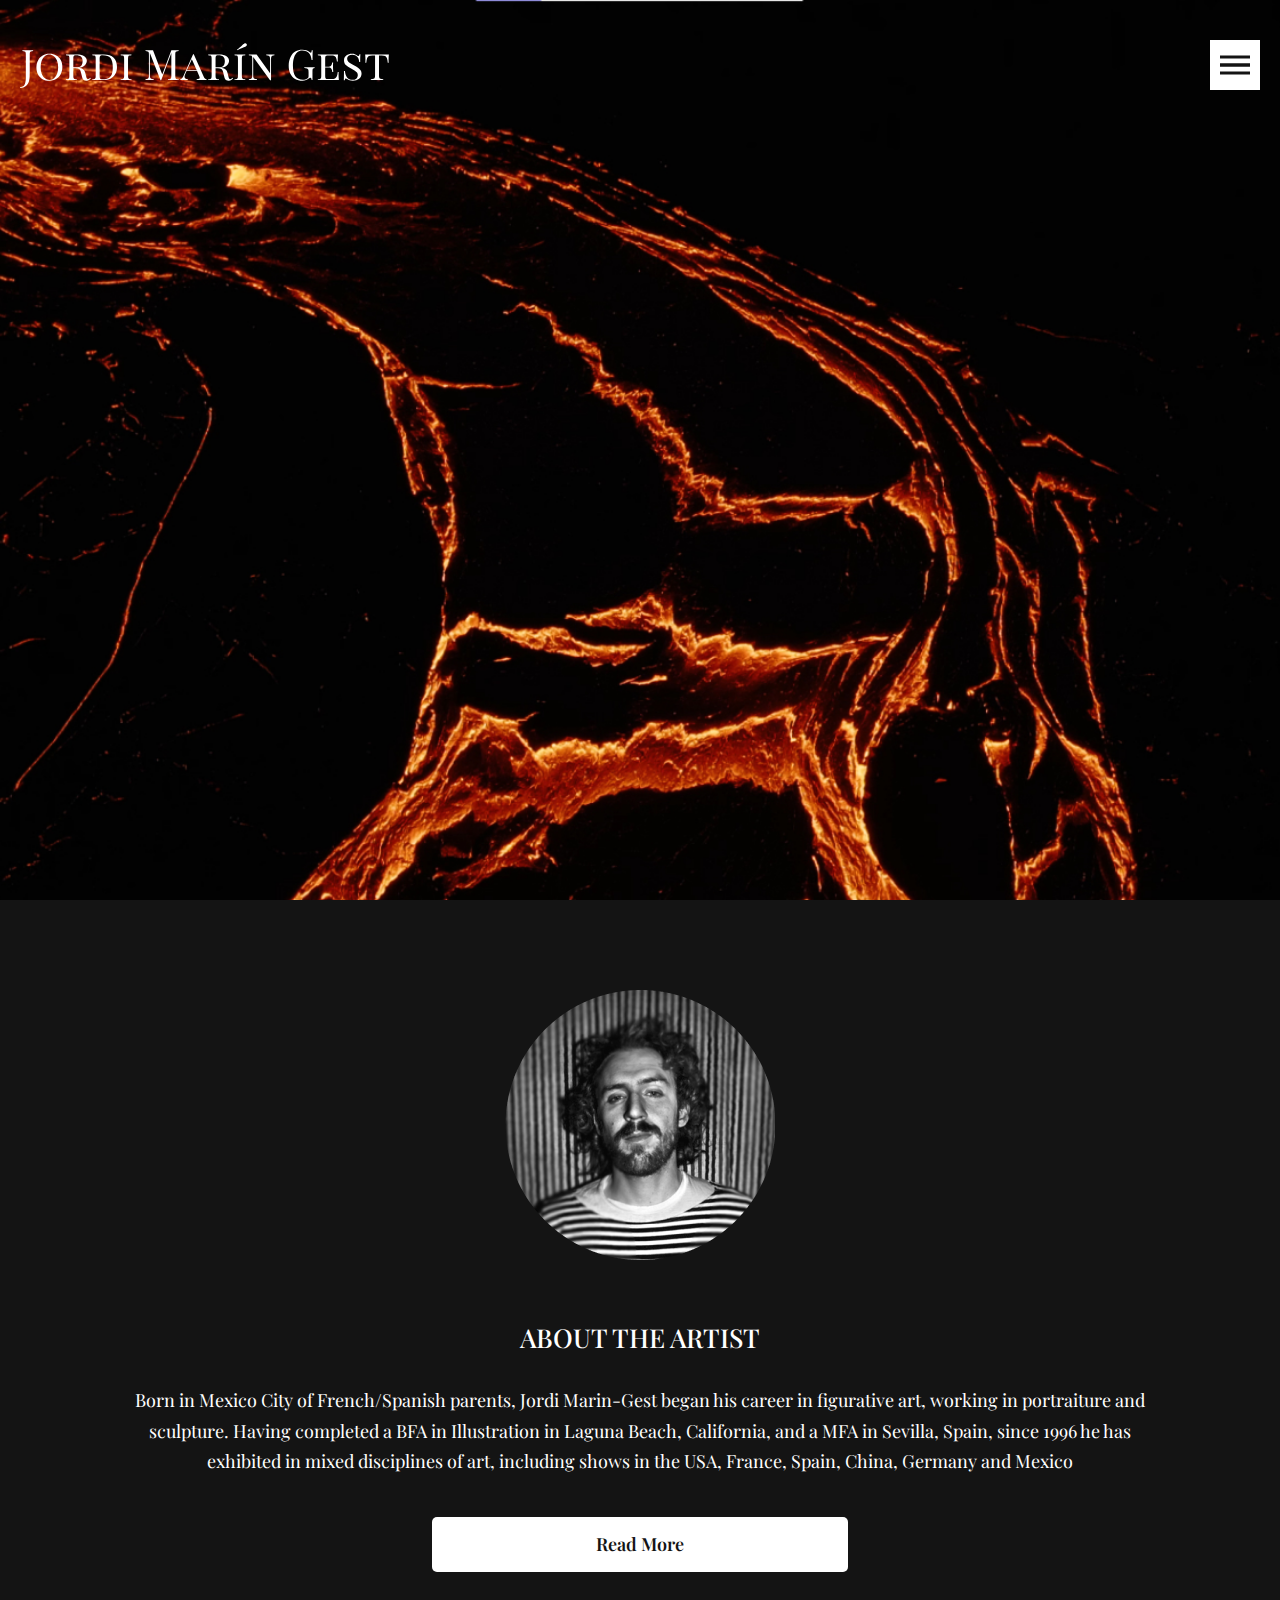
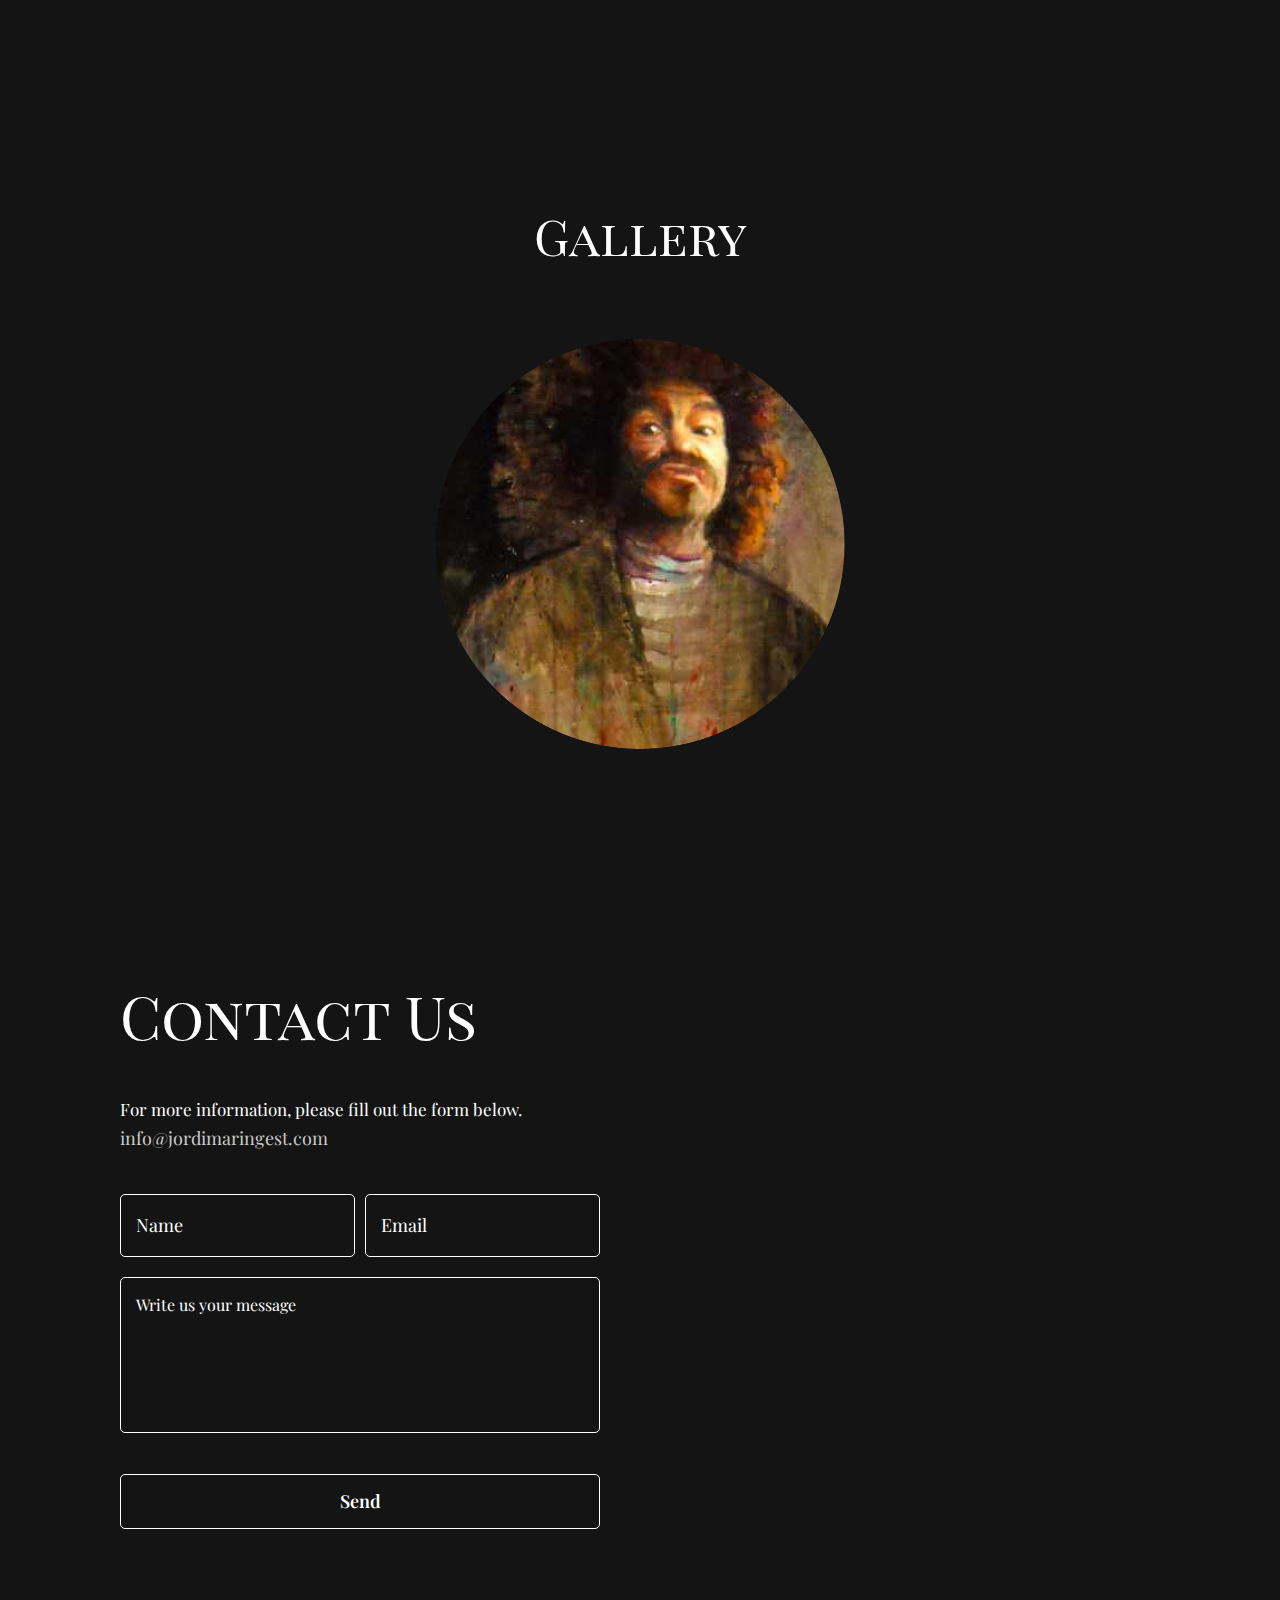
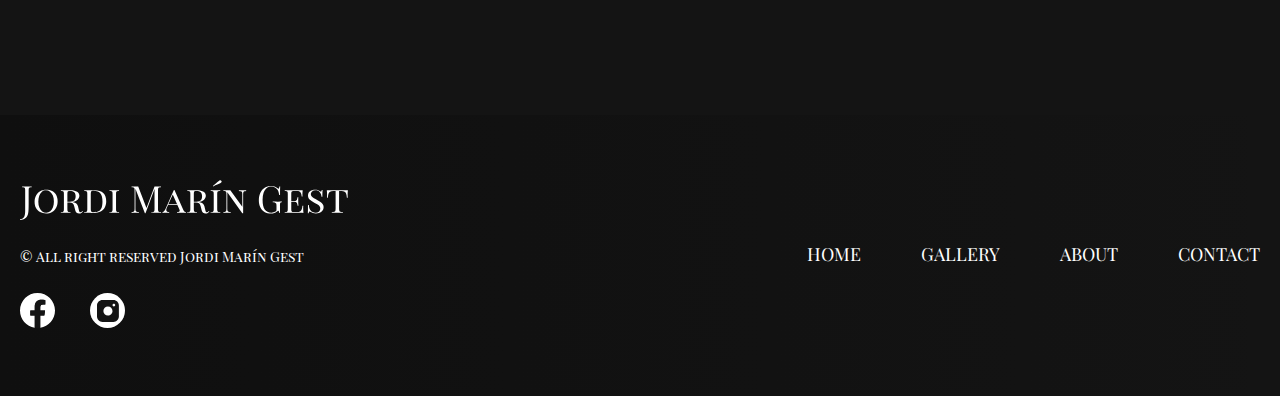
==== index.html @ 950fa454 "add first commit" ====
<!DOCTYPE html>
<html lang="en">

<head>
    <meta charset="UTF-8">
    <meta http-equiv="X-UA-Compatible" content="IE=edge">
    <meta name="viewport" content="width=device-width, initial-scale=1.0">
    <title>Jordi Marin Gest</title>
    <link rel="icon" type="image/x-icon" href="/img/favicon.png">
    <link rel="stylesheet" href="css/lib/bootstrap.min.css">
    <link rel="stylesheet" href="css/style.css">
</head>

<body>
    <div class="pagewrapper">
        <header class="header">
            <div class="container">
                <div class="header__inner">
                    <div class="header__logo">
                        <a href="index.html">
                            <img src="img/svg/logo.svg" alt="icon">
                        </a>
                    </div>
                    <div class="header__burger">
                        <button class="burger burger2">
                            <span></span>
                        </button>
                    </div>
                    <div class="header__menu">
                        <ul class="menu">
                            <li>
                                <a href="#">
                                    home
                                </a>
                            </li>
                            <li>
                                <a href="#">
                                    about
                                </a>
                            </li>
                            <li>
                                <a href="#">
                                    GALLERY
                                </a>
                            </li>
                            <li>
                                <a href="#">
                                    contact
                                </a>
                            </li>
                        </ul>
                        <ul class="socials">
                            <li>
                                <a href="#">
                                    <img src="img/svg/facebook.svg" alt="">
                                </a>
                            </li>
                            <li>
                                <a href="#">
                                    <img src="img/svg/instagram.svg" alt="">
                                </a>
                            </li>
                        </ul>
                    </div>
                </div>
            </div>
        </header>

        <main class="main">
            <section class="heroscreen" style="background-image: url(img/heroimage.jpg);">
            </section>

            <section class="about" style="background-image: url(img/about_section_bg.jpg);">
                <div class="container">
                    <div class="about__inner">
                        <div class="about__inner-photo">
                            <img src="img/photo.png" alt="photo">
                        </div>
                        <div class="about__inner-title">
                            <h2>
                                About the artist
                            </h2>
                        </div>
                        <div class="about__inner-content">
                            <p>
                                Born in Mexico City of French/Spanish parents, Jordi Marin-Gest began his career in
                                figurative art, working in portraiture and sculpture. Having completed a BFA in
                                Illustration in Laguna Beach, California, and a MFA in Sevilla, Spain, since 1996 he has
                                exhibited in mixed disciplines of art, including shows in the USA, France, Spain, China,
                                Germany and Mexico
                            </p>
                        </div>
                        <div class="about__inner-btn">
                            <a href="about.html">
                                read more
                            </a>
                        </div>
                    </div>
                </div>
            </section>

            <section class="gallery">
                <div class="container">
                    <div class="gallery__inner">
                        <div class="gallery__inner-title">
                            <h2>
                                Gallery
                            </h2>
                        </div>
                        <div class="gallery__inner-photo">
                            <a href="gallery.html">
                                <img src="img/gallery_photo.png" alt="img">
                            </a>
                        </div>
                    </div>
                </div>
            </section>

            <section class="contact" style="background-image: url(img/contact_bg.jpg);">
                <div class="container">
                    <div class="contact__inner">
                        <div class="contact__inner-title">
                            <h2>
                                Contact Us
                            </h2>
                        </div>
                        <div class="contact__inner-descr">
                            <p>
                                For more information, please fill out the form below.
                            </p>
                            <a href="mailto:info@jordimaringest.com">info@jordimaringest.com</a>
                        </div>
                        <div class="contact__inner-form">
                            <form>
                                <div class="inputfield">
                                    <input type="text" placeholder="Name">
                                </div>
                                <div class="inputfield">
                                    <input type="text" placeholder="Email">
                                </div>
                                <div class="inputfield-message">
                                    <textarea placeholder="Write us your message"></textarea>
                                </div>
                                <input class="formbtn" type="submit" value="Send">
                            </form>
                        </div>

                    </div>
                </div>
            </section>

        </main>

        <footer class="footer">
            <div class="container">
                <div class="footer__inner">
                    <div class="footer__left">
                        <div class="footer__logo">
                            <a href="index.html">
                                <img src="img/svg/logo.svg" alt="logo">
                            </a>
                        </div>
                        <div class="footer__copy">
                            <p>
                                © All right reserved Jordi Marín Gest
                            </p>
                        </div>
                        <div class="footer__social">
                            <ul>
                                <li>
                                    <a href="#">
                                        <img src="img/svg/facebook.svg" alt="icon">
                                    </a>
                                </li>
                                <li>
                                    <a href="#">
                                        <img src="img/svg/instagram.svg" alt="icon">
                                    </a>
                                </li>
                            </ul>
                        </div>

                    </div>
                    <div class="footer__right">
                        <div class="footer__logo-mobile">
                            <a href="index.html">
                                <img src="img/svg/logo.svg" alt="logo">
                            </a>
                        </div>
                        <div class="footer__menu">
                            <ul>
                                <li>
                                    <a href="#">
                                        home
                                    </a>
                                </li>
                                <li>
                                    <a href="#">
                                        gallery
                                    </a>
                                </li>
                                <li>
                                    <a href="#">
                                        about
                                    </a>
                                </li>
                                <li>
                                    <a href="#">
                                        contact
                                    </a>
                                </li>
                            </ul>
                        </div>
                    </div>
                </div>
            </div>
        </footer>
    </div>


    <script src="js/lib/jquery.js"></script>
    <script src="js/main.js"></script>


</body>

</html>
---- css/style.css ----
@import url("https://fonts.googleapis.com/css2?family=Playfair+Display+SC:wght@400;700&family=Playfair+Display:wght@400;500&display=swap");html{-webkit-box-sizing:border-box;box-sizing:border-box}*,:after,:before{-webkit-box-sizing:inherit;box-sizing:inherit}body,html{height:100%}a{text-decoration:none;color:inherit}a:hover{color:inherit}button:focus,input:focus{outline:transparent}li{margin:0;padding:0;list-style:none}h1,h2,h3,h4,h5,h6,li,ol,p,ul{margin:0;padding:0}body{margin:0;padding:0;position:relative;overflow-x:hidden;min-width:320px;max-width:100vw;cursor:default;font-weight:400;background:#141414;font-family:"Playfair Display",serif}.main{-webkit-box-flex:1;-ms-flex:1 1 auto;flex:1 1 auto}.pagewrapper{min-height:100%;display:-webkit-box;display:-ms-flexbox;display:flex;-webkit-box-orient:vertical;-webkit-box-direction:normal;-ms-flex-direction:column;flex-direction:column;position:relative;overflow:hidden}.container{padding:0 20px;max-width:1460px;width:100%;margin:0 auto}@media (max-width:1200px){.container{max-width:1140px}}@media (max-width:992px){.container{max-width:960px}}@media (max-width:768px){.container{max-width:720px}}@media (max-width:576px){.container{padding:0 12px;max-width:540px}}.heroscreen{width:100%;height:100vh;background-attachment:fixed;background-position:center;background-size:cover}.heroscreen img{width:100%;height:100%}.about{padding:90px 0 130px;background-attachment:fixed;background-position:center;background-size:cover}.about__inner{text-align:center}.about__inner-photo{width:270px;height:270px;overflow:hidden;margin:0 auto 56px}.about__inner-photo img{width:100%;height:100%;-o-object-fit:cover;object-fit:cover;-o-object-position:center;object-position:center}.about__inner-title h2{color:#FFF;font-size:26px;font-style:normal;font-weight:500;line-height:170%;text-transform:uppercase;margin-bottom:25px}.about__inner-content{max-width:1010px;text-align:center;margin:0 auto 40px}.about__inner-content p{color:#FFF;font-size:18px;font-style:normal;font-weight:400;line-height:170%;margin-bottom:20px}.about__inner-btn a{display:-webkit-inline-box;display:-ms-inline-flexbox;display:inline-flex;-webkit-box-align:center;-ms-flex-align:center;align-items:center;-webkit-box-pack:center;-ms-flex-pack:center;justify-content:center;padding:12px 164px;color:#141414;font-size:18px;font-style:normal;font-weight:600;line-height:170%;text-transform:capitalize;border-radius:5px;background:#FFF;-webkit-transition:0.3s;transition:0.3s}.about__inner-btn a:hover{-webkit-transform:translateY(-6px);transform:translateY(-6px);letter-spacing:1px;background:#141414;color:#fff}.gallery{background:#141414;padding:100px 0 130px}.gallery__inner{text-align:center}.gallery__inner-title h2{color:#FFF;font-family:"Playfair Display SC",serif;font-size:50px;font-style:normal;line-height:normal;margin-bottom:70px}.gallery__inner-photo{width:410px;height:410px;overflow:hidden;border-radius:50%;margin:0 auto}.gallery__inner-photo a{display:block;-webkit-transition:0.3s;transition:0.3s}.gallery__inner-photo a:hover{-webkit-filter:brightness(60%);filter:brightness(60%)}.gallery__inner-photo img{width:100%;height:100%;-o-object-fit:cover;object-fit:cover}.contact{padding:96px 0 186px;background-attachment:fixed;background-position:center;background-size:cover}.contact__inner{width:480px;margin-left:100px}.contact__inner-title h2{color:#FFF;font-family:"Playfair Display SC",serif;font-size:60px;font-style:normal;line-height:normal;margin-bottom:40px}.contact__inner-descr{margin-bottom:40px}.contact__inner-descr p{color:#FFF;font-size:17px;font-style:normal;line-height:170%}.contact__inner-descr a{color:#C9C9C9;font-size:18px;font-style:normal;line-height:170%;-webkit-transition:0.3s;transition:0.3s}.contact__inner-descr a:hover{-webkit-filter:brightness(150%);filter:brightness(150%)}.contact__inner-form{width:100%}.contact__inner-form form{width:100%;-webkit-box-pack:justify;-ms-flex-pack:justify;justify-content:space-between;display:-webkit-box;display:-ms-flexbox;display:flex;-ms-flex-wrap:wrap;flex-wrap:wrap}.inputfield{width:49%;margin-bottom:20px}.inputfield input{width:100%;padding:15px;border-radius:5px;border:1px solid #FFF;color:#FFF;font-size:18px;font-style:normal;line-height:170%;background:transparent}.inputfield input::-webkit-input-placeholder{color:#FFF;-webkit-transition:0.3s;transition:0.3s}.inputfield input::-moz-placeholder{color:#FFF;-moz-transition:0.3s;transition:0.3s}.inputfield input:-ms-input-placeholder{color:#FFF;-ms-transition:0.3s;transition:0.3s}.inputfield input::-ms-input-placeholder{color:#FFF;-ms-transition:0.3s;transition:0.3s}.inputfield input::placeholder{color:#FFF;-webkit-transition:0.3s;transition:0.3s}.inputfield input:focus::-webkit-input-placeholder{opacity:0}.inputfield input:focus::-moz-placeholder{opacity:0}.inputfield input:focus:-ms-input-placeholder{opacity:0}.inputfield input:focus::-ms-input-placeholder{opacity:0}.inputfield input:focus::placeholder{opacity:0}.inputfield-message{margin-bottom:35px;width:100%}.inputfield-message textarea{width:100%;height:156px;resize:none;padding:15px;background:transparent;border-radius:5px;border:1px solid #FFF;color:#FFF}.inputfield-message textarea::-webkit-input-placeholder{color:#FFF;-webkit-transition:0.3s;transition:0.3s}.inputfield-message textarea::-moz-placeholder{color:#FFF;-moz-transition:0.3s;transition:0.3s}.inputfield-message textarea:-ms-input-placeholder{color:#FFF;-ms-transition:0.3s;transition:0.3s}.inputfield-message textarea::-ms-input-placeholder{color:#FFF;-ms-transition:0.3s;transition:0.3s}.inputfield-message textarea::placeholder{color:#FFF;-webkit-transition:0.3s;transition:0.3s}.inputfield-message textarea:focus::-webkit-input-placeholder{opacity:0}.inputfield-message textarea:focus::-moz-placeholder{opacity:0}.inputfield-message textarea:focus:-ms-input-placeholder{opacity:0}.inputfield-message textarea:focus::-ms-input-placeholder{opacity:0}.inputfield-message textarea:focus::placeholder{opacity:0}.formbtn{width:100%;height:55px;display:-webkit-box;display:-ms-flexbox;display:flex;-webkit-box-align:center;-ms-flex-align:center;align-items:center;-webkit-box-pack:center;-ms-flex-pack:center;justify-content:center;border-radius:5px;border:1px solid #FFF;color:#FFF;font-size:18px;font-style:normal;font-weight:600;line-height:170%;outline:none;background:transparent;-webkit-transition:0.3s;transition:0.3s}.formbtn:hover{-webkit-transform:translateY(-8px);transform:translateY(-8px);letter-spacing:2px;background:#fff;color:#141414}@media (max-width:992.8px){.contact{background-position:80%,0%;padding:80px 0 100px;position:relative}.contact:after{content:"";position:absolute;top:0;left:0;height:100%;width:100%;background:linear-gradient(89deg,#0F0F0F 0%,rgba(20,20,20,0) 100%)}.contact__inner{position:relative;z-index:2}.contact__inner-title h2{font-size:48px}.gallery__inner-title h2{font-size:42px}.gallery__inner-photo{width:330px;height:330px}.gallery{padding:60px 0 100px}}@media (max-width:767.8px){.contact__inner{width:100%;margin:0}.gallery__inner-title h2{font-size:36px}.about__inner-content p{font-size:16px;margin-bottom:10px}.about{padding:85px 0 85px}.about__inner-photo{width:200px;height:200px;margin:0 auto 40px}}@media (max-width:575.8px){.contact{padding:55px 0 80px}.inputfield{width:100%}.inputfield-message{margin-bottom:25px}.contact__inner-title h2{font-size:30px;margin-bottom:30px}.gallery{padding:50px 0 80px}.gallery__inner-photo{width:293px;height:293px}.gallery__inner-title h2{font-size:30px;margin-bottom:75px}.about__inner-photo{width:168px;height:168px;margin:0 auto 30px}.about__inner-content p{font-size:15px}.about__inner-content{margin:0 auto 30px}.about__inner-title h2{font-size:24px;margin-bottom:20px}.about__inner-btn a{font-size:16px;font-weight:500;padding:10px;width:100%}}.header{position:fixed;z-index:5;width:100%;padding:40px 0;top:0;left:0;-webkit-transition:0.4s;transition:0.4s}.header.change-bg{background-color:rgba(0,0,0,0.9)}.header__inner{display:-webkit-box;display:-ms-flexbox;display:flex;-webkit-box-align:center;-ms-flex-align:center;align-items:center;-webkit-box-pack:justify;-ms-flex-pack:justify;justify-content:space-between}.header__logo a{display:block}.header__logo a img{height:64px;background-size:cover}.header__burger{background:#FFF;width:50px;height:50px;cursor:pointer;position:relative;z-index:99}button.burger{display:inline-block;padding:15px 10px;width:30px;height:19px;border:none;background:transparent;position:absolute;cursor:pointer;padding:0;top:50%;left:50%;-webkit-transform:translate(-50%,-50%);transform:translate(-50%,-50%)}button.burger:focus{outline:none}button.burger.burger2 span,button.burger.burger2:after,button.burger.burger2:before{width:100%;height:3px;position:absolute;display:block;background:#141414;right:0}button.burger.burger2:after,button.burger.burger2:before{content:"";-webkit-transition:0.3s width 0.4s;transition:0.3s width 0.4s}button.burger.burger2:after{top:0px;left:0px;margin-top:0px}button.burger.burger2:before{bottom:0px;right:0px;margin-bottom:0px}button.burger.burger2 span{top:50%;margin-top:-2px;-webkit-transition:-webkit-transform 0.3s;transition:-webkit-transform 0.3s;transition:transform 0.3s;transition:transform 0.3s,-webkit-transform 0.3s}button.burger.burger2 span:before{content:"";background:#141414;width:100%;height:3px;position:absolute;left:0px;-webkit-transition:-webkit-transform 0.3s;transition:-webkit-transform 0.3s;transition:transform 0.3s;transition:transform 0.3s,-webkit-transform 0.3s}button.burger.burger2.on:after{-webkit-transition:all 0.2s;transition:all 0.2s;width:0%;left:0px}button.burger.burger2.on:before{-webkit-transition:all 0.2s;transition:all 0.2s;width:0%;right:0px}button.burger.burger2.on span{-webkit-transform:rotate(45deg);transform:rotate(45deg);-webkit-transition:0.3s -webkit-transform 0.4s;transition:0.3s -webkit-transform 0.4s;transition:0.3s transform 0.4s;transition:0.3s transform 0.4s,0.3s -webkit-transform 0.4s}button.burger.burger2.on span:before{-webkit-transform:rotate(-90deg);transform:rotate(-90deg);-webkit-transition:0.3s -webkit-transform 0.4s;transition:0.3s -webkit-transform 0.4s;transition:0.3s transform 0.4s;transition:0.3s transform 0.4s,0.3s -webkit-transform 0.4s}.header__menu{position:fixed;display:-webkit-box;display:-ms-flexbox;display:flex;-webkit-box-orient:vertical;-webkit-box-direction:normal;-ms-flex-direction:column;flex-direction:column;text-align:center;-webkit-box-align:center;-ms-flex-align:center;align-items:center;-webkit-box-pack:center;-ms-flex-pack:center;justify-content:center;top:0;left:0;width:100%;height:100vh;height:100%;background:rgba(20,20,20,0.98);-webkit-transition:0.5s 0.5s;transition:0.5s 0.5s;visibility:hidden;z-index:-1;opacity:0;overflow:auto}.header__menu-wrapper{min-height:100%}.header__menu .menu li{color:#FFF;font-size:35px;font-style:normal;line-height:normal;margin-bottom:45px;opacity:0;font-family:"Playfair Display SC",serif;-webkit-transition:0.4s;transition:0.4s}.header__menu .menu li a{-webkit-transition:0.4s;transition:0.4s}.header__menu .menu li a:hover{opacity:0.6}.header__menu .socials{display:-webkit-box;display:-ms-flexbox;display:flex;-webkit-box-pack:center;-ms-flex-pack:center;justify-content:center;margin-top:35px;-webkit-transition:0.4s;transition:0.4s;opacity:0}.header__menu .socials img{width:35px;height:35px;background-size:cover}.header__menu .socials a{-webkit-filter:brightness(50%);filter:brightness(50%);-webkit-transition:0.3s;transition:0.3s}.header__menu .socials a:hover{-webkit-filter:brightness(100%);filter:brightness(100%)}.header__menu .socials li+li{margin-left:35px}.header__menu.show{opacity:1;visibility:visible;z-index:1;-webkit-transition:0.5s;transition:0.5s}.header__menu.show .menu li{opacity:1}.header__menu.show .menu li:first-child{-webkit-transition:0.8s 0.4s;transition:0.8s 0.4s}.header__menu.show .menu li:nth-child(2){-webkit-transition:0.8s 0.6s;transition:0.8s 0.6s}.header__menu.show .menu li:nth-child(3){-webkit-transition:0.8s 0.8s;transition:0.8s 0.8s}.header__menu.show .menu li:nth-child(4){-webkit-transition:0.8s 1s;transition:0.8s 1s}.header__menu.show .socials{opacity:1;-webkit-transition:0.8s 1.2s;transition:0.8s 1.2s}@media (max-width:1399.8px){.header__logo a img{height:45px}}@media (max-width:991.8px){.header__logo a img{height:40px}}@media (max-width:767.8px){.header__menu .menu li{font-size:25px}.header{padding:30px 0}.header__logo a img{height:34px}.header__burger{width:40px;height:40px}button.burger{width:24px;height:19px}}@media (max-width:374.8px){.header__logo a img{height:26px}}.footer{padding:65px 0 68px;background:-webkit-gradient(linear,left top,right top,from(#0F0F0F),to(rgba(20,20,20,0)));background:linear-gradient(90deg,#0F0F0F 0%,rgba(20,20,20,0) 100%)}.footer__inner{display:-webkit-box;display:-ms-flexbox;display:flex;-webkit-box-align:center;-ms-flex-align:center;align-items:center;-webkit-box-pack:justify;-ms-flex-pack:justify;justify-content:space-between}.footer__logo{height:40px;margin-bottom:25px}.footer__logo img{width:100%;height:100%;background-size:cover}.footer__copy{margin-bottom:25px}.footer__copy p{color:#FFF;font-family:"Playfair Display SC",serif;font-size:14px;font-style:normal;line-height:170%}.footer__social ul{display:-webkit-box;display:-ms-flexbox;display:flex;-webkit-box-align:center;-ms-flex-align:center;align-items:center}.footer__social img{width:35px;height:35px;background-size:cover}.footer__social li+li{margin-left:35px}.footer__social li a{display:block;-webkit-transition:0.3s;transition:0.3s}.footer__social li a:hover{opacity:0.7}.footer__menu ul{display:-webkit-box;display:-ms-flexbox;display:flex;-webkit-box-align:center;-ms-flex-align:center;align-items:center}.footer__menu li a{color:#FFF;font-size:18px;font-style:normal;line-height:normal;text-transform:uppercase;-webkit-transition:0.3s;transition:0.3s}.footer__menu li a:hover{opacity:0.7}.footer__menu li+li{margin-left:60px}.footer__logo-mobile{display:none}@media (max-width:991.8px){.footer__logo-mobile{display:block;margin-bottom:65px}.footer__logo-mobile a{display:block;height:45px}.footer__logo-mobile a img{height:100%;background-size:cover}.footer__inner{-ms-flex-wrap:wrap;flex-wrap:wrap}.footer__logo{display:none}.footer__left{-webkit-box-ordinal-group:3;-ms-flex-order:2;order:2;width:100%;display:-webkit-box;display:-ms-flexbox;display:flex;-ms-flex-wrap:wrap;flex-wrap:wrap}.footer__social{-webkit-box-ordinal-group:2;-ms-flex-order:1;order:1;width:100%;margin-bottom:65px}.footer__copy{-webkit-box-ordinal-group:3;-ms-flex-order:2;order:2;width:100%}.footer__right{-webkit-box-ordinal-group:2;-ms-flex-order:1;order:1;width:100%;margin-bottom:65px}.footer{padding:50px 0 40px}}@media (max-width:575.8px){.footer{padding:50px 0 15px}.footer__logo-mobile a{height:33px;text-align:center}.footer__social ul{width:100%;-webkit-box-pack:center;-ms-flex-pack:center;justify-content:center}.footer__copy p{text-align:center}.footer__menu ul{-ms-flex-wrap:wrap;flex-wrap:wrap}.footer__menu ul li{width:100%;text-align:center}.footer__menu ul li+li{margin:20px 0 0}}
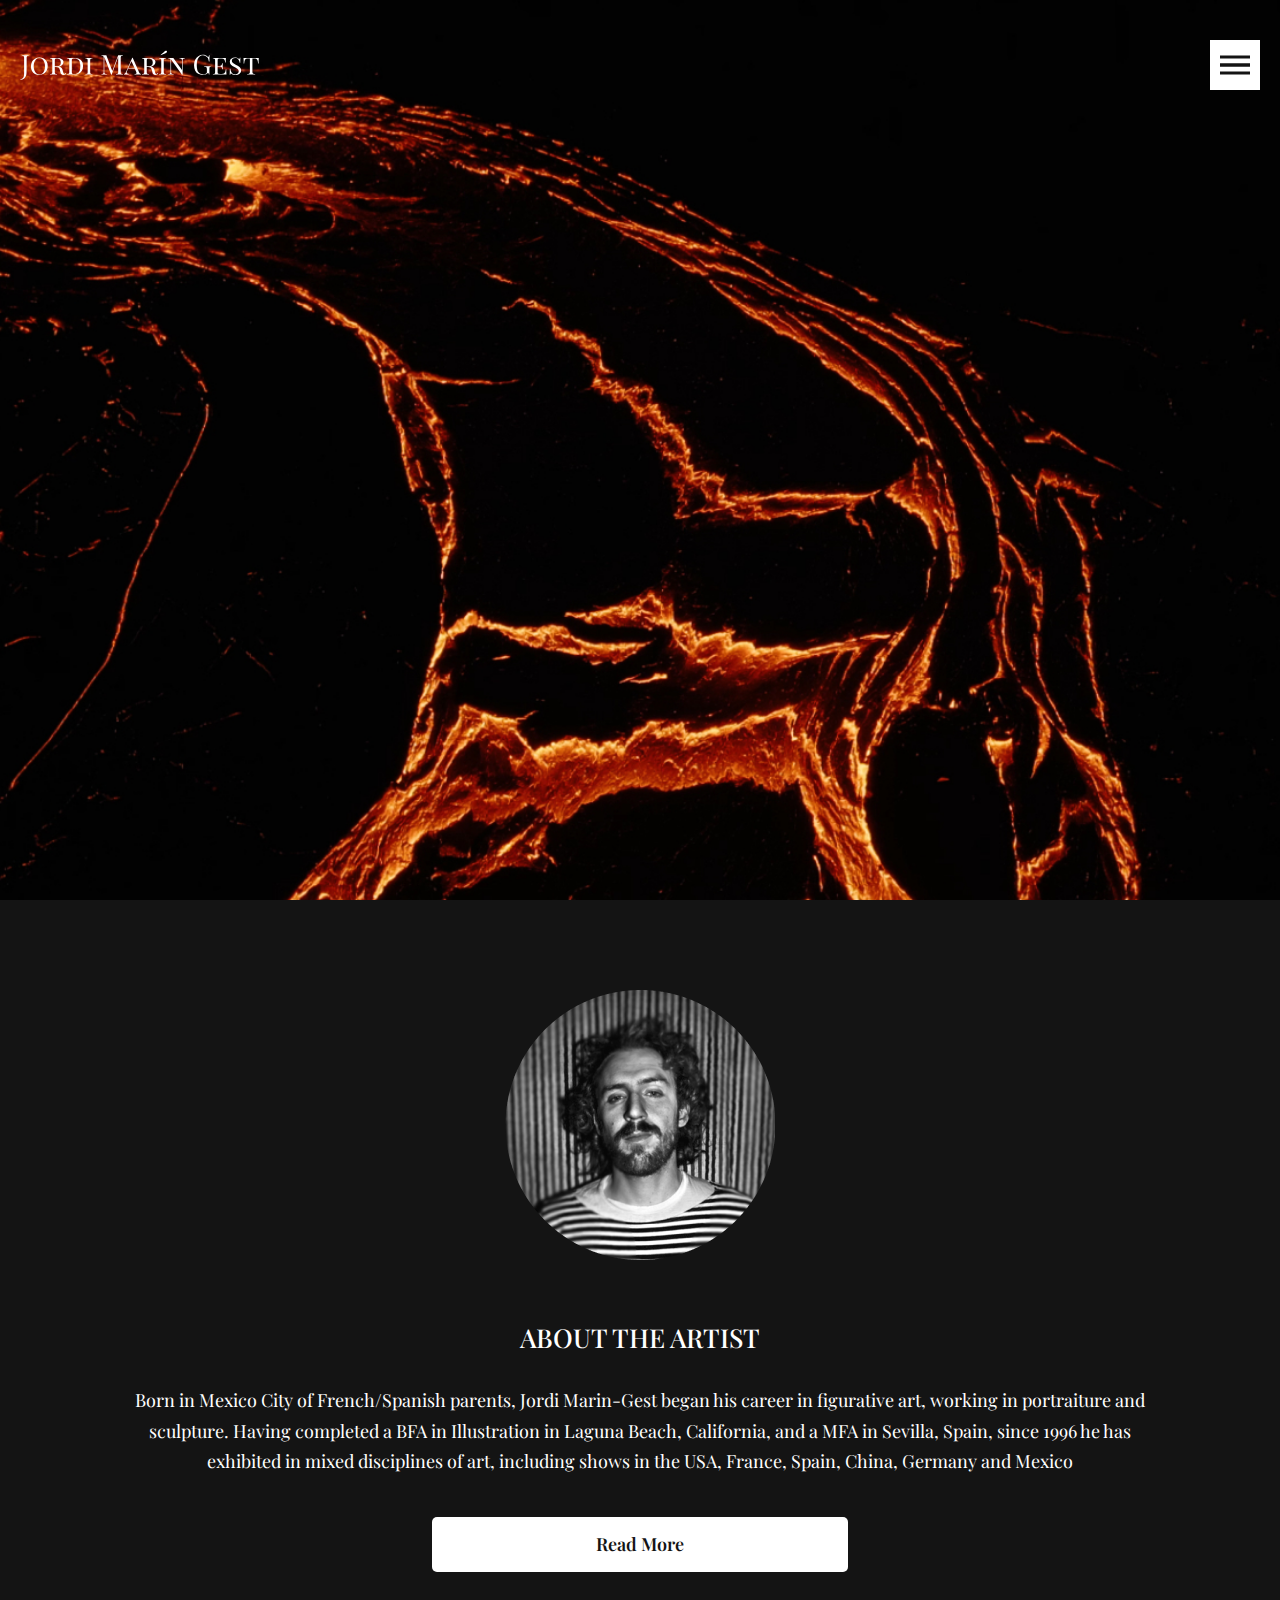
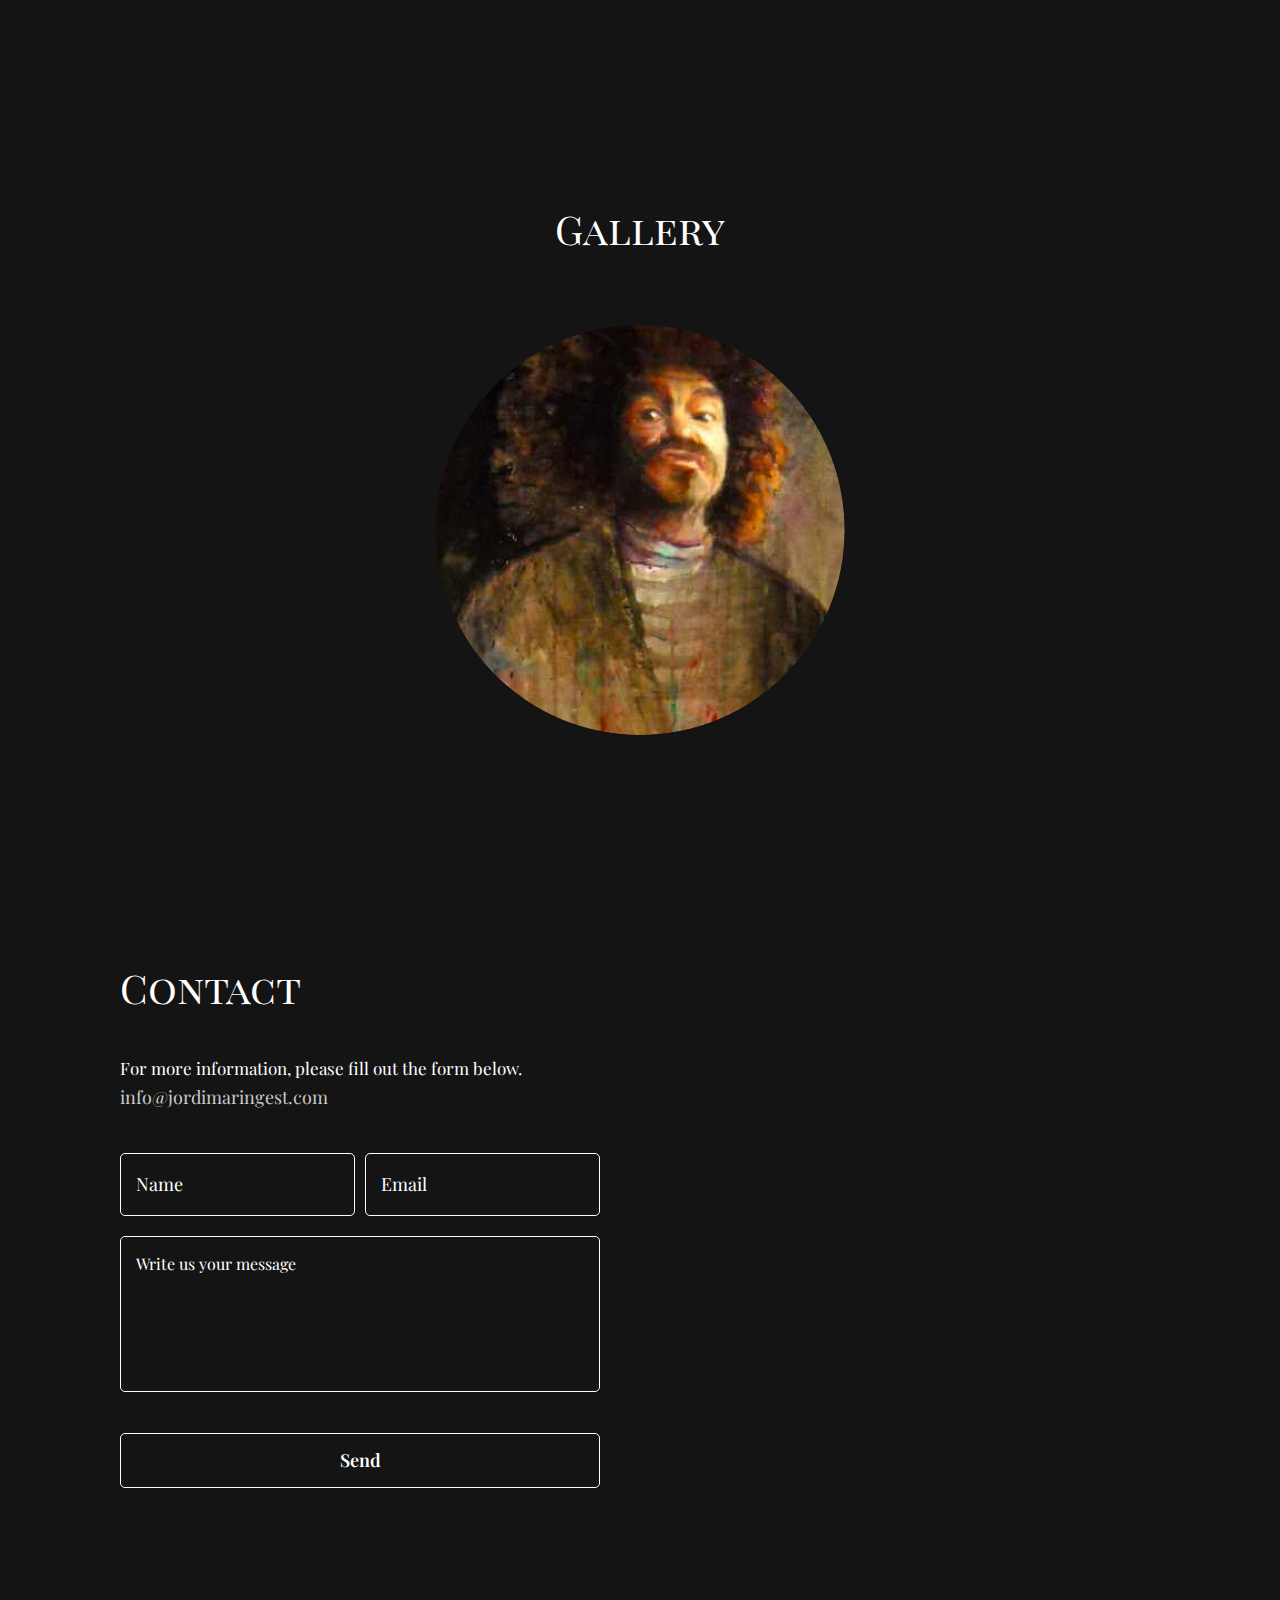
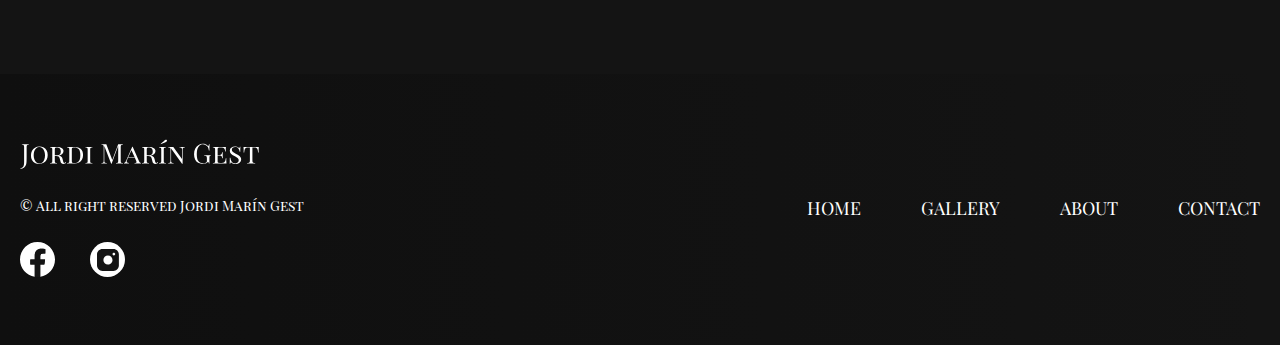
==== commit b3d03598: "fix fonts" ====
--- a/index.html
+++ b/index.html
@@ -6,7 +6,7 @@
     <meta http-equiv="X-UA-Compatible" content="IE=edge">
     <meta name="viewport" content="width=device-width, initial-scale=1.0">
     <title>Jordi Marin Gest</title>
-    <link rel="icon" type="image/x-icon" href="/img/favicon.png">
+    <link rel="icon" type="image/x-icon" href="img/favicon.png">
     <link rel="stylesheet" href="css/lib/bootstrap.min.css">
     <link rel="stylesheet" href="css/style.css">
 </head>
@@ -51,12 +51,12 @@
                         </ul>
                         <ul class="socials">
                             <li>
-                                <a href="#">
+                                <a href="https://www.facebook.com/profile.php?id=100067167840448">
                                     <img src="img/svg/facebook.svg" alt="">
                                 </a>
                             </li>
                             <li>
-                                <a href="#">
+                                <a href="https://www.instagram.com/jordimaringest/?hl=en">
                                     <img src="img/svg/instagram.svg" alt="">
                                 </a>
                             </li>
@@ -121,7 +121,7 @@
                     <div class="contact__inner">
                         <div class="contact__inner-title">
                             <h2>
-                                Contact Us
+                                Contact
                             </h2>
                         </div>
                         <div class="contact__inner-descr">
@@ -168,12 +168,12 @@
                         <div class="footer__social">
                             <ul>
                                 <li>
-                                    <a href="#">
+                                    <a href="https://www.facebook.com/profile.php?id=100067167840448">
                                         <img src="img/svg/facebook.svg" alt="icon">
                                     </a>
                                 </li>
                                 <li>
-                                    <a href="#">
+                                    <a href="https://www.instagram.com/jordimaringest/?hl=en">
                                         <img src="img/svg/instagram.svg" alt="icon">
                                     </a>
                                 </li>
--- a/css/style.css
+++ b/css/style.css
@@ -1 +1 @@
-@import url("https://fonts.googleapis.com/css2?family=Playfair+Display+SC:wght@400;700&family=Playfair+Display:wght@400;500&display=swap");html{-webkit-box-sizing:border-box;box-sizing:border-box}*,:after,:before{-webkit-box-sizing:inherit;box-sizing:inherit}body,html{height:100%}a{text-decoration:none;color:inherit}a:hover{color:inherit}button:focus,input:focus{outline:transparent}li{margin:0;padding:0;list-style:none}h1,h2,h3,h4,h5,h6,li,ol,p,ul{margin:0;padding:0}body{margin:0;padding:0;position:relative;overflow-x:hidden;min-width:320px;max-width:100vw;cursor:default;font-weight:400;background:#141414;font-family:"Playfair Display",serif}.main{-webkit-box-flex:1;-ms-flex:1 1 auto;flex:1 1 auto}.pagewrapper{min-height:100%;display:-webkit-box;display:-ms-flexbox;display:flex;-webkit-box-orient:vertical;-webkit-box-direction:normal;-ms-flex-direction:column;flex-direction:column;position:relative;overflow:hidden}.container{padding:0 20px;max-width:1460px;width:100%;margin:0 auto}@media (max-width:1200px){.container{max-width:1140px}}@media (max-width:992px){.container{max-width:960px}}@media (max-width:768px){.container{max-width:720px}}@media (max-width:576px){.container{padding:0 12px;max-width:540px}}.heroscreen{width:100%;height:100vh;background-attachment:fixed;background-position:center;background-size:cover}.heroscreen img{width:100%;height:100%}.about{padding:90px 0 130px;background-attachment:fixed;background-position:center;background-size:cover}.about__inner{text-align:center}.about__inner-photo{width:270px;height:270px;overflow:hidden;margin:0 auto 56px}.about__inner-photo img{width:100%;height:100%;-o-object-fit:cover;object-fit:cover;-o-object-position:center;object-position:center}.about__inner-title h2{color:#FFF;font-size:26px;font-style:normal;font-weight:500;line-height:170%;text-transform:uppercase;margin-bottom:25px}.about__inner-content{max-width:1010px;text-align:center;margin:0 auto 40px}.about__inner-content p{color:#FFF;font-size:18px;font-style:normal;font-weight:400;line-height:170%;margin-bottom:20px}.about__inner-btn a{display:-webkit-inline-box;display:-ms-inline-flexbox;display:inline-flex;-webkit-box-align:center;-ms-flex-align:center;align-items:center;-webkit-box-pack:center;-ms-flex-pack:center;justify-content:center;padding:12px 164px;color:#141414;font-size:18px;font-style:normal;font-weight:600;line-height:170%;text-transform:capitalize;border-radius:5px;background:#FFF;-webkit-transition:0.3s;transition:0.3s}.about__inner-btn a:hover{-webkit-transform:translateY(-6px);transform:translateY(-6px);letter-spacing:1px;background:#141414;color:#fff}.gallery{background:#141414;padding:100px 0 130px}.gallery__inner{text-align:center}.gallery__inner-title h2{color:#FFF;font-family:"Playfair Display SC",serif;font-size:50px;font-style:normal;line-height:normal;margin-bottom:70px}.gallery__inner-photo{width:410px;height:410px;overflow:hidden;border-radius:50%;margin:0 auto}.gallery__inner-photo a{display:block;-webkit-transition:0.3s;transition:0.3s}.gallery__inner-photo a:hover{-webkit-filter:brightness(60%);filter:brightness(60%)}.gallery__inner-photo img{width:100%;height:100%;-o-object-fit:cover;object-fit:cover}.contact{padding:96px 0 186px;background-attachment:fixed;background-position:center;background-size:cover}.contact__inner{width:480px;margin-left:100px}.contact__inner-title h2{color:#FFF;font-family:"Playfair Display SC",serif;font-size:60px;font-style:normal;line-height:normal;margin-bottom:40px}.contact__inner-descr{margin-bottom:40px}.contact__inner-descr p{color:#FFF;font-size:17px;font-style:normal;line-height:170%}.contact__inner-descr a{color:#C9C9C9;font-size:18px;font-style:normal;line-height:170%;-webkit-transition:0.3s;transition:0.3s}.contact__inner-descr a:hover{-webkit-filter:brightness(150%);filter:brightness(150%)}.contact__inner-form{width:100%}.contact__inner-form form{width:100%;-webkit-box-pack:justify;-ms-flex-pack:justify;justify-content:space-between;display:-webkit-box;display:-ms-flexbox;display:flex;-ms-flex-wrap:wrap;flex-wrap:wrap}.inputfield{width:49%;margin-bottom:20px}.inputfield input{width:100%;padding:15px;border-radius:5px;border:1px solid #FFF;color:#FFF;font-size:18px;font-style:normal;line-height:170%;background:transparent}.inputfield input::-webkit-input-placeholder{color:#FFF;-webkit-transition:0.3s;transition:0.3s}.inputfield input::-moz-placeholder{color:#FFF;-moz-transition:0.3s;transition:0.3s}.inputfield input:-ms-input-placeholder{color:#FFF;-ms-transition:0.3s;transition:0.3s}.inputfield input::-ms-input-placeholder{color:#FFF;-ms-transition:0.3s;transition:0.3s}.inputfield input::placeholder{color:#FFF;-webkit-transition:0.3s;transition:0.3s}.inputfield input:focus::-webkit-input-placeholder{opacity:0}.inputfield input:focus::-moz-placeholder{opacity:0}.inputfield input:focus:-ms-input-placeholder{opacity:0}.inputfield input:focus::-ms-input-placeholder{opacity:0}.inputfield input:focus::placeholder{opacity:0}.inputfield-message{margin-bottom:35px;width:100%}.inputfield-message textarea{width:100%;height:156px;resize:none;padding:15px;background:transparent;border-radius:5px;border:1px solid #FFF;color:#FFF}.inputfield-message textarea::-webkit-input-placeholder{color:#FFF;-webkit-transition:0.3s;transition:0.3s}.inputfield-message textarea::-moz-placeholder{color:#FFF;-moz-transition:0.3s;transition:0.3s}.inputfield-message textarea:-ms-input-placeholder{color:#FFF;-ms-transition:0.3s;transition:0.3s}.inputfield-message textarea::-ms-input-placeholder{color:#FFF;-ms-transition:0.3s;transition:0.3s}.inputfield-message textarea::placeholder{color:#FFF;-webkit-transition:0.3s;transition:0.3s}.inputfield-message textarea:focus::-webkit-input-placeholder{opacity:0}.inputfield-message textarea:focus::-moz-placeholder{opacity:0}.inputfield-message textarea:focus:-ms-input-placeholder{opacity:0}.inputfield-message textarea:focus::-ms-input-placeholder{opacity:0}.inputfield-message textarea:focus::placeholder{opacity:0}.formbtn{width:100%;height:55px;display:-webkit-box;display:-ms-flexbox;display:flex;-webkit-box-align:center;-ms-flex-align:center;align-items:center;-webkit-box-pack:center;-ms-flex-pack:center;justify-content:center;border-radius:5px;border:1px solid #FFF;color:#FFF;font-size:18px;font-style:normal;font-weight:600;line-height:170%;outline:none;background:transparent;-webkit-transition:0.3s;transition:0.3s}.formbtn:hover{-webkit-transform:translateY(-8px);transform:translateY(-8px);letter-spacing:2px;background:#fff;color:#141414}@media (max-width:992.8px){.contact{background-position:80%,0%;padding:80px 0 100px;position:relative}.contact:after{content:"";position:absolute;top:0;left:0;height:100%;width:100%;background:linear-gradient(89deg,#0F0F0F 0%,rgba(20,20,20,0) 100%)}.contact__inner{position:relative;z-index:2}.contact__inner-title h2{font-size:48px}.gallery__inner-title h2{font-size:42px}.gallery__inner-photo{width:330px;height:330px}.gallery{padding:60px 0 100px}}@media (max-width:767.8px){.contact__inner{width:100%;margin:0}.gallery__inner-title h2{font-size:36px}.about__inner-content p{font-size:16px;margin-bottom:10px}.about{padding:85px 0 85px}.about__inner-photo{width:200px;height:200px;margin:0 auto 40px}}@media (max-width:575.8px){.contact{padding:55px 0 80px}.inputfield{width:100%}.inputfield-message{margin-bottom:25px}.contact__inner-title h2{font-size:30px;margin-bottom:30px}.gallery{padding:50px 0 80px}.gallery__inner-photo{width:293px;height:293px}.gallery__inner-title h2{font-size:30px;margin-bottom:75px}.about__inner-photo{width:168px;height:168px;margin:0 auto 30px}.about__inner-content p{font-size:15px}.about__inner-content{margin:0 auto 30px}.about__inner-title h2{font-size:24px;margin-bottom:20px}.about__inner-btn a{font-size:16px;font-weight:500;padding:10px;width:100%}}.header{position:fixed;z-index:5;width:100%;padding:40px 0;top:0;left:0;-webkit-transition:0.4s;transition:0.4s}.header.change-bg{background-color:rgba(0,0,0,0.9)}.header__inner{display:-webkit-box;display:-ms-flexbox;display:flex;-webkit-box-align:center;-ms-flex-align:center;align-items:center;-webkit-box-pack:justify;-ms-flex-pack:justify;justify-content:space-between}.header__logo a{display:block}.header__logo a img{height:64px;background-size:cover}.header__burger{background:#FFF;width:50px;height:50px;cursor:pointer;position:relative;z-index:99}button.burger{display:inline-block;padding:15px 10px;width:30px;height:19px;border:none;background:transparent;position:absolute;cursor:pointer;padding:0;top:50%;left:50%;-webkit-transform:translate(-50%,-50%);transform:translate(-50%,-50%)}button.burger:focus{outline:none}button.burger.burger2 span,button.burger.burger2:after,button.burger.burger2:before{width:100%;height:3px;position:absolute;display:block;background:#141414;right:0}button.burger.burger2:after,button.burger.burger2:before{content:"";-webkit-transition:0.3s width 0.4s;transition:0.3s width 0.4s}button.burger.burger2:after{top:0px;left:0px;margin-top:0px}button.burger.burger2:before{bottom:0px;right:0px;margin-bottom:0px}button.burger.burger2 span{top:50%;margin-top:-2px;-webkit-transition:-webkit-transform 0.3s;transition:-webkit-transform 0.3s;transition:transform 0.3s;transition:transform 0.3s,-webkit-transform 0.3s}button.burger.burger2 span:before{content:"";background:#141414;width:100%;height:3px;position:absolute;left:0px;-webkit-transition:-webkit-transform 0.3s;transition:-webkit-transform 0.3s;transition:transform 0.3s;transition:transform 0.3s,-webkit-transform 0.3s}button.burger.burger2.on:after{-webkit-transition:all 0.2s;transition:all 0.2s;width:0%;left:0px}button.burger.burger2.on:before{-webkit-transition:all 0.2s;transition:all 0.2s;width:0%;right:0px}button.burger.burger2.on span{-webkit-transform:rotate(45deg);transform:rotate(45deg);-webkit-transition:0.3s -webkit-transform 0.4s;transition:0.3s -webkit-transform 0.4s;transition:0.3s transform 0.4s;transition:0.3s transform 0.4s,0.3s -webkit-transform 0.4s}button.burger.burger2.on span:before{-webkit-transform:rotate(-90deg);transform:rotate(-90deg);-webkit-transition:0.3s -webkit-transform 0.4s;transition:0.3s -webkit-transform 0.4s;transition:0.3s transform 0.4s;transition:0.3s transform 0.4s,0.3s -webkit-transform 0.4s}.header__menu{position:fixed;display:-webkit-box;display:-ms-flexbox;display:flex;-webkit-box-orient:vertical;-webkit-box-direction:normal;-ms-flex-direction:column;flex-direction:column;text-align:center;-webkit-box-align:center;-ms-flex-align:center;align-items:center;-webkit-box-pack:center;-ms-flex-pack:center;justify-content:center;top:0;left:0;width:100%;height:100vh;height:100%;background:rgba(20,20,20,0.98);-webkit-transition:0.5s 0.5s;transition:0.5s 0.5s;visibility:hidden;z-index:-1;opacity:0;overflow:auto}.header__menu-wrapper{min-height:100%}.header__menu .menu li{color:#FFF;font-size:35px;font-style:normal;line-height:normal;margin-bottom:45px;opacity:0;font-family:"Playfair Display SC",serif;-webkit-transition:0.4s;transition:0.4s}.header__menu .menu li a{-webkit-transition:0.4s;transition:0.4s}.header__menu .menu li a:hover{opacity:0.6}.header__menu .socials{display:-webkit-box;display:-ms-flexbox;display:flex;-webkit-box-pack:center;-ms-flex-pack:center;justify-content:center;margin-top:35px;-webkit-transition:0.4s;transition:0.4s;opacity:0}.header__menu .socials img{width:35px;height:35px;background-size:cover}.header__menu .socials a{-webkit-filter:brightness(50%);filter:brightness(50%);-webkit-transition:0.3s;transition:0.3s}.header__menu .socials a:hover{-webkit-filter:brightness(100%);filter:brightness(100%)}.header__menu .socials li+li{margin-left:35px}.header__menu.show{opacity:1;visibility:visible;z-index:1;-webkit-transition:0.5s;transition:0.5s}.header__menu.show .menu li{opacity:1}.header__menu.show .menu li:first-child{-webkit-transition:0.8s 0.4s;transition:0.8s 0.4s}.header__menu.show .menu li:nth-child(2){-webkit-transition:0.8s 0.6s;transition:0.8s 0.6s}.header__menu.show .menu li:nth-child(3){-webkit-transition:0.8s 0.8s;transition:0.8s 0.8s}.header__menu.show .menu li:nth-child(4){-webkit-transition:0.8s 1s;transition:0.8s 1s}.header__menu.show .socials{opacity:1;-webkit-transition:0.8s 1.2s;transition:0.8s 1.2s}@media (max-width:1399.8px){.header__logo a img{height:45px}}@media (max-width:991.8px){.header__logo a img{height:40px}}@media (max-width:767.8px){.header__menu .menu li{font-size:25px}.header{padding:30px 0}.header__logo a img{height:34px}.header__burger{width:40px;height:40px}button.burger{width:24px;height:19px}}@media (max-width:374.8px){.header__logo a img{height:26px}}.footer{padding:65px 0 68px;background:-webkit-gradient(linear,left top,right top,from(#0F0F0F),to(rgba(20,20,20,0)));background:linear-gradient(90deg,#0F0F0F 0%,rgba(20,20,20,0) 100%)}.footer__inner{display:-webkit-box;display:-ms-flexbox;display:flex;-webkit-box-align:center;-ms-flex-align:center;align-items:center;-webkit-box-pack:justify;-ms-flex-pack:justify;justify-content:space-between}.footer__logo{height:40px;margin-bottom:25px}.footer__logo img{width:100%;height:100%;background-size:cover}.footer__copy{margin-bottom:25px}.footer__copy p{color:#FFF;font-family:"Playfair Display SC",serif;font-size:14px;font-style:normal;line-height:170%}.footer__social ul{display:-webkit-box;display:-ms-flexbox;display:flex;-webkit-box-align:center;-ms-flex-align:center;align-items:center}.footer__social img{width:35px;height:35px;background-size:cover}.footer__social li+li{margin-left:35px}.footer__social li a{display:block;-webkit-transition:0.3s;transition:0.3s}.footer__social li a:hover{opacity:0.7}.footer__menu ul{display:-webkit-box;display:-ms-flexbox;display:flex;-webkit-box-align:center;-ms-flex-align:center;align-items:center}.footer__menu li a{color:#FFF;font-size:18px;font-style:normal;line-height:normal;text-transform:uppercase;-webkit-transition:0.3s;transition:0.3s}.footer__menu li a:hover{opacity:0.7}.footer__menu li+li{margin-left:60px}.footer__logo-mobile{display:none}@media (max-width:991.8px){.footer__logo-mobile{display:block;margin-bottom:65px}.footer__logo-mobile a{display:block;height:45px}.footer__logo-mobile a img{height:100%;background-size:cover}.footer__inner{-ms-flex-wrap:wrap;flex-wrap:wrap}.footer__logo{display:none}.footer__left{-webkit-box-ordinal-group:3;-ms-flex-order:2;order:2;width:100%;display:-webkit-box;display:-ms-flexbox;display:flex;-ms-flex-wrap:wrap;flex-wrap:wrap}.footer__social{-webkit-box-ordinal-group:2;-ms-flex-order:1;order:1;width:100%;margin-bottom:65px}.footer__copy{-webkit-box-ordinal-group:3;-ms-flex-order:2;order:2;width:100%}.footer__right{-webkit-box-ordinal-group:2;-ms-flex-order:1;order:1;width:100%;margin-bottom:65px}.footer{padding:50px 0 40px}}@media (max-width:575.8px){.footer{padding:50px 0 15px}.footer__logo-mobile a{height:33px;text-align:center}.footer__social ul{width:100%;-webkit-box-pack:center;-ms-flex-pack:center;justify-content:center}.footer__copy p{text-align:center}.footer__menu ul{-ms-flex-wrap:wrap;flex-wrap:wrap}.footer__menu ul li{width:100%;text-align:center}.footer__menu ul li+li{margin:20px 0 0}}+@import url("https://fonts.googleapis.com/css2?family=Playfair+Display+SC:wght@400;700&family=Playfair+Display:wght@400;500&display=swap");html{-webkit-box-sizing:border-box;box-sizing:border-box}*,:after,:before{-webkit-box-sizing:inherit;box-sizing:inherit}body,html{height:100%}a{text-decoration:none;color:inherit}a:hover{color:inherit}button:focus,input:focus{outline:transparent}li{margin:0;padding:0;list-style:none}h1,h2,h3,h4,h5,h6,li,ol,p,ul{margin:0;padding:0}body{margin:0;padding:0;position:relative;overflow-x:hidden;min-width:320px;max-width:100vw;cursor:default;font-weight:400;background:#141414;font-family:"Playfair Display",serif}.main{-webkit-box-flex:1;-ms-flex:1 1 auto;flex:1 1 auto}.pagewrapper{min-height:100%;display:-webkit-box;display:-ms-flexbox;display:flex;-webkit-box-orient:vertical;-webkit-box-direction:normal;-ms-flex-direction:column;flex-direction:column;position:relative;overflow:hidden}.container{padding:0 20px;max-width:1460px;width:100%;margin:0 auto}@media (max-width:1200px){.container{max-width:1140px}}@media (max-width:992px){.container{max-width:960px}}@media (max-width:768px){.container{max-width:720px}}@media (max-width:576px){.container{padding:0 12px;max-width:540px}}.heroscreen{width:100%;height:100vh;background-attachment:fixed;background-position:center;background-size:cover}.heroscreen img{width:100%;height:100%}.about{padding:90px 0 130px;background-attachment:fixed;background-position:center;background-size:cover}.about__inner{text-align:center}.about__inner-photo{width:270px;height:270px;overflow:hidden;margin:0 auto 56px}.about__inner-photo img{width:100%;height:100%;-o-object-fit:cover;object-fit:cover;-o-object-position:center;object-position:center}.about__inner-title h2{color:#FFF;font-size:26px;font-style:normal;font-weight:500;line-height:170%;text-transform:uppercase;margin-bottom:25px}.about__inner-content{max-width:1010px;text-align:center;margin:0 auto 40px}.about__inner-content p{color:#FFF;font-size:18px;font-style:normal;font-weight:400;line-height:170%;margin-bottom:20px}.about__inner-btn a{display:-webkit-inline-box;display:-ms-inline-flexbox;display:inline-flex;-webkit-box-align:center;-ms-flex-align:center;align-items:center;-webkit-box-pack:center;-ms-flex-pack:center;justify-content:center;padding:12px 164px;color:#141414;font-size:18px;font-style:normal;font-weight:600;line-height:170%;text-transform:capitalize;border-radius:5px;background:#FFF;-webkit-transition:0.3s;transition:0.3s}.about__inner-btn a:hover{-webkit-transform:translateY(-6px);transform:translateY(-6px);letter-spacing:1px;background:#141414;color:#fff}.gallery{background:#141414;padding:100px 0 130px}.gallery__inner{text-align:center}.gallery__inner-title h2{color:#FFF;font-family:"Playfair Display SC",serif;font-size:40px;font-style:normal;line-height:normal;margin-bottom:70px}.gallery__inner-photo{width:410px;height:410px;overflow:hidden;border-radius:50%;margin:0 auto}.gallery__inner-photo a{display:block;-webkit-transition:0.3s;transition:0.3s}.gallery__inner-photo a:hover{-webkit-filter:brightness(60%);filter:brightness(60%)}.gallery__inner-photo img{width:100%;height:100%;-o-object-fit:cover;object-fit:cover}.contact{padding:96px 0 186px;background-attachment:fixed;background-position:center;background-size:cover}.contact__inner{width:480px;margin-left:100px}.contact__inner-title h2{color:#FFF;font-family:"Playfair Display SC",serif;font-size:40px;font-style:normal;line-height:normal;margin-bottom:40px}.contact__inner-descr{margin-bottom:40px}.contact__inner-descr p{color:#FFF;font-size:17px;font-style:normal;line-height:170%}.contact__inner-descr a{color:#C9C9C9;font-size:18px;font-style:normal;line-height:170%;-webkit-transition:0.3s;transition:0.3s}.contact__inner-descr a:hover{-webkit-filter:brightness(150%);filter:brightness(150%)}.contact__inner-form{width:100%}.contact__inner-form form{width:100%;-webkit-box-pack:justify;-ms-flex-pack:justify;justify-content:space-between;display:-webkit-box;display:-ms-flexbox;display:flex;-ms-flex-wrap:wrap;flex-wrap:wrap}.inputfield{width:49%;margin-bottom:20px}.inputfield input{width:100%;padding:15px;border-radius:5px;border:1px solid #FFF;color:#FFF;font-size:18px;font-style:normal;line-height:170%;background:transparent}.inputfield input::-webkit-input-placeholder{color:#FFF;-webkit-transition:0.3s;transition:0.3s}.inputfield input::-moz-placeholder{color:#FFF;-moz-transition:0.3s;transition:0.3s}.inputfield input:-ms-input-placeholder{color:#FFF;-ms-transition:0.3s;transition:0.3s}.inputfield input::-ms-input-placeholder{color:#FFF;-ms-transition:0.3s;transition:0.3s}.inputfield input::placeholder{color:#FFF;-webkit-transition:0.3s;transition:0.3s}.inputfield input:focus::-webkit-input-placeholder{opacity:0}.inputfield input:focus::-moz-placeholder{opacity:0}.inputfield input:focus:-ms-input-placeholder{opacity:0}.inputfield input:focus::-ms-input-placeholder{opacity:0}.inputfield input:focus::placeholder{opacity:0}.inputfield-message{margin-bottom:35px;width:100%}.inputfield-message textarea{width:100%;height:156px;resize:none;padding:15px;background:transparent;border-radius:5px;border:1px solid #FFF;color:#FFF}.inputfield-message textarea::-webkit-input-placeholder{color:#FFF;-webkit-transition:0.3s;transition:0.3s}.inputfield-message textarea::-moz-placeholder{color:#FFF;-moz-transition:0.3s;transition:0.3s}.inputfield-message textarea:-ms-input-placeholder{color:#FFF;-ms-transition:0.3s;transition:0.3s}.inputfield-message textarea::-ms-input-placeholder{color:#FFF;-ms-transition:0.3s;transition:0.3s}.inputfield-message textarea::placeholder{color:#FFF;-webkit-transition:0.3s;transition:0.3s}.inputfield-message textarea:focus::-webkit-input-placeholder{opacity:0}.inputfield-message textarea:focus::-moz-placeholder{opacity:0}.inputfield-message textarea:focus:-ms-input-placeholder{opacity:0}.inputfield-message textarea:focus::-ms-input-placeholder{opacity:0}.inputfield-message textarea:focus::placeholder{opacity:0}.formbtn{width:100%;height:55px;display:-webkit-box;display:-ms-flexbox;display:flex;-webkit-box-align:center;-ms-flex-align:center;align-items:center;-webkit-box-pack:center;-ms-flex-pack:center;justify-content:center;border-radius:5px;border:1px solid #FFF;color:#FFF;font-size:18px;font-style:normal;font-weight:600;line-height:170%;outline:none;background:transparent;-webkit-transition:0.3s;transition:0.3s}.formbtn:hover{-webkit-transform:translateY(-8px);transform:translateY(-8px);letter-spacing:2px;background:#fff;color:#141414}@media (max-width:992.8px){.contact{background-position:80%,0%;padding:80px 0 100px;position:relative}.contact:after{content:"";position:absolute;top:0;left:0;height:100%;width:100%;background:linear-gradient(89deg,#0F0F0F 0%,rgba(20,20,20,0) 100%)}.contact__inner{position:relative;z-index:2}.contact__inner-title h2{font-size:38px}.gallery__inner-title h2{font-size:38px}.gallery__inner-photo{width:330px;height:330px}.gallery{padding:60px 0 100px}}@media (max-width:767.8px){.contact__inner{width:100%;margin:0}.gallery__inner-title h2{font-size:36px}.about__inner-content p{font-size:16px;margin-bottom:10px}.about{padding:85px 0 85px}.about__inner-photo{width:200px;height:200px;margin:0 auto 40px}}@media (max-width:575.8px){.contact{padding:55px 0 80px}.inputfield{width:100%}.inputfield-message{margin-bottom:25px}.contact__inner-title h2{font-size:30px;margin-bottom:30px}.gallery{padding:50px 0 80px}.gallery__inner-photo{width:293px;height:293px}.gallery__inner-title h2{font-size:30px;margin-bottom:75px}.about__inner-photo{width:168px;height:168px;margin:0 auto 30px}.about__inner-content p{font-size:15px}.about__inner-content{margin:0 auto 30px}.about__inner-title h2{font-size:24px;margin-bottom:20px}.about__inner-btn a{font-size:16px;font-weight:500;padding:10px;width:100%}}.header{position:fixed;z-index:5;width:100%;padding:40px 0;top:0;left:0;-webkit-transition:0.4s;transition:0.4s}.header.change-bg{background-color:rgba(0,0,0,0.9)}.header__inner{display:-webkit-box;display:-ms-flexbox;display:flex;-webkit-box-align:center;-ms-flex-align:center;align-items:center;-webkit-box-pack:justify;-ms-flex-pack:justify;justify-content:space-between}.header__logo a{display:block}.header__logo a img{height:30px;background-size:cover}.header__burger{background:#FFF;width:50px;height:50px;cursor:pointer;position:relative;z-index:99}button.burger{display:inline-block;padding:15px 10px;width:30px;height:19px;border:none;background:transparent;position:absolute;cursor:pointer;padding:0;top:50%;left:50%;-webkit-transform:translate(-50%,-50%);transform:translate(-50%,-50%)}button.burger:focus{outline:none}button.burger.burger2 span,button.burger.burger2:after,button.burger.burger2:before{width:100%;height:3px;position:absolute;display:block;background:#141414;right:0}button.burger.burger2:after,button.burger.burger2:before{content:"";-webkit-transition:0.3s width 0.4s;transition:0.3s width 0.4s}button.burger.burger2:after{top:0px;left:0px;margin-top:0px}button.burger.burger2:before{bottom:0px;right:0px;margin-bottom:0px}button.burger.burger2 span{top:50%;margin-top:-2px;-webkit-transition:-webkit-transform 0.3s;transition:-webkit-transform 0.3s;transition:transform 0.3s;transition:transform 0.3s,-webkit-transform 0.3s}button.burger.burger2 span:before{content:"";background:#141414;width:100%;height:3px;position:absolute;left:0px;-webkit-transition:-webkit-transform 0.3s;transition:-webkit-transform 0.3s;transition:transform 0.3s;transition:transform 0.3s,-webkit-transform 0.3s}button.burger.burger2.on:after{-webkit-transition:all 0.2s;transition:all 0.2s;width:0%;left:0px}button.burger.burger2.on:before{-webkit-transition:all 0.2s;transition:all 0.2s;width:0%;right:0px}button.burger.burger2.on span{-webkit-transform:rotate(45deg);transform:rotate(45deg);-webkit-transition:0.3s -webkit-transform 0.4s;transition:0.3s -webkit-transform 0.4s;transition:0.3s transform 0.4s;transition:0.3s transform 0.4s,0.3s -webkit-transform 0.4s}button.burger.burger2.on span:before{-webkit-transform:rotate(-90deg);transform:rotate(-90deg);-webkit-transition:0.3s -webkit-transform 0.4s;transition:0.3s -webkit-transform 0.4s;transition:0.3s transform 0.4s;transition:0.3s transform 0.4s,0.3s -webkit-transform 0.4s}.header__menu{position:fixed;display:-webkit-box;display:-ms-flexbox;display:flex;-webkit-box-orient:vertical;-webkit-box-direction:normal;-ms-flex-direction:column;flex-direction:column;text-align:center;-webkit-box-align:center;-ms-flex-align:center;align-items:center;-webkit-box-pack:center;-ms-flex-pack:center;justify-content:center;top:0;left:0;width:100%;height:100vh;height:100%;background:rgba(20,20,20,0.98);-webkit-transition:0.5s 0.5s;transition:0.5s 0.5s;visibility:hidden;z-index:-1;opacity:0;overflow:auto}.header__menu-wrapper{min-height:100%}.header__menu .menu li{color:#FFF;font-size:35px;font-style:normal;line-height:normal;margin-bottom:45px;opacity:0;font-family:"Playfair Display SC",serif;-webkit-transition:0.4s;transition:0.4s}.header__menu .menu li a{-webkit-transition:0.4s;transition:0.4s}.header__menu .menu li a:hover{opacity:0.6}.header__menu .socials{display:-webkit-box;display:-ms-flexbox;display:flex;-webkit-box-pack:center;-ms-flex-pack:center;justify-content:center;margin-top:35px;-webkit-transition:0.4s;transition:0.4s;opacity:0}.header__menu .socials img{width:35px;height:35px;background-size:cover}.header__menu .socials a{-webkit-filter:brightness(50%);filter:brightness(50%);-webkit-transition:0.3s;transition:0.3s}.header__menu .socials a:hover{-webkit-filter:brightness(100%);filter:brightness(100%)}.header__menu .socials li+li{margin-left:35px}.header__menu.show{opacity:1;visibility:visible;z-index:1;-webkit-transition:0.5s;transition:0.5s}.header__menu.show .menu li{opacity:1}.header__menu.show .menu li:first-child{-webkit-transition:0.8s 0.4s;transition:0.8s 0.4s}.header__menu.show .menu li:nth-child(2){-webkit-transition:0.8s 0.6s;transition:0.8s 0.6s}.header__menu.show .menu li:nth-child(3){-webkit-transition:0.8s 0.8s;transition:0.8s 0.8s}.header__menu.show .menu li:nth-child(4){-webkit-transition:0.8s 1s;transition:0.8s 1s}.header__menu.show .socials{opacity:1;-webkit-transition:0.8s 1.2s;transition:0.8s 1.2s}@media (max-width:991.8px){.header__logo a img{height:25px}}@media (max-width:767.8px){.header__menu .menu li{font-size:25px}.header{padding:30px 0}.header__burger{width:40px;height:40px}button.burger{width:24px;height:19px}}@media (max-width:374.8px){.header__logo a img{height:26px}}.footer{padding:65px 0 68px;background:-webkit-gradient(linear,left top,right top,from(#0F0F0F),to(rgba(20,20,20,0)));background:linear-gradient(90deg,#0F0F0F 0%,rgba(20,20,20,0) 100%)}.footer__inner{display:-webkit-box;display:-ms-flexbox;display:flex;-webkit-box-align:center;-ms-flex-align:center;align-items:center;-webkit-box-pack:justify;-ms-flex-pack:justify;justify-content:space-between}.footer__logo{height:30px;margin-bottom:25px}.footer__logo img{height:100%;background-size:cover}.footer__copy{margin-bottom:25px}.footer__copy p{color:#FFF;font-family:"Playfair Display SC",serif;font-size:14px;font-style:normal;line-height:170%}.footer__social ul{display:-webkit-box;display:-ms-flexbox;display:flex;-webkit-box-align:center;-ms-flex-align:center;align-items:center}.footer__social img{width:35px;height:35px;background-size:cover}.footer__social li+li{margin-left:35px}.footer__social li a{display:block;-webkit-transition:0.3s;transition:0.3s}.footer__social li a:hover{opacity:0.7}.footer__menu ul{display:-webkit-box;display:-ms-flexbox;display:flex;-webkit-box-align:center;-ms-flex-align:center;align-items:center}.footer__menu li a{color:#FFF;font-size:18px;font-style:normal;line-height:normal;text-transform:uppercase;-webkit-transition:0.3s;transition:0.3s}.footer__menu li a:hover{opacity:0.7}.footer__menu li+li{margin-left:60px}.footer__logo-mobile{display:none}@media (max-width:991.8px){.footer__logo-mobile{display:block;margin-bottom:65px}.footer__logo-mobile a{display:block;height:30px}.footer__logo-mobile a img{height:100%;background-size:cover}.footer__inner{-ms-flex-wrap:wrap;flex-wrap:wrap}.footer__logo{display:none}.footer__left{-webkit-box-ordinal-group:3;-ms-flex-order:2;order:2;width:100%;display:-webkit-box;display:-ms-flexbox;display:flex;-ms-flex-wrap:wrap;flex-wrap:wrap}.footer__social{-webkit-box-ordinal-group:2;-ms-flex-order:1;order:1;width:100%;margin-bottom:65px}.footer__copy{-webkit-box-ordinal-group:3;-ms-flex-order:2;order:2;width:100%}.footer__right{-webkit-box-ordinal-group:2;-ms-flex-order:1;order:1;width:100%;margin-bottom:65px}.footer{padding:50px 0 40px}}@media (max-width:575.8px){.footer{padding:50px 0 15px}.footer__logo-mobile a{height:30px;text-align:center}.footer__social ul{width:100%;-webkit-box-pack:center;-ms-flex-pack:center;justify-content:center}.footer__copy p{text-align:center}.footer__menu ul{-ms-flex-wrap:wrap;flex-wrap:wrap}.footer__menu ul li{width:100%;text-align:center}.footer__menu ul li+li{margin:20px 0 0}}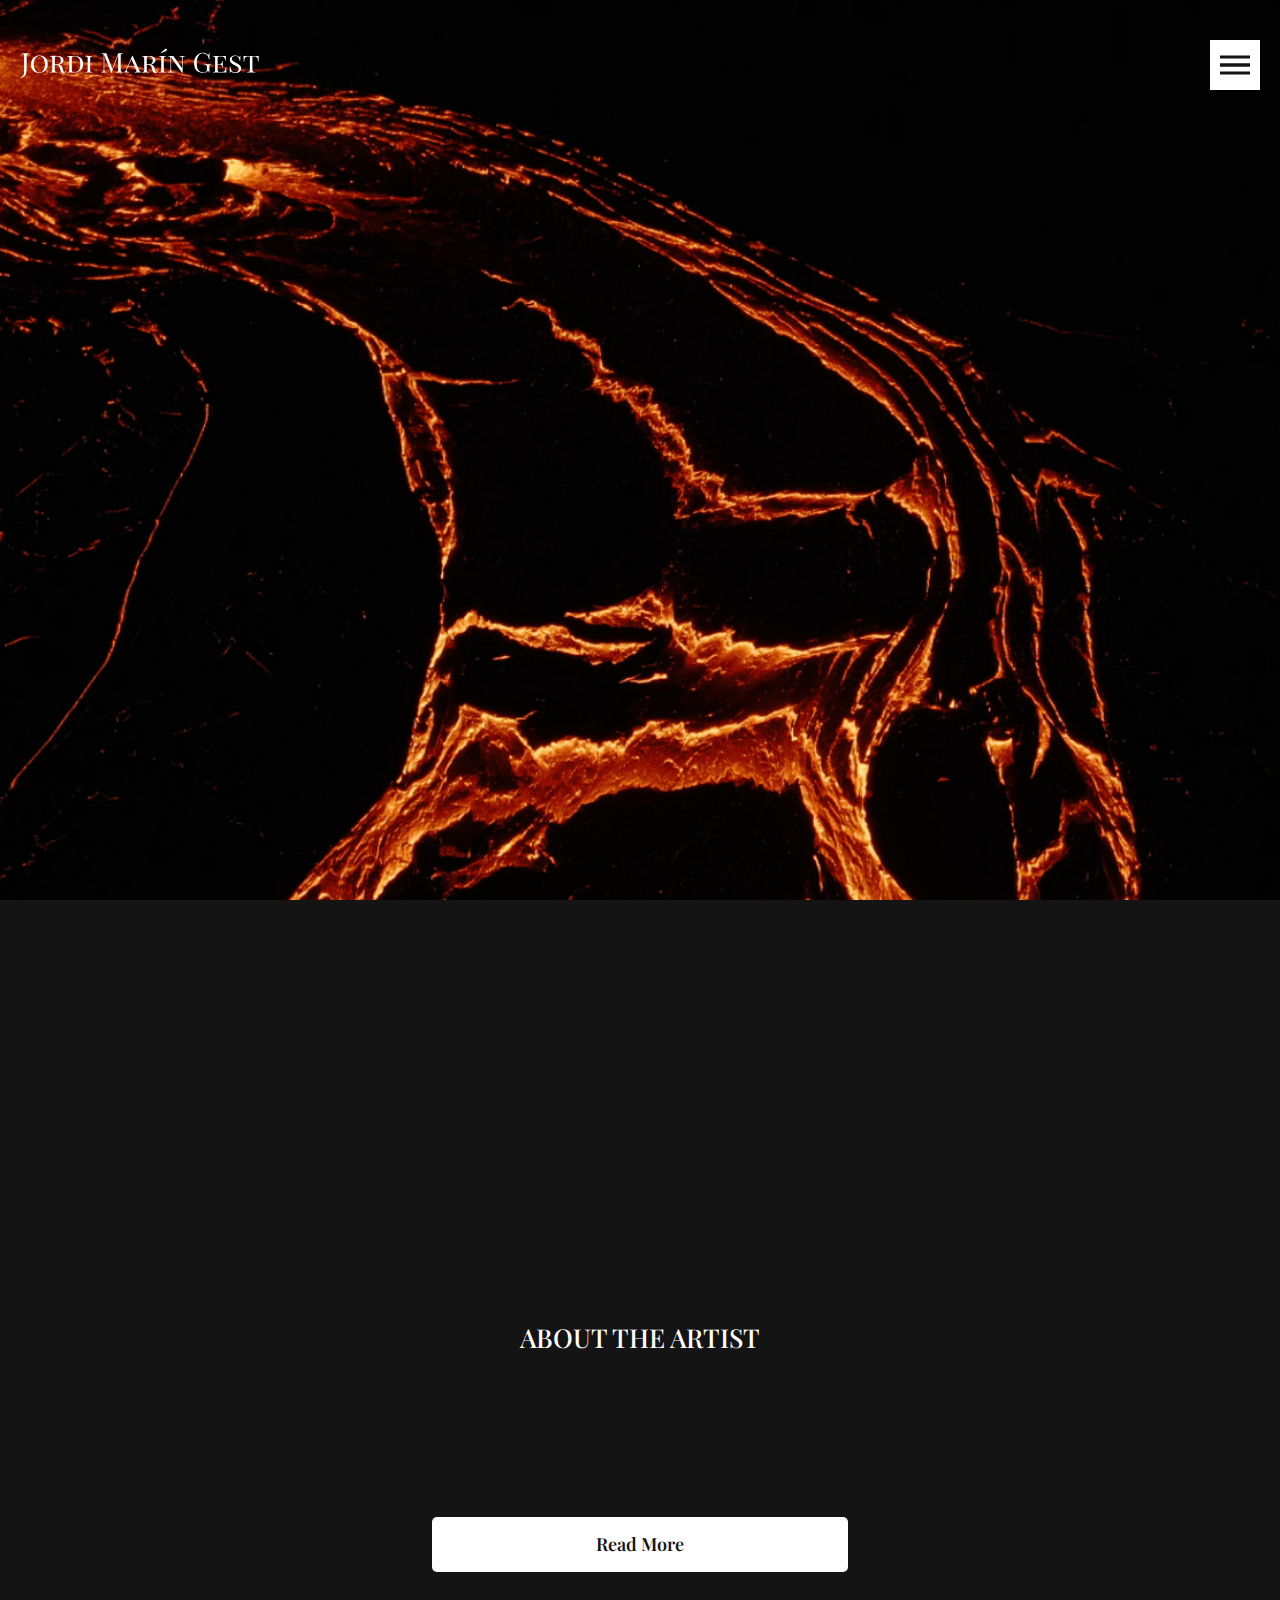
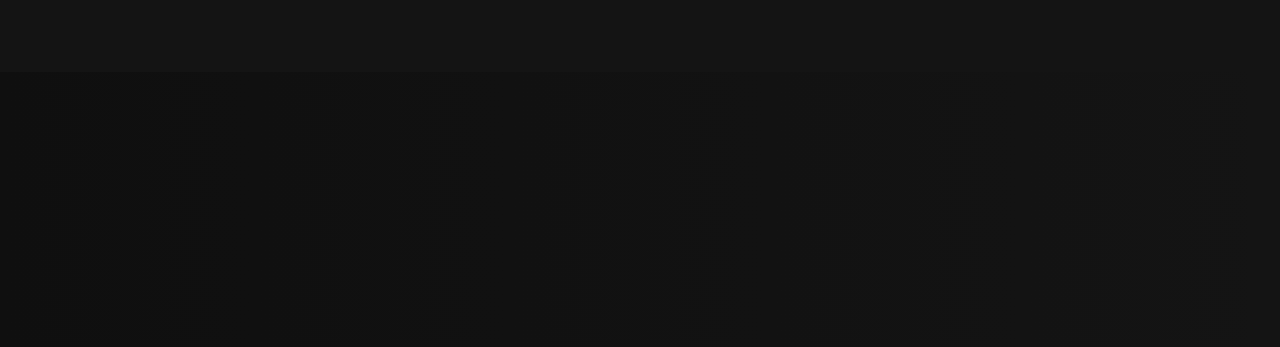
==== commit 3aa8f5f9: "add gallery" ====
--- a/index.html
+++ b/index.html
@@ -7,7 +7,8 @@
     <meta name="viewport" content="width=device-width, initial-scale=1.0">
     <title>Jordi Marin Gest</title>
     <link rel="icon" type="image/x-icon" href="img/favicon.png">
-    <link rel="stylesheet" href="css/lib/bootstrap.min.css">
+    <link rel="stylesheet" href="css/lib/aos.css">
+    <link rel="stylesheet" href="css/lib/fancybox.css">
     <link rel="stylesheet" href="css/style.css">
 </head>
 
@@ -16,7 +17,7 @@
         <header class="header">
             <div class="container">
                 <div class="header__inner">
-                    <div class="header__logo">
+                    <div class="header__logo" data-aos="fade">
                         <a href="index.html">
                             <img src="img/svg/logo.svg" alt="icon">
                         </a>
@@ -39,7 +40,7 @@
                                 </a>
                             </li>
                             <li>
-                                <a href="#">
+                                <a href="gallery.html">
                                     GALLERY
                                 </a>
                             </li>
@@ -67,13 +68,13 @@
         </header>
 
         <main class="main">
-            <section class="heroscreen" style="background-image: url(img/heroimage.jpg);">
+            <section class="heroscreen" style="background-image: url(img/heroimage.jpg);" data-aos="fade">
             </section>
 
             <section class="about" style="background-image: url(img/about_section_bg.jpg);">
                 <div class="container">
                     <div class="about__inner">
-                        <div class="about__inner-photo">
+                        <div class="about__inner-photo" data-aos="fade">
                             <img src="img/photo.png" alt="photo">
                         </div>
                         <div class="about__inner-title">
@@ -81,7 +82,7 @@
                                 About the artist
                             </h2>
                         </div>
-                        <div class="about__inner-content">
+                        <div class="about__inner-content" data-aos="fade">
                             <p>
                                 Born in Mexico City of French/Spanish parents, Jordi Marin-Gest began his career in
                                 figurative art, working in portraiture and sculpture. Having completed a BFA in
@@ -102,12 +103,12 @@
             <section class="gallery">
                 <div class="container">
                     <div class="gallery__inner">
-                        <div class="gallery__inner-title">
+                        <div class="gallery__inner-title" data-aos="fade">
                             <h2>
                                 Gallery
                             </h2>
                         </div>
-                        <div class="gallery__inner-photo">
+                        <div class="gallery__inner-photo" data-aos="fade">
                             <a href="gallery.html">
                                 <img src="img/gallery_photo.png" alt="img">
                             </a>
@@ -119,18 +120,18 @@
             <section class="contact" style="background-image: url(img/contact_bg.jpg);">
                 <div class="container">
                     <div class="contact__inner">
-                        <div class="contact__inner-title">
+                        <div class="contact__inner-title" data-aos="fade">
                             <h2>
                                 Contact
                             </h2>
                         </div>
-                        <div class="contact__inner-descr">
+                        <div class="contact__inner-descr" data-aos="fade">
                             <p>
                                 For more information, please fill out the form below.
                             </p>
                             <a href="mailto:info@jordimaringest.com">info@jordimaringest.com</a>
                         </div>
-                        <div class="contact__inner-form">
+                        <div class="contact__inner-form" data-aos="fade">
                             <form>
                                 <div class="inputfield">
                                     <input type="text" placeholder="Name">
@@ -153,7 +154,7 @@
 
         <footer class="footer">
             <div class="container">
-                <div class="footer__inner">
+                <div class="footer__inner" data-aos="fade">
                     <div class="footer__left">
                         <div class="footer__logo">
                             <a href="index.html">
@@ -195,7 +196,7 @@
                                     </a>
                                 </li>
                                 <li>
-                                    <a href="#">
+                                    <a href="gallery.html">
                                         gallery
                                     </a>
                                 </li>
@@ -219,6 +220,8 @@
 
 
     <script src="js/lib/jquery.js"></script>
+    <script src="js/lib/aos.js"></script>
+    <script src="js/lib/fancybox.umd.js"></script>
     <script src="js/main.js"></script>
 
 
--- a/css/style.css
+++ b/css/style.css
@@ -1 +1 @@
-@import url("https://fonts.googleapis.com/css2?family=Playfair+Display+SC:wght@400;700&family=Playfair+Display:wght@400;500&display=swap");html{-webkit-box-sizing:border-box;box-sizing:border-box}*,:after,:before{-webkit-box-sizing:inherit;box-sizing:inherit}body,html{height:100%}a{text-decoration:none;color:inherit}a:hover{color:inherit}button:focus,input:focus{outline:transparent}li{margin:0;padding:0;list-style:none}h1,h2,h3,h4,h5,h6,li,ol,p,ul{margin:0;padding:0}body{margin:0;padding:0;position:relative;overflow-x:hidden;min-width:320px;max-width:100vw;cursor:default;font-weight:400;background:#141414;font-family:"Playfair Display",serif}.main{-webkit-box-flex:1;-ms-flex:1 1 auto;flex:1 1 auto}.pagewrapper{min-height:100%;display:-webkit-box;display:-ms-flexbox;display:flex;-webkit-box-orient:vertical;-webkit-box-direction:normal;-ms-flex-direction:column;flex-direction:column;position:relative;overflow:hidden}.container{padding:0 20px;max-width:1460px;width:100%;margin:0 auto}@media (max-width:1200px){.container{max-width:1140px}}@media (max-width:992px){.container{max-width:960px}}@media (max-width:768px){.container{max-width:720px}}@media (max-width:576px){.container{padding:0 12px;max-width:540px}}.heroscreen{width:100%;height:100vh;background-attachment:fixed;background-position:center;background-size:cover}.heroscreen img{width:100%;height:100%}.about{padding:90px 0 130px;background-attachment:fixed;background-position:center;background-size:cover}.about__inner{text-align:center}.about__inner-photo{width:270px;height:270px;overflow:hidden;margin:0 auto 56px}.about__inner-photo img{width:100%;height:100%;-o-object-fit:cover;object-fit:cover;-o-object-position:center;object-position:center}.about__inner-title h2{color:#FFF;font-size:26px;font-style:normal;font-weight:500;line-height:170%;text-transform:uppercase;margin-bottom:25px}.about__inner-content{max-width:1010px;text-align:center;margin:0 auto 40px}.about__inner-content p{color:#FFF;font-size:18px;font-style:normal;font-weight:400;line-height:170%;margin-bottom:20px}.about__inner-btn a{display:-webkit-inline-box;display:-ms-inline-flexbox;display:inline-flex;-webkit-box-align:center;-ms-flex-align:center;align-items:center;-webkit-box-pack:center;-ms-flex-pack:center;justify-content:center;padding:12px 164px;color:#141414;font-size:18px;font-style:normal;font-weight:600;line-height:170%;text-transform:capitalize;border-radius:5px;background:#FFF;-webkit-transition:0.3s;transition:0.3s}.about__inner-btn a:hover{-webkit-transform:translateY(-6px);transform:translateY(-6px);letter-spacing:1px;background:#141414;color:#fff}.gallery{background:#141414;padding:100px 0 130px}.gallery__inner{text-align:center}.gallery__inner-title h2{color:#FFF;font-family:"Playfair Display SC",serif;font-size:40px;font-style:normal;line-height:normal;margin-bottom:70px}.gallery__inner-photo{width:410px;height:410px;overflow:hidden;border-radius:50%;margin:0 auto}.gallery__inner-photo a{display:block;-webkit-transition:0.3s;transition:0.3s}.gallery__inner-photo a:hover{-webkit-filter:brightness(60%);filter:brightness(60%)}.gallery__inner-photo img{width:100%;height:100%;-o-object-fit:cover;object-fit:cover}.contact{padding:96px 0 186px;background-attachment:fixed;background-position:center;background-size:cover}.contact__inner{width:480px;margin-left:100px}.contact__inner-title h2{color:#FFF;font-family:"Playfair Display SC",serif;font-size:40px;font-style:normal;line-height:normal;margin-bottom:40px}.contact__inner-descr{margin-bottom:40px}.contact__inner-descr p{color:#FFF;font-size:17px;font-style:normal;line-height:170%}.contact__inner-descr a{color:#C9C9C9;font-size:18px;font-style:normal;line-height:170%;-webkit-transition:0.3s;transition:0.3s}.contact__inner-descr a:hover{-webkit-filter:brightness(150%);filter:brightness(150%)}.contact__inner-form{width:100%}.contact__inner-form form{width:100%;-webkit-box-pack:justify;-ms-flex-pack:justify;justify-content:space-between;display:-webkit-box;display:-ms-flexbox;display:flex;-ms-flex-wrap:wrap;flex-wrap:wrap}.inputfield{width:49%;margin-bottom:20px}.inputfield input{width:100%;padding:15px;border-radius:5px;border:1px solid #FFF;color:#FFF;font-size:18px;font-style:normal;line-height:170%;background:transparent}.inputfield input::-webkit-input-placeholder{color:#FFF;-webkit-transition:0.3s;transition:0.3s}.inputfield input::-moz-placeholder{color:#FFF;-moz-transition:0.3s;transition:0.3s}.inputfield input:-ms-input-placeholder{color:#FFF;-ms-transition:0.3s;transition:0.3s}.inputfield input::-ms-input-placeholder{color:#FFF;-ms-transition:0.3s;transition:0.3s}.inputfield input::placeholder{color:#FFF;-webkit-transition:0.3s;transition:0.3s}.inputfield input:focus::-webkit-input-placeholder{opacity:0}.inputfield input:focus::-moz-placeholder{opacity:0}.inputfield input:focus:-ms-input-placeholder{opacity:0}.inputfield input:focus::-ms-input-placeholder{opacity:0}.inputfield input:focus::placeholder{opacity:0}.inputfield-message{margin-bottom:35px;width:100%}.inputfield-message textarea{width:100%;height:156px;resize:none;padding:15px;background:transparent;border-radius:5px;border:1px solid #FFF;color:#FFF}.inputfield-message textarea::-webkit-input-placeholder{color:#FFF;-webkit-transition:0.3s;transition:0.3s}.inputfield-message textarea::-moz-placeholder{color:#FFF;-moz-transition:0.3s;transition:0.3s}.inputfield-message textarea:-ms-input-placeholder{color:#FFF;-ms-transition:0.3s;transition:0.3s}.inputfield-message textarea::-ms-input-placeholder{color:#FFF;-ms-transition:0.3s;transition:0.3s}.inputfield-message textarea::placeholder{color:#FFF;-webkit-transition:0.3s;transition:0.3s}.inputfield-message textarea:focus::-webkit-input-placeholder{opacity:0}.inputfield-message textarea:focus::-moz-placeholder{opacity:0}.inputfield-message textarea:focus:-ms-input-placeholder{opacity:0}.inputfield-message textarea:focus::-ms-input-placeholder{opacity:0}.inputfield-message textarea:focus::placeholder{opacity:0}.formbtn{width:100%;height:55px;display:-webkit-box;display:-ms-flexbox;display:flex;-webkit-box-align:center;-ms-flex-align:center;align-items:center;-webkit-box-pack:center;-ms-flex-pack:center;justify-content:center;border-radius:5px;border:1px solid #FFF;color:#FFF;font-size:18px;font-style:normal;font-weight:600;line-height:170%;outline:none;background:transparent;-webkit-transition:0.3s;transition:0.3s}.formbtn:hover{-webkit-transform:translateY(-8px);transform:translateY(-8px);letter-spacing:2px;background:#fff;color:#141414}@media (max-width:992.8px){.contact{background-position:80%,0%;padding:80px 0 100px;position:relative}.contact:after{content:"";position:absolute;top:0;left:0;height:100%;width:100%;background:linear-gradient(89deg,#0F0F0F 0%,rgba(20,20,20,0) 100%)}.contact__inner{position:relative;z-index:2}.contact__inner-title h2{font-size:38px}.gallery__inner-title h2{font-size:38px}.gallery__inner-photo{width:330px;height:330px}.gallery{padding:60px 0 100px}}@media (max-width:767.8px){.contact__inner{width:100%;margin:0}.gallery__inner-title h2{font-size:36px}.about__inner-content p{font-size:16px;margin-bottom:10px}.about{padding:85px 0 85px}.about__inner-photo{width:200px;height:200px;margin:0 auto 40px}}@media (max-width:575.8px){.contact{padding:55px 0 80px}.inputfield{width:100%}.inputfield-message{margin-bottom:25px}.contact__inner-title h2{font-size:30px;margin-bottom:30px}.gallery{padding:50px 0 80px}.gallery__inner-photo{width:293px;height:293px}.gallery__inner-title h2{font-size:30px;margin-bottom:75px}.about__inner-photo{width:168px;height:168px;margin:0 auto 30px}.about__inner-content p{font-size:15px}.about__inner-content{margin:0 auto 30px}.about__inner-title h2{font-size:24px;margin-bottom:20px}.about__inner-btn a{font-size:16px;font-weight:500;padding:10px;width:100%}}.header{position:fixed;z-index:5;width:100%;padding:40px 0;top:0;left:0;-webkit-transition:0.4s;transition:0.4s}.header.change-bg{background-color:rgba(0,0,0,0.9)}.header__inner{display:-webkit-box;display:-ms-flexbox;display:flex;-webkit-box-align:center;-ms-flex-align:center;align-items:center;-webkit-box-pack:justify;-ms-flex-pack:justify;justify-content:space-between}.header__logo a{display:block}.header__logo a img{height:30px;background-size:cover}.header__burger{background:#FFF;width:50px;height:50px;cursor:pointer;position:relative;z-index:99}button.burger{display:inline-block;padding:15px 10px;width:30px;height:19px;border:none;background:transparent;position:absolute;cursor:pointer;padding:0;top:50%;left:50%;-webkit-transform:translate(-50%,-50%);transform:translate(-50%,-50%)}button.burger:focus{outline:none}button.burger.burger2 span,button.burger.burger2:after,button.burger.burger2:before{width:100%;height:3px;position:absolute;display:block;background:#141414;right:0}button.burger.burger2:after,button.burger.burger2:before{content:"";-webkit-transition:0.3s width 0.4s;transition:0.3s width 0.4s}button.burger.burger2:after{top:0px;left:0px;margin-top:0px}button.burger.burger2:before{bottom:0px;right:0px;margin-bottom:0px}button.burger.burger2 span{top:50%;margin-top:-2px;-webkit-transition:-webkit-transform 0.3s;transition:-webkit-transform 0.3s;transition:transform 0.3s;transition:transform 0.3s,-webkit-transform 0.3s}button.burger.burger2 span:before{content:"";background:#141414;width:100%;height:3px;position:absolute;left:0px;-webkit-transition:-webkit-transform 0.3s;transition:-webkit-transform 0.3s;transition:transform 0.3s;transition:transform 0.3s,-webkit-transform 0.3s}button.burger.burger2.on:after{-webkit-transition:all 0.2s;transition:all 0.2s;width:0%;left:0px}button.burger.burger2.on:before{-webkit-transition:all 0.2s;transition:all 0.2s;width:0%;right:0px}button.burger.burger2.on span{-webkit-transform:rotate(45deg);transform:rotate(45deg);-webkit-transition:0.3s -webkit-transform 0.4s;transition:0.3s -webkit-transform 0.4s;transition:0.3s transform 0.4s;transition:0.3s transform 0.4s,0.3s -webkit-transform 0.4s}button.burger.burger2.on span:before{-webkit-transform:rotate(-90deg);transform:rotate(-90deg);-webkit-transition:0.3s -webkit-transform 0.4s;transition:0.3s -webkit-transform 0.4s;transition:0.3s transform 0.4s;transition:0.3s transform 0.4s,0.3s -webkit-transform 0.4s}.header__menu{position:fixed;display:-webkit-box;display:-ms-flexbox;display:flex;-webkit-box-orient:vertical;-webkit-box-direction:normal;-ms-flex-direction:column;flex-direction:column;text-align:center;-webkit-box-align:center;-ms-flex-align:center;align-items:center;-webkit-box-pack:center;-ms-flex-pack:center;justify-content:center;top:0;left:0;width:100%;height:100vh;height:100%;background:rgba(20,20,20,0.98);-webkit-transition:0.5s 0.5s;transition:0.5s 0.5s;visibility:hidden;z-index:-1;opacity:0;overflow:auto}.header__menu-wrapper{min-height:100%}.header__menu .menu li{color:#FFF;font-size:35px;font-style:normal;line-height:normal;margin-bottom:45px;opacity:0;font-family:"Playfair Display SC",serif;-webkit-transition:0.4s;transition:0.4s}.header__menu .menu li a{-webkit-transition:0.4s;transition:0.4s}.header__menu .menu li a:hover{opacity:0.6}.header__menu .socials{display:-webkit-box;display:-ms-flexbox;display:flex;-webkit-box-pack:center;-ms-flex-pack:center;justify-content:center;margin-top:35px;-webkit-transition:0.4s;transition:0.4s;opacity:0}.header__menu .socials img{width:35px;height:35px;background-size:cover}.header__menu .socials a{-webkit-filter:brightness(50%);filter:brightness(50%);-webkit-transition:0.3s;transition:0.3s}.header__menu .socials a:hover{-webkit-filter:brightness(100%);filter:brightness(100%)}.header__menu .socials li+li{margin-left:35px}.header__menu.show{opacity:1;visibility:visible;z-index:1;-webkit-transition:0.5s;transition:0.5s}.header__menu.show .menu li{opacity:1}.header__menu.show .menu li:first-child{-webkit-transition:0.8s 0.4s;transition:0.8s 0.4s}.header__menu.show .menu li:nth-child(2){-webkit-transition:0.8s 0.6s;transition:0.8s 0.6s}.header__menu.show .menu li:nth-child(3){-webkit-transition:0.8s 0.8s;transition:0.8s 0.8s}.header__menu.show .menu li:nth-child(4){-webkit-transition:0.8s 1s;transition:0.8s 1s}.header__menu.show .socials{opacity:1;-webkit-transition:0.8s 1.2s;transition:0.8s 1.2s}@media (max-width:991.8px){.header__logo a img{height:25px}}@media (max-width:767.8px){.header__menu .menu li{font-size:25px}.header{padding:30px 0}.header__burger{width:40px;height:40px}button.burger{width:24px;height:19px}}@media (max-width:374.8px){.header__logo a img{height:26px}}.footer{padding:65px 0 68px;background:-webkit-gradient(linear,left top,right top,from(#0F0F0F),to(rgba(20,20,20,0)));background:linear-gradient(90deg,#0F0F0F 0%,rgba(20,20,20,0) 100%)}.footer__inner{display:-webkit-box;display:-ms-flexbox;display:flex;-webkit-box-align:center;-ms-flex-align:center;align-items:center;-webkit-box-pack:justify;-ms-flex-pack:justify;justify-content:space-between}.footer__logo{height:30px;margin-bottom:25px}.footer__logo img{height:100%;background-size:cover}.footer__copy{margin-bottom:25px}.footer__copy p{color:#FFF;font-family:"Playfair Display SC",serif;font-size:14px;font-style:normal;line-height:170%}.footer__social ul{display:-webkit-box;display:-ms-flexbox;display:flex;-webkit-box-align:center;-ms-flex-align:center;align-items:center}.footer__social img{width:35px;height:35px;background-size:cover}.footer__social li+li{margin-left:35px}.footer__social li a{display:block;-webkit-transition:0.3s;transition:0.3s}.footer__social li a:hover{opacity:0.7}.footer__menu ul{display:-webkit-box;display:-ms-flexbox;display:flex;-webkit-box-align:center;-ms-flex-align:center;align-items:center}.footer__menu li a{color:#FFF;font-size:18px;font-style:normal;line-height:normal;text-transform:uppercase;-webkit-transition:0.3s;transition:0.3s}.footer__menu li a:hover{opacity:0.7}.footer__menu li+li{margin-left:60px}.footer__logo-mobile{display:none}@media (max-width:991.8px){.footer__logo-mobile{display:block;margin-bottom:65px}.footer__logo-mobile a{display:block;height:30px}.footer__logo-mobile a img{height:100%;background-size:cover}.footer__inner{-ms-flex-wrap:wrap;flex-wrap:wrap}.footer__logo{display:none}.footer__left{-webkit-box-ordinal-group:3;-ms-flex-order:2;order:2;width:100%;display:-webkit-box;display:-ms-flexbox;display:flex;-ms-flex-wrap:wrap;flex-wrap:wrap}.footer__social{-webkit-box-ordinal-group:2;-ms-flex-order:1;order:1;width:100%;margin-bottom:65px}.footer__copy{-webkit-box-ordinal-group:3;-ms-flex-order:2;order:2;width:100%}.footer__right{-webkit-box-ordinal-group:2;-ms-flex-order:1;order:1;width:100%;margin-bottom:65px}.footer{padding:50px 0 40px}}@media (max-width:575.8px){.footer{padding:50px 0 15px}.footer__logo-mobile a{height:30px;text-align:center}.footer__social ul{width:100%;-webkit-box-pack:center;-ms-flex-pack:center;justify-content:center}.footer__copy p{text-align:center}.footer__menu ul{-ms-flex-wrap:wrap;flex-wrap:wrap}.footer__menu ul li{width:100%;text-align:center}.footer__menu ul li+li{margin:20px 0 0}}+@import url("https://fonts.googleapis.com/css2?family=Playfair+Display+SC:wght@400;700&family=Playfair+Display:wght@400;500&display=swap");html{-webkit-box-sizing:border-box;box-sizing:border-box}*,:after,:before{-webkit-box-sizing:inherit;box-sizing:inherit}body,html{height:100%}a{text-decoration:none;color:inherit}a:hover{color:inherit}button:focus,input:focus{outline:transparent}li{margin:0;padding:0;list-style:none}h1,h2,h3,h4,h5,h6,li,ol,p,ul{margin:0;padding:0}body{margin:0;padding:0;position:relative;overflow-x:hidden;min-width:320px;max-width:100vw;cursor:default;font-weight:400;background:#141414;font-family:"Playfair Display",serif}.main{-webkit-box-flex:1;-ms-flex:1 1 auto;flex:1 1 auto}.pagewrapper{min-height:100%;display:-webkit-box;display:-ms-flexbox;display:flex;-webkit-box-orient:vertical;-webkit-box-direction:normal;-ms-flex-direction:column;flex-direction:column;position:relative;overflow:hidden}.container{padding:0 20px;max-width:1460px;width:100%;margin:0 auto}@media (max-width:1200px){.container{max-width:1140px}}@media (max-width:992px){.container{max-width:960px}}@media (max-width:768px){.container{max-width:720px}}@media (max-width:576px){.container{padding:0 12px;max-width:540px}}.heroscreen{width:100%;height:100vh;background-attachment:fixed;background-position:center;background-size:cover}.heroscreen img{width:100%;height:100%}.about{padding:90px 0 130px;background-attachment:fixed;background-position:center;background-size:cover}.about__inner{text-align:center}.about__inner-photo{width:270px;height:270px;overflow:hidden;margin:0 auto 56px}.about__inner-photo img{width:100%;height:100%;-o-object-fit:cover;object-fit:cover;-o-object-position:center;object-position:center}.about__inner-title h2{color:#FFF;font-size:26px;font-style:normal;font-weight:500;line-height:170%;text-transform:uppercase;margin-bottom:25px}.about__inner-content{max-width:1010px;text-align:center;margin:0 auto 40px}.about__inner-content p{color:#FFF;font-size:18px;font-style:normal;font-weight:400;line-height:170%;margin-bottom:20px}.about__inner-btn a{display:-webkit-inline-box;display:-ms-inline-flexbox;display:inline-flex;-webkit-box-align:center;-ms-flex-align:center;align-items:center;-webkit-box-pack:center;-ms-flex-pack:center;justify-content:center;padding:12px 164px;color:#141414;font-size:18px;font-style:normal;font-weight:600;line-height:170%;text-transform:capitalize;border-radius:5px;background:#FFF;-webkit-transition:0.3s;transition:0.3s}.about__inner-btn a:hover{-webkit-transform:translateY(-6px);transform:translateY(-6px);letter-spacing:1px;background:#141414;color:#fff}.gallery{background:#141414;padding:100px 0 130px}.gallery__inner{text-align:center}.gallery__inner-title h2{color:#FFF;font-family:"Playfair Display SC",serif;font-size:40px;font-style:normal;line-height:normal;margin-bottom:70px}.gallery__inner-photo{width:410px;height:410px;overflow:hidden;border-radius:50%;margin:0 auto}.gallery__inner-photo a{display:block;-webkit-transition:0.3s;transition:0.3s}.gallery__inner-photo a:hover{-webkit-filter:brightness(60%);filter:brightness(60%)}.gallery__inner-photo img{width:100%;height:100%;-o-object-fit:cover;object-fit:cover}.contact{padding:96px 0 186px;background-attachment:fixed;background-position:center;background-size:cover}.contact__inner{width:480px;margin-left:100px}.contact__inner-title h2{color:#FFF;font-family:"Playfair Display SC",serif;font-size:40px;font-style:normal;line-height:normal;margin-bottom:40px}.contact__inner-descr{margin-bottom:40px}.contact__inner-descr p{color:#FFF;font-size:17px;font-style:normal;line-height:170%}.contact__inner-descr a{color:#C9C9C9;font-size:18px;font-style:normal;line-height:170%;-webkit-transition:0.3s;transition:0.3s}.contact__inner-descr a:hover{-webkit-filter:brightness(150%);filter:brightness(150%)}.contact__inner-form{width:100%}.contact__inner-form form{width:100%;-webkit-box-pack:justify;-ms-flex-pack:justify;justify-content:space-between;display:-webkit-box;display:-ms-flexbox;display:flex;-ms-flex-wrap:wrap;flex-wrap:wrap}.inputfield{width:49%;margin-bottom:20px}.inputfield input{width:100%;padding:15px;border-radius:5px;border:1px solid #FFF;color:#FFF;font-size:18px;font-style:normal;line-height:170%;background:transparent}.inputfield input::-webkit-input-placeholder{color:#FFF;-webkit-transition:0.3s;transition:0.3s}.inputfield input::-moz-placeholder{color:#FFF;-moz-transition:0.3s;transition:0.3s}.inputfield input:-ms-input-placeholder{color:#FFF;-ms-transition:0.3s;transition:0.3s}.inputfield input::-ms-input-placeholder{color:#FFF;-ms-transition:0.3s;transition:0.3s}.inputfield input::placeholder{color:#FFF;-webkit-transition:0.3s;transition:0.3s}.inputfield input:focus::-webkit-input-placeholder{opacity:0}.inputfield input:focus::-moz-placeholder{opacity:0}.inputfield input:focus:-ms-input-placeholder{opacity:0}.inputfield input:focus::-ms-input-placeholder{opacity:0}.inputfield input:focus::placeholder{opacity:0}.inputfield-message{margin-bottom:35px;width:100%}.inputfield-message textarea{width:100%;height:156px;resize:none;padding:15px;background:transparent;border-radius:5px;border:1px solid #FFF;color:#FFF}.inputfield-message textarea::-webkit-input-placeholder{color:#FFF;-webkit-transition:0.3s;transition:0.3s}.inputfield-message textarea::-moz-placeholder{color:#FFF;-moz-transition:0.3s;transition:0.3s}.inputfield-message textarea:-ms-input-placeholder{color:#FFF;-ms-transition:0.3s;transition:0.3s}.inputfield-message textarea::-ms-input-placeholder{color:#FFF;-ms-transition:0.3s;transition:0.3s}.inputfield-message textarea::placeholder{color:#FFF;-webkit-transition:0.3s;transition:0.3s}.inputfield-message textarea:focus::-webkit-input-placeholder{opacity:0}.inputfield-message textarea:focus::-moz-placeholder{opacity:0}.inputfield-message textarea:focus:-ms-input-placeholder{opacity:0}.inputfield-message textarea:focus::-ms-input-placeholder{opacity:0}.inputfield-message textarea:focus::placeholder{opacity:0}.formbtn{width:100%;height:55px;display:-webkit-box;display:-ms-flexbox;display:flex;-webkit-box-align:center;-ms-flex-align:center;align-items:center;-webkit-box-pack:center;-ms-flex-pack:center;justify-content:center;border-radius:5px;border:1px solid #FFF;color:#FFF;font-size:18px;font-style:normal;font-weight:600;line-height:170%;outline:none;background:transparent;-webkit-transition:0.3s;transition:0.3s}.formbtn:hover{-webkit-transform:translateY(-8px);transform:translateY(-8px);letter-spacing:2px;background:#fff;color:#141414}@media (max-width:992.8px){.contact{background-position:80%,0%;padding:80px 0 100px;position:relative}.contact:after{content:"";position:absolute;top:0;left:0;height:100%;width:100%;background:linear-gradient(89deg,#0F0F0F 0%,rgba(20,20,20,0) 100%)}.contact__inner{position:relative;z-index:2}.contact__inner-title h2{font-size:38px}.gallery__inner-title h2{font-size:38px}.gallery__inner-photo{width:330px;height:330px}.gallery{padding:60px 0 100px}}@media (max-width:767.8px){.contact__inner{width:100%;margin:0}.gallery__inner-title h2{font-size:36px}.about__inner-content p{font-size:16px;margin-bottom:10px}.about{padding:85px 0 85px}.about__inner-photo{width:200px;height:200px;margin:0 auto 40px}}@media (max-width:575.8px){.contact{padding:55px 0 80px}.inputfield{width:100%}.inputfield-message{margin-bottom:25px}.contact__inner-title h2{font-size:30px;margin-bottom:30px}.gallery{padding:50px 0 80px}.gallery__inner-photo{width:293px;height:293px}.gallery__inner-title h2{font-size:30px;margin-bottom:75px}.about__inner-photo{width:168px;height:168px;margin:0 auto 30px}.about__inner-content p{font-size:15px}.about__inner-content{margin:0 auto 30px}.about__inner-title h2{font-size:24px;margin-bottom:20px}.about__inner-btn a{font-size:16px;font-weight:500;padding:10px;width:100%}}.gallerypage{padding:130px 0 175px}.gallerypage__title{margin-bottom:39px;text-align:center;padding:0 20px}.gallerypage__title h1{color:#FFF;font-family:"Playfair Display SC",serif;font-size:50px;font-style:normal;line-height:normal}.gallerypage__inner{display:-webkit-box;display:-ms-flexbox;display:flex;-webkit-box-align:center;-ms-flex-align:center;align-items:center;-ms-flex-wrap:wrap;flex-wrap:wrap;gap:31px}.gallerypage__item{width:calc(25% - 24px);border-radius:20px;overflow:hidden;max-height:331px;height:21vw}.gallerypage__item a{display:block;position:relative}.gallerypage__item span{position:absolute;cursor:pointer;top:0;left:0;background:rgba(0,0,0,0.7);color:#FFF;font-size:26px;font-style:normal;font-weight:600;line-height:normal;text-transform:uppercase;width:100%;height:100%;display:-webkit-box;display:-ms-flexbox;display:flex;-webkit-box-align:center;-ms-flex-align:center;align-items:center;-webkit-box-pack:center;-ms-flex-pack:center;justify-content:center;-webkit-transition:0.4s;transition:0.4s;z-index:-1;visibility:hidden;opacity:0}.gallerypage__item:hover span{z-index:1;visibility:visible;opacity:1}.gallerypage__item:hover img{-webkit-transform:scale(1.08);transform:scale(1.08)}.gallerypage__item img{width:100%;height:100%;-o-object-fit:cover;object-fit:cover;-webkit-transition:0.4s;transition:0.4s}.fancybox__button--close{border:1px solid #fff;border-radius:5px;width:50px;height:50px;top:40px;right:50px;position:absolute;-webkit-transition:0.3s;transition:0.3s}.fancybox__button--close:hover{background-color:rgba(255,255,255,0.1)}.fancybox__button--fullscreen,.fancybox__button--slideshow,.fancybox__button--thumbs,.fancybox__button--zoom,.fancybox__thumbs,.fancybox__toolbar__items--left{display:none}.fancybox__caption{padding:30px 10px 10px}.fancybox__caption h3{font-family:"Playfair Display SC",serif;color:#FFF;font-size:30px;font-style:normal;font-weight:400;line-height:normal;margin-bottom:18px}.fancybox__caption p{color:rgba(255,255,255,0.7);font-size:18px;font-style:normal;font-weight:400;line-height:170%}@media (max-width:1199.8px){.gallerypage__inner{gap:20px}.gallerypage__item{width:calc(25% - 15px)}}@media (max-width:991.8px){.gallerypage__item{width:calc(33% - 12px);height:29vw}.gallerypage{padding:120px 0 100px}.gallerypage__title{margin-bottom:25px}.gallerypage__title h1{font-size:38px}}@media (max-width:767.8px){.gallerypage__title h1{font-size:32px}.gallerypage__item{width:calc(50% - 10px);height:35vw}.gallerypage{padding:110px 0 80px}}@media (max-width:575.8px){.gallerypage__item{width:100%;height:90vw}}.header{position:fixed;z-index:5;width:100%;padding:40px 0;top:0;left:0;-webkit-transition:0.4s;transition:0.4s}.header.change-bg{background-color:rgba(0,0,0,0.9)}.header__inner{display:-webkit-box;display:-ms-flexbox;display:flex;-webkit-box-align:center;-ms-flex-align:center;align-items:center;-webkit-box-pack:justify;-ms-flex-pack:justify;justify-content:space-between}.header__logo a{display:block}.header__logo a img{height:30px;background-size:cover}.header__burger{background:#FFF;width:50px;height:50px;cursor:pointer;position:relative;z-index:99}button.burger{display:inline-block;padding:15px 10px;width:30px;height:19px;border:none;background:transparent;position:absolute;cursor:pointer;padding:0;top:50%;left:50%;-webkit-transform:translate(-50%,-50%);transform:translate(-50%,-50%)}button.burger:focus{outline:none}button.burger.burger2 span,button.burger.burger2:after,button.burger.burger2:before{width:100%;height:3px;position:absolute;display:block;background:#141414;right:0}button.burger.burger2:after,button.burger.burger2:before{content:"";-webkit-transition:0.3s width 0.4s;transition:0.3s width 0.4s}button.burger.burger2:after{top:0px;left:0px;margin-top:0px}button.burger.burger2:before{bottom:0px;right:0px;margin-bottom:0px}button.burger.burger2 span{top:50%;margin-top:-2px;-webkit-transition:-webkit-transform 0.3s;transition:-webkit-transform 0.3s;transition:transform 0.3s;transition:transform 0.3s,-webkit-transform 0.3s}button.burger.burger2 span:before{content:"";background:#141414;width:100%;height:3px;position:absolute;left:0px;-webkit-transition:-webkit-transform 0.3s;transition:-webkit-transform 0.3s;transition:transform 0.3s;transition:transform 0.3s,-webkit-transform 0.3s}button.burger.burger2.on:after{-webkit-transition:all 0.2s;transition:all 0.2s;width:0%;left:0px}button.burger.burger2.on:before{-webkit-transition:all 0.2s;transition:all 0.2s;width:0%;right:0px}button.burger.burger2.on span{-webkit-transform:rotate(45deg);transform:rotate(45deg);-webkit-transition:0.3s -webkit-transform 0.4s;transition:0.3s -webkit-transform 0.4s;transition:0.3s transform 0.4s;transition:0.3s transform 0.4s,0.3s -webkit-transform 0.4s}button.burger.burger2.on span:before{-webkit-transform:rotate(-90deg);transform:rotate(-90deg);-webkit-transition:0.3s -webkit-transform 0.4s;transition:0.3s -webkit-transform 0.4s;transition:0.3s transform 0.4s;transition:0.3s transform 0.4s,0.3s -webkit-transform 0.4s}.header__menu{position:fixed;display:-webkit-box;display:-ms-flexbox;display:flex;-webkit-box-orient:vertical;-webkit-box-direction:normal;-ms-flex-direction:column;flex-direction:column;text-align:center;-webkit-box-align:center;-ms-flex-align:center;align-items:center;-webkit-box-pack:center;-ms-flex-pack:center;justify-content:center;top:0;left:0;width:100%;height:100vh;height:100%;background:rgba(20,20,20,0.98);-webkit-transition:0.5s 0.5s;transition:0.5s 0.5s;visibility:hidden;z-index:-1;opacity:0;overflow:auto}.header__menu-wrapper{min-height:100%}.header__menu .menu li{color:#FFF;font-size:35px;font-style:normal;line-height:normal;margin-bottom:45px;opacity:0;font-family:"Playfair Display SC",serif;-webkit-transition:0.4s;transition:0.4s}.header__menu .menu li a{-webkit-transition:0.4s;transition:0.4s}.header__menu .menu li a:hover{opacity:0.6}.header__menu .socials{display:-webkit-box;display:-ms-flexbox;display:flex;-webkit-box-pack:center;-ms-flex-pack:center;justify-content:center;margin-top:35px;-webkit-transition:0.4s;transition:0.4s;opacity:0}.header__menu .socials img{width:35px;height:35px;background-size:cover}.header__menu .socials a{-webkit-filter:brightness(50%);filter:brightness(50%);-webkit-transition:0.3s;transition:0.3s}.header__menu .socials a:hover{-webkit-filter:brightness(100%);filter:brightness(100%)}.header__menu .socials li+li{margin-left:35px}.header__menu.show{opacity:1;visibility:visible;z-index:1;-webkit-transition:0.5s;transition:0.5s}.header__menu.show .menu li{opacity:1}.header__menu.show .menu li:first-child{-webkit-transition:0.8s 0.4s;transition:0.8s 0.4s}.header__menu.show .menu li:nth-child(2){-webkit-transition:0.8s 0.6s;transition:0.8s 0.6s}.header__menu.show .menu li:nth-child(3){-webkit-transition:0.8s 0.8s;transition:0.8s 0.8s}.header__menu.show .menu li:nth-child(4){-webkit-transition:0.8s 1s;transition:0.8s 1s}.header__menu.show .socials{opacity:1;-webkit-transition:0.8s 1.2s;transition:0.8s 1.2s}@media (max-width:991.8px){.header__logo a img{height:25px}}@media (max-width:767.8px){.header__menu .menu li{font-size:25px}.header{padding:30px 0}.header__burger{width:40px;height:40px}button.burger{width:24px;height:19px}}@media (max-width:374.8px){.header__logo a img{height:26px}}.footer{padding:65px 0 68px;background:-webkit-gradient(linear,left top,right top,from(#0F0F0F),to(rgba(20,20,20,0)));background:linear-gradient(90deg,#0F0F0F 0%,rgba(20,20,20,0) 100%)}.footer__inner{display:-webkit-box;display:-ms-flexbox;display:flex;-webkit-box-align:center;-ms-flex-align:center;align-items:center;-webkit-box-pack:justify;-ms-flex-pack:justify;justify-content:space-between}.footer__logo{height:30px;margin-bottom:25px}.footer__logo img{height:100%;background-size:cover}.footer__copy{margin-bottom:25px}.footer__copy p{color:#FFF;font-family:"Playfair Display SC",serif;font-size:14px;font-style:normal;line-height:170%}.footer__social ul{display:-webkit-box;display:-ms-flexbox;display:flex;-webkit-box-align:center;-ms-flex-align:center;align-items:center}.footer__social img{width:35px;height:35px;background-size:cover}.footer__social li+li{margin-left:35px}.footer__social li a{display:block;-webkit-transition:0.3s;transition:0.3s}.footer__social li a:hover{opacity:0.7}.footer__menu ul{display:-webkit-box;display:-ms-flexbox;display:flex;-webkit-box-align:center;-ms-flex-align:center;align-items:center}.footer__menu li a{color:#FFF;font-size:18px;font-style:normal;line-height:normal;text-transform:uppercase;-webkit-transition:0.3s;transition:0.3s}.footer__menu li a:hover{opacity:0.7}.footer__menu li+li{margin-left:60px}.footer__logo-mobile{display:none}@media (max-width:991.8px){.footer__logo-mobile{display:block;margin-bottom:65px}.footer__logo-mobile a{display:block;height:30px}.footer__logo-mobile a img{height:100%;background-size:cover}.footer__inner{-ms-flex-wrap:wrap;flex-wrap:wrap}.footer__logo{display:none}.footer__left{-webkit-box-ordinal-group:3;-ms-flex-order:2;order:2;width:100%;display:-webkit-box;display:-ms-flexbox;display:flex;-ms-flex-wrap:wrap;flex-wrap:wrap}.footer__social{-webkit-box-ordinal-group:2;-ms-flex-order:1;order:1;width:100%;margin-bottom:65px}.footer__copy{-webkit-box-ordinal-group:3;-ms-flex-order:2;order:2;width:100%}.footer__right{-webkit-box-ordinal-group:2;-ms-flex-order:1;order:1;width:100%;margin-bottom:65px}.footer{padding:50px 0 40px}}@media (max-width:575.8px){.footer{padding:50px 0 15px}.footer__logo-mobile a{height:30px;text-align:center}.footer__social ul{width:100%;-webkit-box-pack:center;-ms-flex-pack:center;justify-content:center}.footer__copy p{text-align:center}.footer__menu ul{-ms-flex-wrap:wrap;flex-wrap:wrap}.footer__menu ul li{width:100%;text-align:center}.footer__menu ul li+li{margin:20px 0 0}}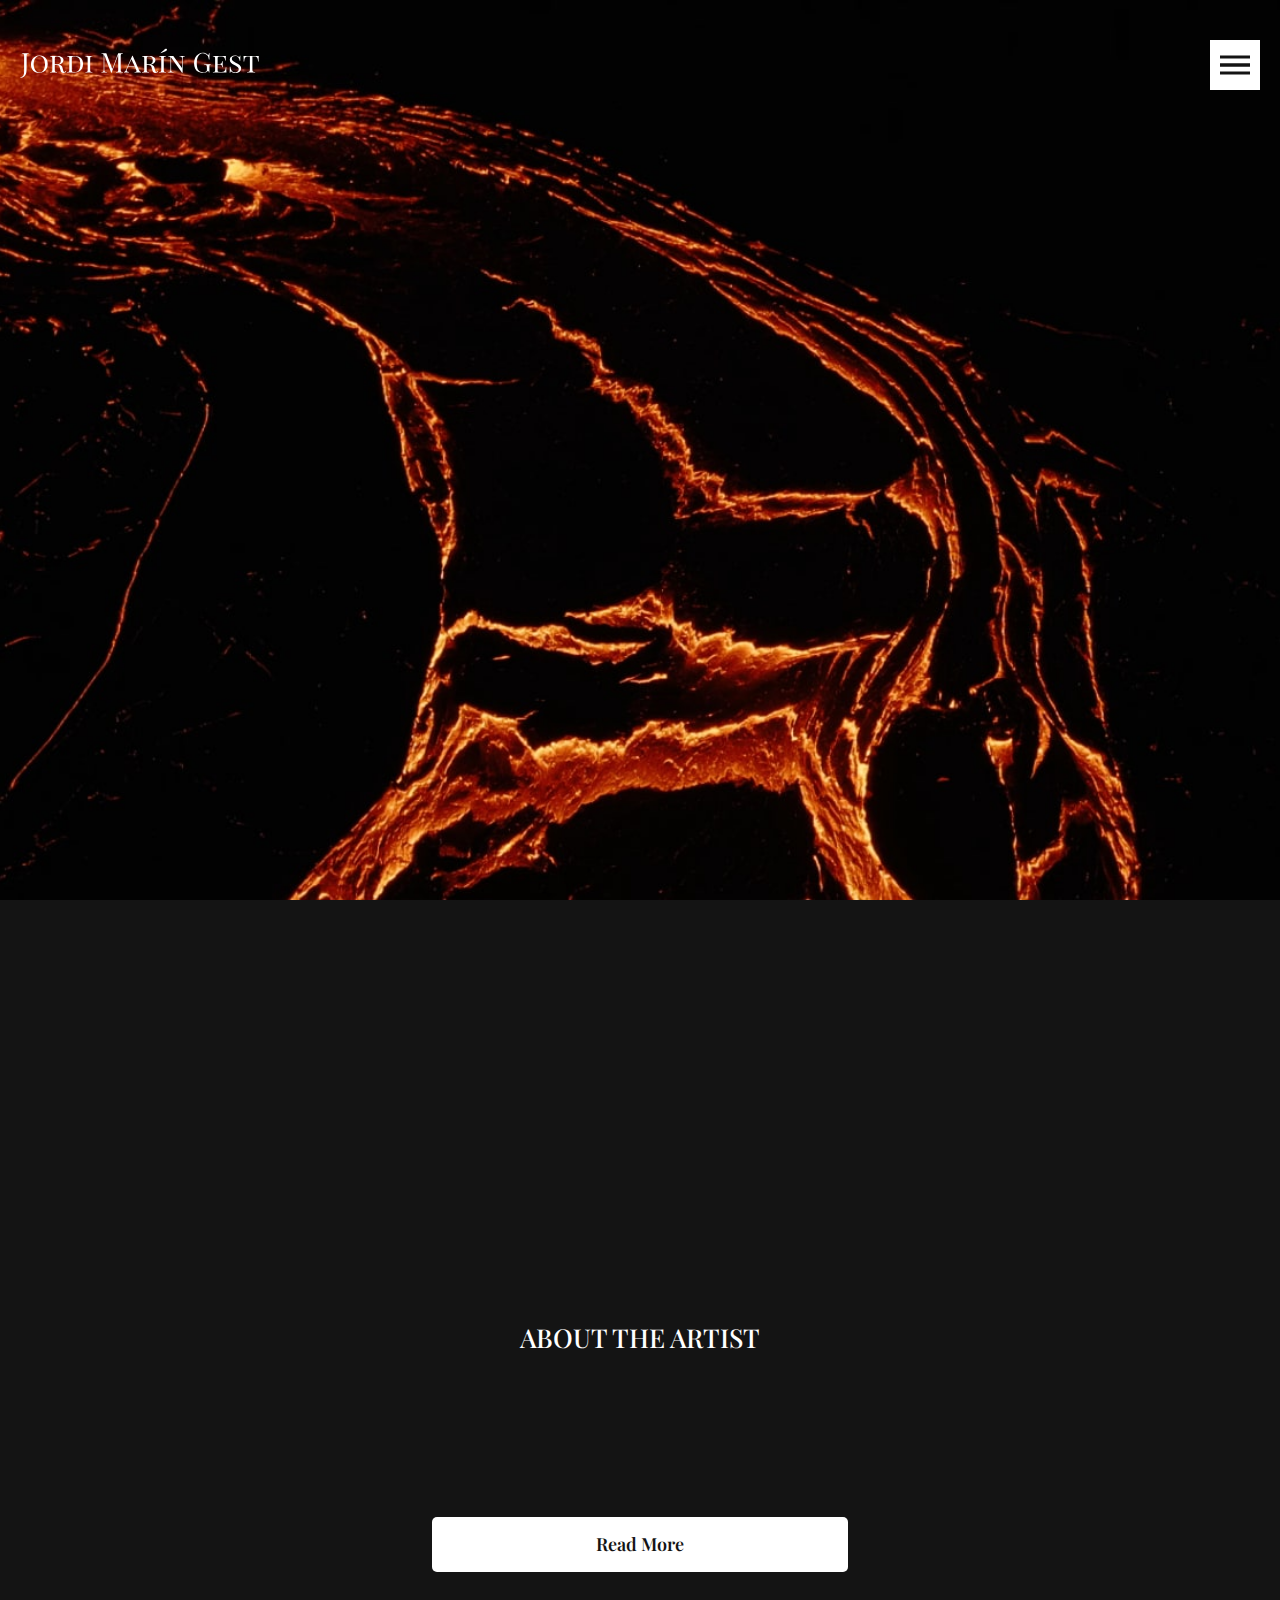
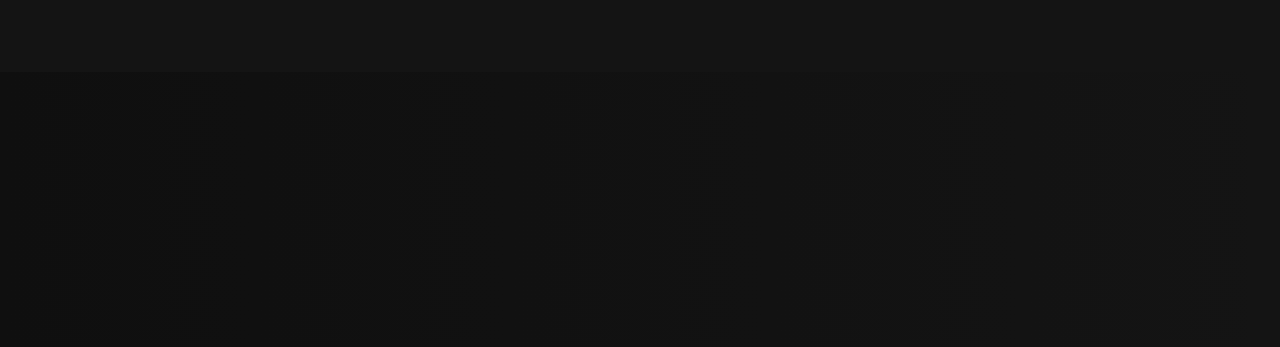
==== commit 42071836: "add about page" ====
--- a/index.html
+++ b/index.html
@@ -30,12 +30,12 @@
                     <div class="header__menu">
                         <ul class="menu">
                             <li>
-                                <a href="#">
+                                <a href="index.html">
                                     home
                                 </a>
                             </li>
                             <li>
-                                <a href="#">
+                                <a href="about.html">
                                     about
                                 </a>
                             </li>
@@ -45,7 +45,7 @@
                                 </a>
                             </li>
                             <li>
-                                <a href="#">
+                                <a href="#contact">
                                     contact
                                 </a>
                             </li>
@@ -117,7 +117,7 @@
                 </div>
             </section>
 
-            <section class="contact" style="background-image: url(img/contact_bg.jpg);">
+            <section class="contact" id="contact" style="background-image: url(img/contact_bg.jpg);">
                 <div class="container">
                     <div class="contact__inner">
                         <div class="contact__inner-title" data-aos="fade">
@@ -191,7 +191,7 @@
                         <div class="footer__menu">
                             <ul>
                                 <li>
-                                    <a href="#">
+                                    <a href="index.html">
                                         home
                                     </a>
                                 </li>
@@ -201,12 +201,12 @@
                                     </a>
                                 </li>
                                 <li>
-                                    <a href="#">
+                                    <a href="about.html">
                                         about
                                     </a>
                                 </li>
                                 <li>
-                                    <a href="#">
+                                    <a href="#contact">
                                         contact
                                     </a>
                                 </li>
--- a/css/style.css
+++ b/css/style.css
@@ -1 +1 @@
-@import url("https://fonts.googleapis.com/css2?family=Playfair+Display+SC:wght@400;700&family=Playfair+Display:wght@400;500&display=swap");html{-webkit-box-sizing:border-box;box-sizing:border-box}*,:after,:before{-webkit-box-sizing:inherit;box-sizing:inherit}body,html{height:100%}a{text-decoration:none;color:inherit}a:hover{color:inherit}button:focus,input:focus{outline:transparent}li{margin:0;padding:0;list-style:none}h1,h2,h3,h4,h5,h6,li,ol,p,ul{margin:0;padding:0}body{margin:0;padding:0;position:relative;overflow-x:hidden;min-width:320px;max-width:100vw;cursor:default;font-weight:400;background:#141414;font-family:"Playfair Display",serif}.main{-webkit-box-flex:1;-ms-flex:1 1 auto;flex:1 1 auto}.pagewrapper{min-height:100%;display:-webkit-box;display:-ms-flexbox;display:flex;-webkit-box-orient:vertical;-webkit-box-direction:normal;-ms-flex-direction:column;flex-direction:column;position:relative;overflow:hidden}.container{padding:0 20px;max-width:1460px;width:100%;margin:0 auto}@media (max-width:1200px){.container{max-width:1140px}}@media (max-width:992px){.container{max-width:960px}}@media (max-width:768px){.container{max-width:720px}}@media (max-width:576px){.container{padding:0 12px;max-width:540px}}.heroscreen{width:100%;height:100vh;background-attachment:fixed;background-position:center;background-size:cover}.heroscreen img{width:100%;height:100%}.about{padding:90px 0 130px;background-attachment:fixed;background-position:center;background-size:cover}.about__inner{text-align:center}.about__inner-photo{width:270px;height:270px;overflow:hidden;margin:0 auto 56px}.about__inner-photo img{width:100%;height:100%;-o-object-fit:cover;object-fit:cover;-o-object-position:center;object-position:center}.about__inner-title h2{color:#FFF;font-size:26px;font-style:normal;font-weight:500;line-height:170%;text-transform:uppercase;margin-bottom:25px}.about__inner-content{max-width:1010px;text-align:center;margin:0 auto 40px}.about__inner-content p{color:#FFF;font-size:18px;font-style:normal;font-weight:400;line-height:170%;margin-bottom:20px}.about__inner-btn a{display:-webkit-inline-box;display:-ms-inline-flexbox;display:inline-flex;-webkit-box-align:center;-ms-flex-align:center;align-items:center;-webkit-box-pack:center;-ms-flex-pack:center;justify-content:center;padding:12px 164px;color:#141414;font-size:18px;font-style:normal;font-weight:600;line-height:170%;text-transform:capitalize;border-radius:5px;background:#FFF;-webkit-transition:0.3s;transition:0.3s}.about__inner-btn a:hover{-webkit-transform:translateY(-6px);transform:translateY(-6px);letter-spacing:1px;background:#141414;color:#fff}.gallery{background:#141414;padding:100px 0 130px}.gallery__inner{text-align:center}.gallery__inner-title h2{color:#FFF;font-family:"Playfair Display SC",serif;font-size:40px;font-style:normal;line-height:normal;margin-bottom:70px}.gallery__inner-photo{width:410px;height:410px;overflow:hidden;border-radius:50%;margin:0 auto}.gallery__inner-photo a{display:block;-webkit-transition:0.3s;transition:0.3s}.gallery__inner-photo a:hover{-webkit-filter:brightness(60%);filter:brightness(60%)}.gallery__inner-photo img{width:100%;height:100%;-o-object-fit:cover;object-fit:cover}.contact{padding:96px 0 186px;background-attachment:fixed;background-position:center;background-size:cover}.contact__inner{width:480px;margin-left:100px}.contact__inner-title h2{color:#FFF;font-family:"Playfair Display SC",serif;font-size:40px;font-style:normal;line-height:normal;margin-bottom:40px}.contact__inner-descr{margin-bottom:40px}.contact__inner-descr p{color:#FFF;font-size:17px;font-style:normal;line-height:170%}.contact__inner-descr a{color:#C9C9C9;font-size:18px;font-style:normal;line-height:170%;-webkit-transition:0.3s;transition:0.3s}.contact__inner-descr a:hover{-webkit-filter:brightness(150%);filter:brightness(150%)}.contact__inner-form{width:100%}.contact__inner-form form{width:100%;-webkit-box-pack:justify;-ms-flex-pack:justify;justify-content:space-between;display:-webkit-box;display:-ms-flexbox;display:flex;-ms-flex-wrap:wrap;flex-wrap:wrap}.inputfield{width:49%;margin-bottom:20px}.inputfield input{width:100%;padding:15px;border-radius:5px;border:1px solid #FFF;color:#FFF;font-size:18px;font-style:normal;line-height:170%;background:transparent}.inputfield input::-webkit-input-placeholder{color:#FFF;-webkit-transition:0.3s;transition:0.3s}.inputfield input::-moz-placeholder{color:#FFF;-moz-transition:0.3s;transition:0.3s}.inputfield input:-ms-input-placeholder{color:#FFF;-ms-transition:0.3s;transition:0.3s}.inputfield input::-ms-input-placeholder{color:#FFF;-ms-transition:0.3s;transition:0.3s}.inputfield input::placeholder{color:#FFF;-webkit-transition:0.3s;transition:0.3s}.inputfield input:focus::-webkit-input-placeholder{opacity:0}.inputfield input:focus::-moz-placeholder{opacity:0}.inputfield input:focus:-ms-input-placeholder{opacity:0}.inputfield input:focus::-ms-input-placeholder{opacity:0}.inputfield input:focus::placeholder{opacity:0}.inputfield-message{margin-bottom:35px;width:100%}.inputfield-message textarea{width:100%;height:156px;resize:none;padding:15px;background:transparent;border-radius:5px;border:1px solid #FFF;color:#FFF}.inputfield-message textarea::-webkit-input-placeholder{color:#FFF;-webkit-transition:0.3s;transition:0.3s}.inputfield-message textarea::-moz-placeholder{color:#FFF;-moz-transition:0.3s;transition:0.3s}.inputfield-message textarea:-ms-input-placeholder{color:#FFF;-ms-transition:0.3s;transition:0.3s}.inputfield-message textarea::-ms-input-placeholder{color:#FFF;-ms-transition:0.3s;transition:0.3s}.inputfield-message textarea::placeholder{color:#FFF;-webkit-transition:0.3s;transition:0.3s}.inputfield-message textarea:focus::-webkit-input-placeholder{opacity:0}.inputfield-message textarea:focus::-moz-placeholder{opacity:0}.inputfield-message textarea:focus:-ms-input-placeholder{opacity:0}.inputfield-message textarea:focus::-ms-input-placeholder{opacity:0}.inputfield-message textarea:focus::placeholder{opacity:0}.formbtn{width:100%;height:55px;display:-webkit-box;display:-ms-flexbox;display:flex;-webkit-box-align:center;-ms-flex-align:center;align-items:center;-webkit-box-pack:center;-ms-flex-pack:center;justify-content:center;border-radius:5px;border:1px solid #FFF;color:#FFF;font-size:18px;font-style:normal;font-weight:600;line-height:170%;outline:none;background:transparent;-webkit-transition:0.3s;transition:0.3s}.formbtn:hover{-webkit-transform:translateY(-8px);transform:translateY(-8px);letter-spacing:2px;background:#fff;color:#141414}@media (max-width:992.8px){.contact{background-position:80%,0%;padding:80px 0 100px;position:relative}.contact:after{content:"";position:absolute;top:0;left:0;height:100%;width:100%;background:linear-gradient(89deg,#0F0F0F 0%,rgba(20,20,20,0) 100%)}.contact__inner{position:relative;z-index:2}.contact__inner-title h2{font-size:38px}.gallery__inner-title h2{font-size:38px}.gallery__inner-photo{width:330px;height:330px}.gallery{padding:60px 0 100px}}@media (max-width:767.8px){.contact__inner{width:100%;margin:0}.gallery__inner-title h2{font-size:36px}.about__inner-content p{font-size:16px;margin-bottom:10px}.about{padding:85px 0 85px}.about__inner-photo{width:200px;height:200px;margin:0 auto 40px}}@media (max-width:575.8px){.contact{padding:55px 0 80px}.inputfield{width:100%}.inputfield-message{margin-bottom:25px}.contact__inner-title h2{font-size:30px;margin-bottom:30px}.gallery{padding:50px 0 80px}.gallery__inner-photo{width:293px;height:293px}.gallery__inner-title h2{font-size:30px;margin-bottom:75px}.about__inner-photo{width:168px;height:168px;margin:0 auto 30px}.about__inner-content p{font-size:15px}.about__inner-content{margin:0 auto 30px}.about__inner-title h2{font-size:24px;margin-bottom:20px}.about__inner-btn a{font-size:16px;font-weight:500;padding:10px;width:100%}}.gallerypage{padding:130px 0 175px}.gallerypage__title{margin-bottom:39px;text-align:center;padding:0 20px}.gallerypage__title h1{color:#FFF;font-family:"Playfair Display SC",serif;font-size:50px;font-style:normal;line-height:normal}.gallerypage__inner{display:-webkit-box;display:-ms-flexbox;display:flex;-webkit-box-align:center;-ms-flex-align:center;align-items:center;-ms-flex-wrap:wrap;flex-wrap:wrap;gap:31px}.gallerypage__item{width:calc(25% - 24px);border-radius:20px;overflow:hidden;max-height:331px;height:21vw}.gallerypage__item a{display:block;position:relative}.gallerypage__item span{position:absolute;cursor:pointer;top:0;left:0;background:rgba(0,0,0,0.7);color:#FFF;font-size:26px;font-style:normal;font-weight:600;line-height:normal;text-transform:uppercase;width:100%;height:100%;display:-webkit-box;display:-ms-flexbox;display:flex;-webkit-box-align:center;-ms-flex-align:center;align-items:center;-webkit-box-pack:center;-ms-flex-pack:center;justify-content:center;-webkit-transition:0.4s;transition:0.4s;z-index:-1;visibility:hidden;opacity:0}.gallerypage__item:hover span{z-index:1;visibility:visible;opacity:1}.gallerypage__item:hover img{-webkit-transform:scale(1.08);transform:scale(1.08)}.gallerypage__item img{width:100%;height:100%;-o-object-fit:cover;object-fit:cover;-webkit-transition:0.4s;transition:0.4s}.fancybox__button--close{border:1px solid #fff;border-radius:5px;width:50px;height:50px;top:40px;right:50px;position:absolute;-webkit-transition:0.3s;transition:0.3s}.fancybox__button--close:hover{background-color:rgba(255,255,255,0.1)}.fancybox__button--fullscreen,.fancybox__button--slideshow,.fancybox__button--thumbs,.fancybox__button--zoom,.fancybox__thumbs,.fancybox__toolbar__items--left{display:none}.fancybox__caption{padding:30px 10px 10px}.fancybox__caption h3{font-family:"Playfair Display SC",serif;color:#FFF;font-size:30px;font-style:normal;font-weight:400;line-height:normal;margin-bottom:18px}.fancybox__caption p{color:rgba(255,255,255,0.7);font-size:18px;font-style:normal;font-weight:400;line-height:170%}@media (max-width:1199.8px){.gallerypage__inner{gap:20px}.gallerypage__item{width:calc(25% - 15px)}}@media (max-width:991.8px){.gallerypage__item{width:calc(33% - 12px);height:29vw}.gallerypage{padding:120px 0 100px}.gallerypage__title{margin-bottom:25px}.gallerypage__title h1{font-size:38px}}@media (max-width:767.8px){.gallerypage__title h1{font-size:32px}.gallerypage__item{width:calc(50% - 10px);height:35vw}.gallerypage{padding:110px 0 80px}}@media (max-width:575.8px){.gallerypage__item{width:100%;height:90vw}}.header{position:fixed;z-index:5;width:100%;padding:40px 0;top:0;left:0;-webkit-transition:0.4s;transition:0.4s}.header.change-bg{background-color:rgba(0,0,0,0.9)}.header__inner{display:-webkit-box;display:-ms-flexbox;display:flex;-webkit-box-align:center;-ms-flex-align:center;align-items:center;-webkit-box-pack:justify;-ms-flex-pack:justify;justify-content:space-between}.header__logo a{display:block}.header__logo a img{height:30px;background-size:cover}.header__burger{background:#FFF;width:50px;height:50px;cursor:pointer;position:relative;z-index:99}button.burger{display:inline-block;padding:15px 10px;width:30px;height:19px;border:none;background:transparent;position:absolute;cursor:pointer;padding:0;top:50%;left:50%;-webkit-transform:translate(-50%,-50%);transform:translate(-50%,-50%)}button.burger:focus{outline:none}button.burger.burger2 span,button.burger.burger2:after,button.burger.burger2:before{width:100%;height:3px;position:absolute;display:block;background:#141414;right:0}button.burger.burger2:after,button.burger.burger2:before{content:"";-webkit-transition:0.3s width 0.4s;transition:0.3s width 0.4s}button.burger.burger2:after{top:0px;left:0px;margin-top:0px}button.burger.burger2:before{bottom:0px;right:0px;margin-bottom:0px}button.burger.burger2 span{top:50%;margin-top:-2px;-webkit-transition:-webkit-transform 0.3s;transition:-webkit-transform 0.3s;transition:transform 0.3s;transition:transform 0.3s,-webkit-transform 0.3s}button.burger.burger2 span:before{content:"";background:#141414;width:100%;height:3px;position:absolute;left:0px;-webkit-transition:-webkit-transform 0.3s;transition:-webkit-transform 0.3s;transition:transform 0.3s;transition:transform 0.3s,-webkit-transform 0.3s}button.burger.burger2.on:after{-webkit-transition:all 0.2s;transition:all 0.2s;width:0%;left:0px}button.burger.burger2.on:before{-webkit-transition:all 0.2s;transition:all 0.2s;width:0%;right:0px}button.burger.burger2.on span{-webkit-transform:rotate(45deg);transform:rotate(45deg);-webkit-transition:0.3s -webkit-transform 0.4s;transition:0.3s -webkit-transform 0.4s;transition:0.3s transform 0.4s;transition:0.3s transform 0.4s,0.3s -webkit-transform 0.4s}button.burger.burger2.on span:before{-webkit-transform:rotate(-90deg);transform:rotate(-90deg);-webkit-transition:0.3s -webkit-transform 0.4s;transition:0.3s -webkit-transform 0.4s;transition:0.3s transform 0.4s;transition:0.3s transform 0.4s,0.3s -webkit-transform 0.4s}.header__menu{position:fixed;display:-webkit-box;display:-ms-flexbox;display:flex;-webkit-box-orient:vertical;-webkit-box-direction:normal;-ms-flex-direction:column;flex-direction:column;text-align:center;-webkit-box-align:center;-ms-flex-align:center;align-items:center;-webkit-box-pack:center;-ms-flex-pack:center;justify-content:center;top:0;left:0;width:100%;height:100vh;height:100%;background:rgba(20,20,20,0.98);-webkit-transition:0.5s 0.5s;transition:0.5s 0.5s;visibility:hidden;z-index:-1;opacity:0;overflow:auto}.header__menu-wrapper{min-height:100%}.header__menu .menu li{color:#FFF;font-size:35px;font-style:normal;line-height:normal;margin-bottom:45px;opacity:0;font-family:"Playfair Display SC",serif;-webkit-transition:0.4s;transition:0.4s}.header__menu .menu li a{-webkit-transition:0.4s;transition:0.4s}.header__menu .menu li a:hover{opacity:0.6}.header__menu .socials{display:-webkit-box;display:-ms-flexbox;display:flex;-webkit-box-pack:center;-ms-flex-pack:center;justify-content:center;margin-top:35px;-webkit-transition:0.4s;transition:0.4s;opacity:0}.header__menu .socials img{width:35px;height:35px;background-size:cover}.header__menu .socials a{-webkit-filter:brightness(50%);filter:brightness(50%);-webkit-transition:0.3s;transition:0.3s}.header__menu .socials a:hover{-webkit-filter:brightness(100%);filter:brightness(100%)}.header__menu .socials li+li{margin-left:35px}.header__menu.show{opacity:1;visibility:visible;z-index:1;-webkit-transition:0.5s;transition:0.5s}.header__menu.show .menu li{opacity:1}.header__menu.show .menu li:first-child{-webkit-transition:0.8s 0.4s;transition:0.8s 0.4s}.header__menu.show .menu li:nth-child(2){-webkit-transition:0.8s 0.6s;transition:0.8s 0.6s}.header__menu.show .menu li:nth-child(3){-webkit-transition:0.8s 0.8s;transition:0.8s 0.8s}.header__menu.show .menu li:nth-child(4){-webkit-transition:0.8s 1s;transition:0.8s 1s}.header__menu.show .socials{opacity:1;-webkit-transition:0.8s 1.2s;transition:0.8s 1.2s}@media (max-width:991.8px){.header__logo a img{height:25px}}@media (max-width:767.8px){.header__menu .menu li{font-size:25px}.header{padding:30px 0}.header__burger{width:40px;height:40px}button.burger{width:24px;height:19px}}@media (max-width:374.8px){.header__logo a img{height:26px}}.footer{padding:65px 0 68px;background:-webkit-gradient(linear,left top,right top,from(#0F0F0F),to(rgba(20,20,20,0)));background:linear-gradient(90deg,#0F0F0F 0%,rgba(20,20,20,0) 100%)}.footer__inner{display:-webkit-box;display:-ms-flexbox;display:flex;-webkit-box-align:center;-ms-flex-align:center;align-items:center;-webkit-box-pack:justify;-ms-flex-pack:justify;justify-content:space-between}.footer__logo{height:30px;margin-bottom:25px}.footer__logo img{height:100%;background-size:cover}.footer__copy{margin-bottom:25px}.footer__copy p{color:#FFF;font-family:"Playfair Display SC",serif;font-size:14px;font-style:normal;line-height:170%}.footer__social ul{display:-webkit-box;display:-ms-flexbox;display:flex;-webkit-box-align:center;-ms-flex-align:center;align-items:center}.footer__social img{width:35px;height:35px;background-size:cover}.footer__social li+li{margin-left:35px}.footer__social li a{display:block;-webkit-transition:0.3s;transition:0.3s}.footer__social li a:hover{opacity:0.7}.footer__menu ul{display:-webkit-box;display:-ms-flexbox;display:flex;-webkit-box-align:center;-ms-flex-align:center;align-items:center}.footer__menu li a{color:#FFF;font-size:18px;font-style:normal;line-height:normal;text-transform:uppercase;-webkit-transition:0.3s;transition:0.3s}.footer__menu li a:hover{opacity:0.7}.footer__menu li+li{margin-left:60px}.footer__logo-mobile{display:none}@media (max-width:991.8px){.footer__logo-mobile{display:block;margin-bottom:65px}.footer__logo-mobile a{display:block;height:30px}.footer__logo-mobile a img{height:100%;background-size:cover}.footer__inner{-ms-flex-wrap:wrap;flex-wrap:wrap}.footer__logo{display:none}.footer__left{-webkit-box-ordinal-group:3;-ms-flex-order:2;order:2;width:100%;display:-webkit-box;display:-ms-flexbox;display:flex;-ms-flex-wrap:wrap;flex-wrap:wrap}.footer__social{-webkit-box-ordinal-group:2;-ms-flex-order:1;order:1;width:100%;margin-bottom:65px}.footer__copy{-webkit-box-ordinal-group:3;-ms-flex-order:2;order:2;width:100%}.footer__right{-webkit-box-ordinal-group:2;-ms-flex-order:1;order:1;width:100%;margin-bottom:65px}.footer{padding:50px 0 40px}}@media (max-width:575.8px){.footer{padding:50px 0 15px}.footer__logo-mobile a{height:30px;text-align:center}.footer__social ul{width:100%;-webkit-box-pack:center;-ms-flex-pack:center;justify-content:center}.footer__copy p{text-align:center}.footer__menu ul{-ms-flex-wrap:wrap;flex-wrap:wrap}.footer__menu ul li{width:100%;text-align:center}.footer__menu ul li+li{margin:20px 0 0}}+@import url("https://fonts.googleapis.com/css2?family=Playfair+Display+SC:wght@400;700&family=Playfair+Display:wght@400;500&display=swap");html{-webkit-box-sizing:border-box;box-sizing:border-box}*,:after,:before{-webkit-box-sizing:inherit;box-sizing:inherit}body,html{height:100%}a{text-decoration:none;color:inherit}a:hover{color:inherit}button:focus,input:focus{outline:transparent}li{margin:0;padding:0;list-style:none}h1,h2,h3,h4,h5,h6,li,ol,p,ul{margin:0;padding:0}body{margin:0;padding:0;position:relative;overflow-x:hidden;min-width:320px;max-width:100vw;cursor:default;font-weight:400;background:#141414;font-family:"Playfair Display",serif}.main{-webkit-box-flex:1;-ms-flex:1 1 auto;flex:1 1 auto}.pagewrapper{min-height:100%;display:-webkit-box;display:-ms-flexbox;display:flex;-webkit-box-orient:vertical;-webkit-box-direction:normal;-ms-flex-direction:column;flex-direction:column;position:relative;overflow:hidden}.container{padding:0 20px;max-width:1460px;width:100%;margin:0 auto}@media (max-width:1200px){.container{max-width:1140px}}@media (max-width:992px){.container{max-width:960px}}@media (max-width:768px){.container{max-width:720px}}@media (max-width:576px){.container{padding:0 12px;max-width:540px}}.heroscreen{width:100%;height:100vh;background-attachment:fixed;background-position:center;background-size:cover}.heroscreen img{width:100%;height:100%}.about{padding:90px 0 130px;background-attachment:fixed;background-position:center;background-size:cover}.about__inner{text-align:center}.about__inner-photo{width:270px;height:270px;overflow:hidden;margin:0 auto 56px}.about__inner-photo img{width:100%;height:100%;-o-object-fit:cover;object-fit:cover;-o-object-position:center;object-position:center}.about__inner-title h2{color:#FFF;font-size:26px;font-style:normal;font-weight:500;line-height:170%;text-transform:uppercase;margin-bottom:25px}.about__inner-content{max-width:1010px;text-align:center;margin:0 auto 40px}.about__inner-content p{color:#FFF;font-size:18px;font-style:normal;font-weight:400;line-height:170%;margin-bottom:20px}.about__inner-btn a{display:-webkit-inline-box;display:-ms-inline-flexbox;display:inline-flex;-webkit-box-align:center;-ms-flex-align:center;align-items:center;-webkit-box-pack:center;-ms-flex-pack:center;justify-content:center;padding:12px 164px;color:#141414;font-size:18px;font-style:normal;font-weight:600;line-height:170%;text-transform:capitalize;border-radius:5px;background:#FFF;-webkit-transition:0.3s;transition:0.3s}.about__inner-btn a:hover{-webkit-transform:translateY(-6px);transform:translateY(-6px);letter-spacing:1px;background:#141414;color:#fff}.gallery{background:#141414;padding:100px 0 130px}.gallery__inner{text-align:center}.gallery__inner-title h2{color:#FFF;font-family:"Playfair Display SC",serif;font-size:40px;font-style:normal;line-height:normal;margin-bottom:70px}.gallery__inner-photo{width:410px;height:410px;overflow:hidden;border-radius:50%;margin:0 auto}.gallery__inner-photo a{display:block;-webkit-transition:0.3s;transition:0.3s}.gallery__inner-photo a:hover{-webkit-filter:brightness(60%);filter:brightness(60%)}.gallery__inner-photo img{width:100%;height:100%;-o-object-fit:cover;object-fit:cover}.contact{padding:96px 0 186px;background-attachment:fixed;background-position:center;background-size:cover}.contact__inner{width:480px;margin-left:100px}.contact__inner-title h2{color:#FFF;font-family:"Playfair Display SC",serif;font-size:40px;font-style:normal;line-height:normal;margin-bottom:40px}.contact__inner-descr{margin-bottom:40px}.contact__inner-descr p{color:#FFF;font-size:17px;font-style:normal;line-height:170%}.contact__inner-descr a{color:#C9C9C9;font-size:18px;font-style:normal;line-height:170%;-webkit-transition:0.3s;transition:0.3s}.contact__inner-descr a:hover{-webkit-filter:brightness(150%);filter:brightness(150%)}.contact__inner-form{width:100%}.contact__inner-form form{width:100%;-webkit-box-pack:justify;-ms-flex-pack:justify;justify-content:space-between;display:-webkit-box;display:-ms-flexbox;display:flex;-ms-flex-wrap:wrap;flex-wrap:wrap}.inputfield{width:49%;margin-bottom:20px}.inputfield input{width:100%;padding:15px;border-radius:5px;border:1px solid #FFF;color:#FFF;font-size:18px;font-style:normal;line-height:170%;background:transparent}.inputfield input::-webkit-input-placeholder{color:#FFF;-webkit-transition:0.3s;transition:0.3s}.inputfield input::-moz-placeholder{color:#FFF;-moz-transition:0.3s;transition:0.3s}.inputfield input:-ms-input-placeholder{color:#FFF;-ms-transition:0.3s;transition:0.3s}.inputfield input::-ms-input-placeholder{color:#FFF;-ms-transition:0.3s;transition:0.3s}.inputfield input::placeholder{color:#FFF;-webkit-transition:0.3s;transition:0.3s}.inputfield input:focus::-webkit-input-placeholder{opacity:0}.inputfield input:focus::-moz-placeholder{opacity:0}.inputfield input:focus:-ms-input-placeholder{opacity:0}.inputfield input:focus::-ms-input-placeholder{opacity:0}.inputfield input:focus::placeholder{opacity:0}.inputfield-message{margin-bottom:35px;width:100%}.inputfield-message textarea{width:100%;height:156px;resize:none;padding:15px;background:transparent;border-radius:5px;border:1px solid #FFF;color:#FFF}.inputfield-message textarea::-webkit-input-placeholder{color:#FFF;-webkit-transition:0.3s;transition:0.3s}.inputfield-message textarea::-moz-placeholder{color:#FFF;-moz-transition:0.3s;transition:0.3s}.inputfield-message textarea:-ms-input-placeholder{color:#FFF;-ms-transition:0.3s;transition:0.3s}.inputfield-message textarea::-ms-input-placeholder{color:#FFF;-ms-transition:0.3s;transition:0.3s}.inputfield-message textarea::placeholder{color:#FFF;-webkit-transition:0.3s;transition:0.3s}.inputfield-message textarea:focus::-webkit-input-placeholder{opacity:0}.inputfield-message textarea:focus::-moz-placeholder{opacity:0}.inputfield-message textarea:focus:-ms-input-placeholder{opacity:0}.inputfield-message textarea:focus::-ms-input-placeholder{opacity:0}.inputfield-message textarea:focus::placeholder{opacity:0}.formbtn{width:100%;height:55px;display:-webkit-box;display:-ms-flexbox;display:flex;-webkit-box-align:center;-ms-flex-align:center;align-items:center;-webkit-box-pack:center;-ms-flex-pack:center;justify-content:center;border-radius:5px;border:1px solid #FFF;color:#FFF;font-size:18px;font-style:normal;font-weight:600;line-height:170%;outline:none;background:transparent;-webkit-transition:0.3s;transition:0.3s}.formbtn:hover{-webkit-transform:translateY(-8px);transform:translateY(-8px);letter-spacing:2px;background:#fff;color:#141414}@media (max-width:992.8px){.contact{background-position:80%,0%;padding:80px 0 100px;position:relative}.contact:after{content:"";position:absolute;top:0;left:0;height:100%;width:100%;background:linear-gradient(89deg,#0F0F0F 0%,rgba(20,20,20,0) 100%)}.contact__inner{position:relative;z-index:2}.contact__inner-title h2{font-size:38px}.gallery__inner-title h2{font-size:38px}.gallery__inner-photo{width:330px;height:330px}.gallery{padding:60px 0 100px}}@media (max-width:767.8px){.contact__inner{width:100%;margin:0}.gallery__inner-title h2{font-size:36px}.about__inner-content p{font-size:16px;margin-bottom:10px}.about{padding:85px 0 85px}.about__inner-photo{width:200px;height:200px;margin:0 auto 40px}}@media (max-width:575.8px){.contact{padding:55px 0 80px}.inputfield{width:100%}.inputfield-message{margin-bottom:25px}.contact__inner-title h2{font-size:30px;margin-bottom:30px}.gallery{padding:50px 0 80px}.gallery__inner-photo{width:293px;height:293px}.gallery__inner-title h2{font-size:30px;margin-bottom:75px}.about__inner-photo{width:168px;height:168px;margin:0 auto 30px}.about__inner-content p{font-size:15px}.about__inner-content{margin:0 auto 30px}.about__inner-title h2{font-size:24px;margin-bottom:20px}.about__inner-btn a{font-size:16px;font-weight:500;padding:10px;width:100%}}.gallerypage{padding:130px 0 175px}.gallerypage__title{margin-bottom:39px;text-align:center;padding:0 20px}.gallerypage__title h1{color:#FFF;font-family:"Playfair Display SC",serif;font-size:50px;font-style:normal;line-height:normal}.gallerypage__inner{display:-webkit-box;display:-ms-flexbox;display:flex;-webkit-box-align:center;-ms-flex-align:center;align-items:center;-ms-flex-wrap:wrap;flex-wrap:wrap;gap:31px}.gallerypage__item{width:calc(25% - 24px);border-radius:20px;overflow:hidden;max-height:331px;height:21vw}.gallerypage__item a{display:block;position:relative}.gallerypage__item span{position:absolute;cursor:pointer;top:0;left:0;background:rgba(0,0,0,0.7);color:#FFF;font-size:26px;font-style:normal;font-weight:600;line-height:normal;text-transform:uppercase;width:100%;height:100%;display:-webkit-box;display:-ms-flexbox;display:flex;-webkit-box-align:center;-ms-flex-align:center;align-items:center;-webkit-box-pack:center;-ms-flex-pack:center;justify-content:center;-webkit-transition:0.4s;transition:0.4s;z-index:-1;visibility:hidden;opacity:0}.gallerypage__item:hover span{z-index:1;visibility:visible;opacity:1}.gallerypage__item:hover img{-webkit-transform:scale(1.08);transform:scale(1.08)}.gallerypage__item img{width:100%;height:100%;-o-object-fit:cover;object-fit:cover;-webkit-transition:0.4s;transition:0.4s}.fancybox__button--close{border:1px solid #fff;border-radius:5px;width:50px;height:50px;top:40px;right:50px;position:absolute;-webkit-transition:0.3s;transition:0.3s}.fancybox__button--close:hover{background-color:rgba(255,255,255,0.1)}.fancybox__button--fullscreen,.fancybox__button--slideshow,.fancybox__button--thumbs,.fancybox__button--zoom,.fancybox__thumbs,.fancybox__toolbar__items--left{display:none}.fancybox__caption{padding:30px 10px 10px}.fancybox__caption h3{font-family:"Playfair Display SC",serif;color:#FFF;font-size:30px;font-style:normal;font-weight:400;line-height:normal;margin-bottom:18px}.fancybox__caption p{color:rgba(255,255,255,0.7);font-size:18px;font-style:normal;font-weight:400;line-height:170%}@media (max-width:1199.8px){.gallerypage__inner{gap:20px}.gallerypage__item{width:calc(25% - 15px)}}@media (max-width:991.8px){.gallerypage__item{width:calc(33% - 12px);height:29vw}.gallerypage{padding:120px 0 100px}.gallerypage__title{margin-bottom:25px}.gallerypage__title h1{font-size:38px}}@media (max-width:767.8px){.gallerypage__title h1{font-size:32px}.gallerypage__item{width:calc(50% - 10px);height:35vw}.gallerypage{padding:110px 0 80px}}@media (max-width:575.8px){.gallerypage__item{width:100%;height:90vw}}.aboutpage{padding:198px 0 100px}.aboutpage__inner{display:-webkit-box;display:-ms-flexbox;display:flex;gap:65px;-webkit-box-pack:justify;-ms-flex-pack:justify;justify-content:space-between;-ms-flex-wrap:wrap;flex-wrap:wrap;-webkit-box-align:center;-ms-flex-align:center;align-items:center}.aboutpage__inner-left{width:40%}.aboutpage__inner-left img{width:100%;background-size:cover}.aboutpage__mobile-title h2{display:none}.aboutpage__inner-right{width:55%}.aboutpage__inner-right h1{color:#FFF;font-family:"Playfair Display SC",serif;font-size:60px;font-style:normal;font-weight:400;line-height:normal;margin-bottom:60px}.aboutpage__inner-right p{color:rgba(255,255,255,0.75);font-size:18px;font-style:normal;line-height:170%;margin-bottom:20px}.aboutpage__inner-right span{margin-top:60px;color:rgba(255,255,255,0.75);font-size:18px;font-style:normal;display:block;line-height:170%}.aboutpage__inner-right span:before{content:"";display:inline-block;vertical-align:middle;width:51px;height:1px;margin-right:18px;background-color:rgba(255,255,255,0.75)}.aboutpage__inner-content li,.aboutpage__inner-content p{color:rgba(255,255,255,0.75);font-size:18px;font-style:normal;line-height:170%;margin-bottom:20px}@media (max-width:1399.8px){.aboutpage__inner{gap:40px}}@media (max-width:991.8px){.aboutpage{padding:150px 0 100px}.aboutpage__inner-right{width:100%;margin-bottom:20px}.aboutpage__inner-right h1{display:none}.aboutpage__inner-left{text-align:center;width:100%}.aboutpage__inner-left img{max-width:550px}.aboutpage__mobile-title h2{display:block;color:#FFF;font-family:"Playfair Display SC",serif;font-size:50px;text-align:center;font-style:normal;font-weight:400;line-height:normal;margin-bottom:50px}}@media (max-width:767.8px){.aboutpage{padding:130px 0 100px}.aboutpage__inner-right p{font-size:16px;margin-bottom:15px}.aboutpage__inner-content li,.aboutpage__inner-content p{font-size:16px;margin-bottom:15px}.aboutpage__inner-right span{margin-top:30px}.aboutpage__mobile-title h2{font-size:30px;margin-bottom:40px}}.header{position:fixed;z-index:5;width:100%;padding:40px 0;top:0;left:0;-webkit-transition:0.4s;transition:0.4s}.header.change-bg{background-color:rgba(0,0,0,0.9)}.header__inner{display:-webkit-box;display:-ms-flexbox;display:flex;-webkit-box-align:center;-ms-flex-align:center;align-items:center;-webkit-box-pack:justify;-ms-flex-pack:justify;justify-content:space-between}.header__logo a{display:block}.header__logo a img{height:30px;background-size:cover}.header__burger{background:#FFF;width:50px;height:50px;cursor:pointer;position:relative;z-index:99}button.burger{display:inline-block;padding:15px 10px;width:30px;height:19px;border:none;background:transparent;position:absolute;cursor:pointer;padding:0;top:50%;left:50%;-webkit-transform:translate(-50%,-50%);transform:translate(-50%,-50%)}button.burger:focus{outline:none}button.burger.burger2 span,button.burger.burger2:after,button.burger.burger2:before{width:100%;height:3px;position:absolute;display:block;background:#141414;right:0}button.burger.burger2:after,button.burger.burger2:before{content:"";-webkit-transition:0.3s width 0.4s;transition:0.3s width 0.4s}button.burger.burger2:after{top:0px;left:0px;margin-top:0px}button.burger.burger2:before{bottom:0px;right:0px;margin-bottom:0px}button.burger.burger2 span{top:50%;margin-top:-2px;-webkit-transition:-webkit-transform 0.3s;transition:-webkit-transform 0.3s;transition:transform 0.3s;transition:transform 0.3s,-webkit-transform 0.3s}button.burger.burger2 span:before{content:"";background:#141414;width:100%;height:3px;position:absolute;left:0px;-webkit-transition:-webkit-transform 0.3s;transition:-webkit-transform 0.3s;transition:transform 0.3s;transition:transform 0.3s,-webkit-transform 0.3s}button.burger.burger2.on:after{-webkit-transition:all 0.2s;transition:all 0.2s;width:0%;left:0px}button.burger.burger2.on:before{-webkit-transition:all 0.2s;transition:all 0.2s;width:0%;right:0px}button.burger.burger2.on span{-webkit-transform:rotate(45deg);transform:rotate(45deg);-webkit-transition:0.3s -webkit-transform 0.4s;transition:0.3s -webkit-transform 0.4s;transition:0.3s transform 0.4s;transition:0.3s transform 0.4s,0.3s -webkit-transform 0.4s}button.burger.burger2.on span:before{-webkit-transform:rotate(-90deg);transform:rotate(-90deg);-webkit-transition:0.3s -webkit-transform 0.4s;transition:0.3s -webkit-transform 0.4s;transition:0.3s transform 0.4s;transition:0.3s transform 0.4s,0.3s -webkit-transform 0.4s}.header__menu{position:fixed;display:-webkit-box;display:-ms-flexbox;display:flex;-webkit-box-orient:vertical;-webkit-box-direction:normal;-ms-flex-direction:column;flex-direction:column;text-align:center;-webkit-box-align:center;-ms-flex-align:center;align-items:center;-webkit-box-pack:center;-ms-flex-pack:center;justify-content:center;top:0;left:0;width:100%;height:100vh;height:100%;background:rgba(20,20,20,0.98);-webkit-transition:0.5s 0.5s;transition:0.5s 0.5s;visibility:hidden;z-index:-1;opacity:0;overflow:auto}.header__menu-wrapper{min-height:100%}.header__menu .menu li{color:#FFF;font-size:35px;font-style:normal;line-height:normal;margin-bottom:45px;opacity:0;font-family:"Playfair Display SC",serif;-webkit-transition:0.4s;transition:0.4s}.header__menu .menu li a{-webkit-transition:0.4s;transition:0.4s}.header__menu .menu li a:hover{opacity:0.6}.header__menu .socials{display:-webkit-box;display:-ms-flexbox;display:flex;-webkit-box-pack:center;-ms-flex-pack:center;justify-content:center;margin-top:35px;-webkit-transition:0.4s;transition:0.4s;opacity:0}.header__menu .socials img{width:35px;height:35px;background-size:cover}.header__menu .socials a{-webkit-filter:brightness(50%);filter:brightness(50%);-webkit-transition:0.3s;transition:0.3s}.header__menu .socials a:hover{-webkit-filter:brightness(100%);filter:brightness(100%)}.header__menu .socials li+li{margin-left:35px}.header__menu.show{opacity:1;visibility:visible;z-index:1;-webkit-transition:0.5s;transition:0.5s}.header__menu.show .menu li{opacity:1}.header__menu.show .menu li:first-child{-webkit-transition:0.8s 0.4s;transition:0.8s 0.4s}.header__menu.show .menu li:nth-child(2){-webkit-transition:0.8s 0.6s;transition:0.8s 0.6s}.header__menu.show .menu li:nth-child(3){-webkit-transition:0.8s 0.8s;transition:0.8s 0.8s}.header__menu.show .menu li:nth-child(4){-webkit-transition:0.8s 1s;transition:0.8s 1s}.header__menu.show .socials{opacity:1;-webkit-transition:0.8s 1.2s;transition:0.8s 1.2s}@media (max-width:991.8px){.header__logo a img{height:25px}}@media (max-width:767.8px){.header__menu .menu li{font-size:25px}.header{padding:30px 0}.header__burger{width:40px;height:40px}button.burger{width:24px;height:19px}}@media (max-width:374.8px){.header__logo a img{height:26px}}.footer{padding:65px 0 68px;background:-webkit-gradient(linear,left top,right top,from(#0F0F0F),to(rgba(20,20,20,0)));background:linear-gradient(90deg,#0F0F0F 0%,rgba(20,20,20,0) 100%)}.footer__inner{display:-webkit-box;display:-ms-flexbox;display:flex;-webkit-box-align:center;-ms-flex-align:center;align-items:center;-webkit-box-pack:justify;-ms-flex-pack:justify;justify-content:space-between}.footer__logo{height:30px;margin-bottom:25px}.footer__logo img{height:100%;background-size:cover}.footer__copy{margin-bottom:25px}.footer__copy p{color:#FFF;font-family:"Playfair Display SC",serif;font-size:14px;font-style:normal;line-height:170%}.footer__social ul{display:-webkit-box;display:-ms-flexbox;display:flex;-webkit-box-align:center;-ms-flex-align:center;align-items:center}.footer__social img{width:35px;height:35px;background-size:cover}.footer__social li+li{margin-left:35px}.footer__social li a{display:block;-webkit-transition:0.3s;transition:0.3s}.footer__social li a:hover{opacity:0.7}.footer__menu ul{display:-webkit-box;display:-ms-flexbox;display:flex;-webkit-box-align:center;-ms-flex-align:center;align-items:center}.footer__menu li a{color:#FFF;font-size:18px;font-style:normal;line-height:normal;text-transform:uppercase;-webkit-transition:0.3s;transition:0.3s}.footer__menu li a:hover{opacity:0.7}.footer__menu li+li{margin-left:60px}.footer__logo-mobile{display:none}@media (max-width:991.8px){.footer__logo-mobile{display:block;margin-bottom:65px}.footer__logo-mobile a{display:block;height:30px}.footer__logo-mobile a img{height:100%;background-size:cover}.footer__inner{-ms-flex-wrap:wrap;flex-wrap:wrap}.footer__logo{display:none}.footer__left{-webkit-box-ordinal-group:3;-ms-flex-order:2;order:2;width:100%;display:-webkit-box;display:-ms-flexbox;display:flex;-ms-flex-wrap:wrap;flex-wrap:wrap}.footer__social{-webkit-box-ordinal-group:2;-ms-flex-order:1;order:1;width:100%;margin-bottom:65px}.footer__copy{-webkit-box-ordinal-group:3;-ms-flex-order:2;order:2;width:100%}.footer__right{-webkit-box-ordinal-group:2;-ms-flex-order:1;order:1;width:100%;margin-bottom:65px}.footer{padding:50px 0 40px}}@media (max-width:575.8px){.footer{padding:50px 0 15px}.footer__logo-mobile a{height:30px;text-align:center}.footer__social ul{width:100%;-webkit-box-pack:center;-ms-flex-pack:center;justify-content:center}.footer__copy p{text-align:center}.footer__menu ul{-ms-flex-wrap:wrap;flex-wrap:wrap}.footer__menu ul li{width:100%;text-align:center}.footer__menu ul li+li{margin:20px 0 0}}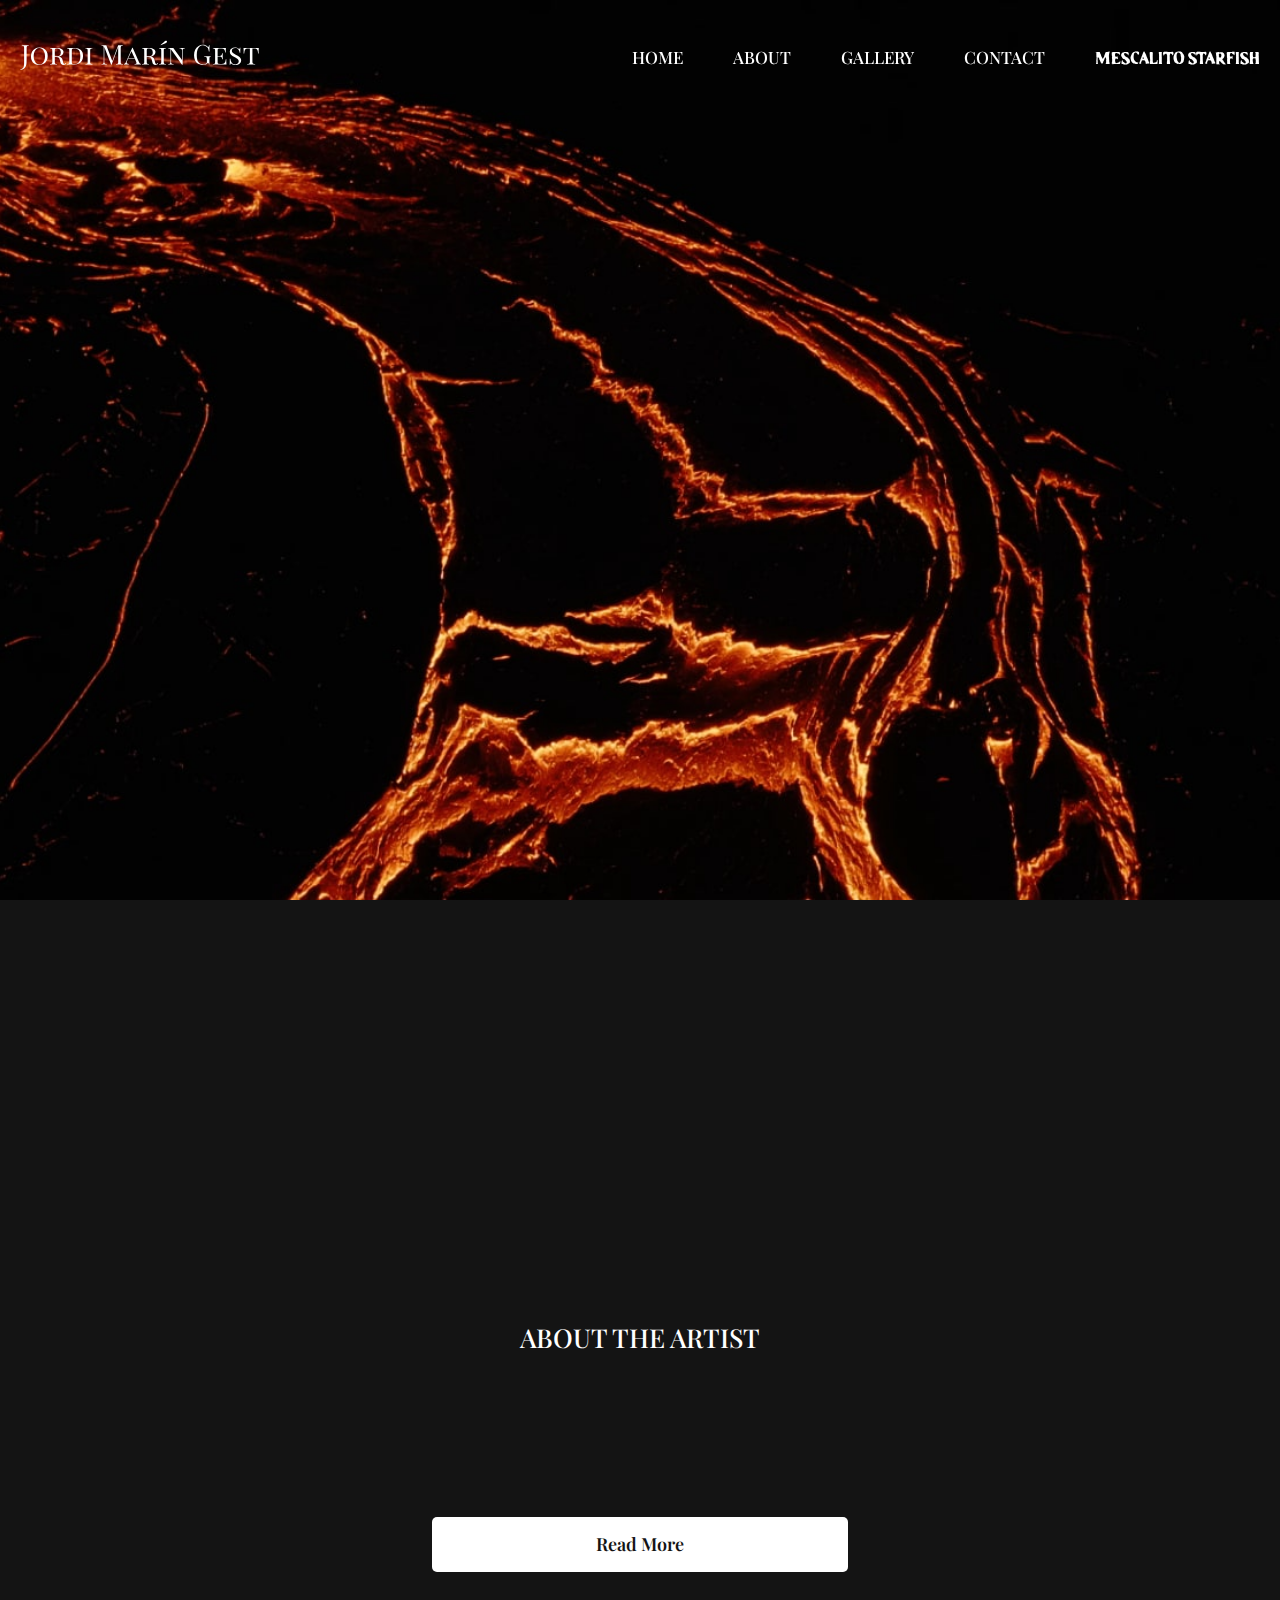
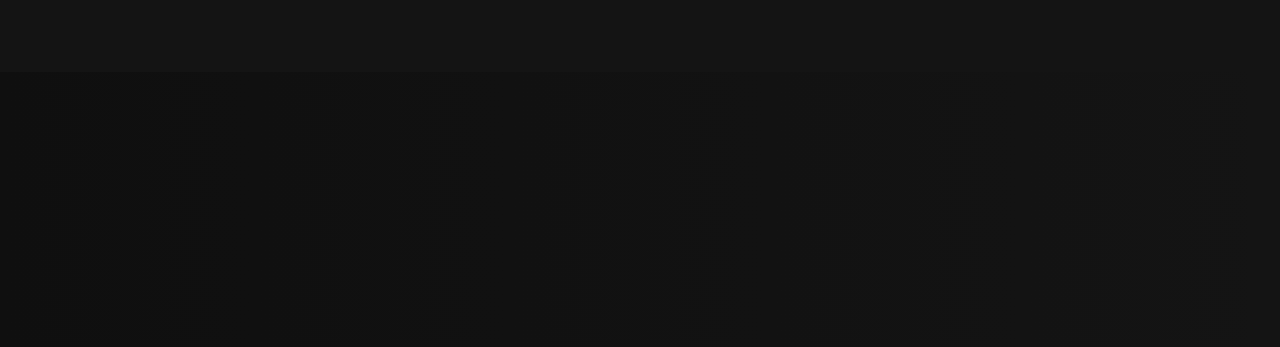
==== commit e12499c0: "fix header" ====
--- a/index.html
+++ b/index.html
@@ -47,6 +47,11 @@
                             <li>
                                 <a href="#contact">
                                     contact
+                                </a>
+                            </li>
+                            <li class="mescalito">
+                                <a href="#">
+                                    Mescalito Starfish
                                 </a>
                             </li>
                         </ul>
--- a/css/style.css
+++ b/css/style.css
@@ -1 +1 @@
-@import url("https://fonts.googleapis.com/css2?family=Playfair+Display+SC:wght@400;700&family=Playfair+Display:wght@400;500&display=swap");html{-webkit-box-sizing:border-box;box-sizing:border-box}*,:after,:before{-webkit-box-sizing:inherit;box-sizing:inherit}body,html{height:100%}a{text-decoration:none;color:inherit}a:hover{color:inherit}button:focus,input:focus{outline:transparent}li{margin:0;padding:0;list-style:none}h1,h2,h3,h4,h5,h6,li,ol,p,ul{margin:0;padding:0}body{margin:0;padding:0;position:relative;overflow-x:hidden;min-width:320px;max-width:100vw;cursor:default;font-weight:400;background:#141414;font-family:"Playfair Display",serif}.main{-webkit-box-flex:1;-ms-flex:1 1 auto;flex:1 1 auto}.pagewrapper{min-height:100%;display:-webkit-box;display:-ms-flexbox;display:flex;-webkit-box-orient:vertical;-webkit-box-direction:normal;-ms-flex-direction:column;flex-direction:column;position:relative;overflow:hidden}.container{padding:0 20px;max-width:1460px;width:100%;margin:0 auto}@media (max-width:1200px){.container{max-width:1140px}}@media (max-width:992px){.container{max-width:960px}}@media (max-width:768px){.container{max-width:720px}}@media (max-width:576px){.container{padding:0 12px;max-width:540px}}.heroscreen{width:100%;height:100vh;background-attachment:fixed;background-position:center;background-size:cover}.heroscreen img{width:100%;height:100%}.about{padding:90px 0 130px;background-attachment:fixed;background-position:center;background-size:cover}.about__inner{text-align:center}.about__inner-photo{width:270px;height:270px;overflow:hidden;margin:0 auto 56px}.about__inner-photo img{width:100%;height:100%;-o-object-fit:cover;object-fit:cover;-o-object-position:center;object-position:center}.about__inner-title h2{color:#FFF;font-size:26px;font-style:normal;font-weight:500;line-height:170%;text-transform:uppercase;margin-bottom:25px}.about__inner-content{max-width:1010px;text-align:center;margin:0 auto 40px}.about__inner-content p{color:#FFF;font-size:18px;font-style:normal;font-weight:400;line-height:170%;margin-bottom:20px}.about__inner-btn a{display:-webkit-inline-box;display:-ms-inline-flexbox;display:inline-flex;-webkit-box-align:center;-ms-flex-align:center;align-items:center;-webkit-box-pack:center;-ms-flex-pack:center;justify-content:center;padding:12px 164px;color:#141414;font-size:18px;font-style:normal;font-weight:600;line-height:170%;text-transform:capitalize;border-radius:5px;background:#FFF;-webkit-transition:0.3s;transition:0.3s}.about__inner-btn a:hover{-webkit-transform:translateY(-6px);transform:translateY(-6px);letter-spacing:1px;background:#141414;color:#fff}.gallery{background:#141414;padding:100px 0 130px}.gallery__inner{text-align:center}.gallery__inner-title h2{color:#FFF;font-family:"Playfair Display SC",serif;font-size:40px;font-style:normal;line-height:normal;margin-bottom:70px}.gallery__inner-photo{width:410px;height:410px;overflow:hidden;border-radius:50%;margin:0 auto}.gallery__inner-photo a{display:block;-webkit-transition:0.3s;transition:0.3s}.gallery__inner-photo a:hover{-webkit-filter:brightness(60%);filter:brightness(60%)}.gallery__inner-photo img{width:100%;height:100%;-o-object-fit:cover;object-fit:cover}.contact{padding:96px 0 186px;background-attachment:fixed;background-position:center;background-size:cover}.contact__inner{width:480px;margin-left:100px}.contact__inner-title h2{color:#FFF;font-family:"Playfair Display SC",serif;font-size:40px;font-style:normal;line-height:normal;margin-bottom:40px}.contact__inner-descr{margin-bottom:40px}.contact__inner-descr p{color:#FFF;font-size:17px;font-style:normal;line-height:170%}.contact__inner-descr a{color:#C9C9C9;font-size:18px;font-style:normal;line-height:170%;-webkit-transition:0.3s;transition:0.3s}.contact__inner-descr a:hover{-webkit-filter:brightness(150%);filter:brightness(150%)}.contact__inner-form{width:100%}.contact__inner-form form{width:100%;-webkit-box-pack:justify;-ms-flex-pack:justify;justify-content:space-between;display:-webkit-box;display:-ms-flexbox;display:flex;-ms-flex-wrap:wrap;flex-wrap:wrap}.inputfield{width:49%;margin-bottom:20px}.inputfield input{width:100%;padding:15px;border-radius:5px;border:1px solid #FFF;color:#FFF;font-size:18px;font-style:normal;line-height:170%;background:transparent}.inputfield input::-webkit-input-placeholder{color:#FFF;-webkit-transition:0.3s;transition:0.3s}.inputfield input::-moz-placeholder{color:#FFF;-moz-transition:0.3s;transition:0.3s}.inputfield input:-ms-input-placeholder{color:#FFF;-ms-transition:0.3s;transition:0.3s}.inputfield input::-ms-input-placeholder{color:#FFF;-ms-transition:0.3s;transition:0.3s}.inputfield input::placeholder{color:#FFF;-webkit-transition:0.3s;transition:0.3s}.inputfield input:focus::-webkit-input-placeholder{opacity:0}.inputfield input:focus::-moz-placeholder{opacity:0}.inputfield input:focus:-ms-input-placeholder{opacity:0}.inputfield input:focus::-ms-input-placeholder{opacity:0}.inputfield input:focus::placeholder{opacity:0}.inputfield-message{margin-bottom:35px;width:100%}.inputfield-message textarea{width:100%;height:156px;resize:none;padding:15px;background:transparent;border-radius:5px;border:1px solid #FFF;color:#FFF}.inputfield-message textarea::-webkit-input-placeholder{color:#FFF;-webkit-transition:0.3s;transition:0.3s}.inputfield-message textarea::-moz-placeholder{color:#FFF;-moz-transition:0.3s;transition:0.3s}.inputfield-message textarea:-ms-input-placeholder{color:#FFF;-ms-transition:0.3s;transition:0.3s}.inputfield-message textarea::-ms-input-placeholder{color:#FFF;-ms-transition:0.3s;transition:0.3s}.inputfield-message textarea::placeholder{color:#FFF;-webkit-transition:0.3s;transition:0.3s}.inputfield-message textarea:focus::-webkit-input-placeholder{opacity:0}.inputfield-message textarea:focus::-moz-placeholder{opacity:0}.inputfield-message textarea:focus:-ms-input-placeholder{opacity:0}.inputfield-message textarea:focus::-ms-input-placeholder{opacity:0}.inputfield-message textarea:focus::placeholder{opacity:0}.formbtn{width:100%;height:55px;display:-webkit-box;display:-ms-flexbox;display:flex;-webkit-box-align:center;-ms-flex-align:center;align-items:center;-webkit-box-pack:center;-ms-flex-pack:center;justify-content:center;border-radius:5px;border:1px solid #FFF;color:#FFF;font-size:18px;font-style:normal;font-weight:600;line-height:170%;outline:none;background:transparent;-webkit-transition:0.3s;transition:0.3s}.formbtn:hover{-webkit-transform:translateY(-8px);transform:translateY(-8px);letter-spacing:2px;background:#fff;color:#141414}@media (max-width:992.8px){.contact{background-position:80%,0%;padding:80px 0 100px;position:relative}.contact:after{content:"";position:absolute;top:0;left:0;height:100%;width:100%;background:linear-gradient(89deg,#0F0F0F 0%,rgba(20,20,20,0) 100%)}.contact__inner{position:relative;z-index:2}.contact__inner-title h2{font-size:38px}.gallery__inner-title h2{font-size:38px}.gallery__inner-photo{width:330px;height:330px}.gallery{padding:60px 0 100px}}@media (max-width:767.8px){.contact__inner{width:100%;margin:0}.gallery__inner-title h2{font-size:36px}.about__inner-content p{font-size:16px;margin-bottom:10px}.about{padding:85px 0 85px}.about__inner-photo{width:200px;height:200px;margin:0 auto 40px}}@media (max-width:575.8px){.contact{padding:55px 0 80px}.inputfield{width:100%}.inputfield-message{margin-bottom:25px}.contact__inner-title h2{font-size:30px;margin-bottom:30px}.gallery{padding:50px 0 80px}.gallery__inner-photo{width:293px;height:293px}.gallery__inner-title h2{font-size:30px;margin-bottom:75px}.about__inner-photo{width:168px;height:168px;margin:0 auto 30px}.about__inner-content p{font-size:15px}.about__inner-content{margin:0 auto 30px}.about__inner-title h2{font-size:24px;margin-bottom:20px}.about__inner-btn a{font-size:16px;font-weight:500;padding:10px;width:100%}}.gallerypage{padding:130px 0 175px}.gallerypage__title{margin-bottom:39px;text-align:center;padding:0 20px}.gallerypage__title h1{color:#FFF;font-family:"Playfair Display SC",serif;font-size:50px;font-style:normal;line-height:normal}.gallerypage__inner{display:-webkit-box;display:-ms-flexbox;display:flex;-webkit-box-align:center;-ms-flex-align:center;align-items:center;-ms-flex-wrap:wrap;flex-wrap:wrap;gap:31px}.gallerypage__item{width:calc(25% - 24px);border-radius:20px;overflow:hidden;max-height:331px;height:21vw}.gallerypage__item a{display:block;position:relative}.gallerypage__item span{position:absolute;cursor:pointer;top:0;left:0;background:rgba(0,0,0,0.7);color:#FFF;font-size:26px;font-style:normal;font-weight:600;line-height:normal;text-transform:uppercase;width:100%;height:100%;display:-webkit-box;display:-ms-flexbox;display:flex;-webkit-box-align:center;-ms-flex-align:center;align-items:center;-webkit-box-pack:center;-ms-flex-pack:center;justify-content:center;-webkit-transition:0.4s;transition:0.4s;z-index:-1;visibility:hidden;opacity:0}.gallerypage__item:hover span{z-index:1;visibility:visible;opacity:1}.gallerypage__item:hover img{-webkit-transform:scale(1.08);transform:scale(1.08)}.gallerypage__item img{width:100%;height:100%;-o-object-fit:cover;object-fit:cover;-webkit-transition:0.4s;transition:0.4s}.fancybox__button--close{border:1px solid #fff;border-radius:5px;width:50px;height:50px;top:40px;right:50px;position:absolute;-webkit-transition:0.3s;transition:0.3s}.fancybox__button--close:hover{background-color:rgba(255,255,255,0.1)}.fancybox__button--fullscreen,.fancybox__button--slideshow,.fancybox__button--thumbs,.fancybox__button--zoom,.fancybox__thumbs,.fancybox__toolbar__items--left{display:none}.fancybox__caption{padding:30px 10px 10px}.fancybox__caption h3{font-family:"Playfair Display SC",serif;color:#FFF;font-size:30px;font-style:normal;font-weight:400;line-height:normal;margin-bottom:18px}.fancybox__caption p{color:rgba(255,255,255,0.7);font-size:18px;font-style:normal;font-weight:400;line-height:170%}@media (max-width:1199.8px){.gallerypage__inner{gap:20px}.gallerypage__item{width:calc(25% - 15px)}}@media (max-width:991.8px){.gallerypage__item{width:calc(33% - 12px);height:29vw}.gallerypage{padding:120px 0 100px}.gallerypage__title{margin-bottom:25px}.gallerypage__title h1{font-size:38px}}@media (max-width:767.8px){.gallerypage__title h1{font-size:32px}.gallerypage__item{width:calc(50% - 10px);height:35vw}.gallerypage{padding:110px 0 80px}}@media (max-width:575.8px){.gallerypage__item{width:100%;height:90vw}}.aboutpage{padding:198px 0 100px}.aboutpage__inner{display:-webkit-box;display:-ms-flexbox;display:flex;gap:65px;-webkit-box-pack:justify;-ms-flex-pack:justify;justify-content:space-between;-ms-flex-wrap:wrap;flex-wrap:wrap;-webkit-box-align:center;-ms-flex-align:center;align-items:center}.aboutpage__inner-left{width:40%}.aboutpage__inner-left img{width:100%;background-size:cover}.aboutpage__mobile-title h2{display:none}.aboutpage__inner-right{width:55%}.aboutpage__inner-right h1{color:#FFF;font-family:"Playfair Display SC",serif;font-size:60px;font-style:normal;font-weight:400;line-height:normal;margin-bottom:60px}.aboutpage__inner-right p{color:rgba(255,255,255,0.75);font-size:18px;font-style:normal;line-height:170%;margin-bottom:20px}.aboutpage__inner-right span{margin-top:60px;color:rgba(255,255,255,0.75);font-size:18px;font-style:normal;display:block;line-height:170%}.aboutpage__inner-right span:before{content:"";display:inline-block;vertical-align:middle;width:51px;height:1px;margin-right:18px;background-color:rgba(255,255,255,0.75)}.aboutpage__inner-content li,.aboutpage__inner-content p{color:rgba(255,255,255,0.75);font-size:18px;font-style:normal;line-height:170%;margin-bottom:20px}@media (max-width:1399.8px){.aboutpage__inner{gap:40px}}@media (max-width:991.8px){.aboutpage{padding:150px 0 100px}.aboutpage__inner-right{width:100%;margin-bottom:20px}.aboutpage__inner-right h1{display:none}.aboutpage__inner-left{text-align:center;width:100%}.aboutpage__inner-left img{max-width:550px}.aboutpage__mobile-title h2{display:block;color:#FFF;font-family:"Playfair Display SC",serif;font-size:50px;text-align:center;font-style:normal;font-weight:400;line-height:normal;margin-bottom:50px}}@media (max-width:767.8px){.aboutpage{padding:130px 0 100px}.aboutpage__inner-right p{font-size:16px;margin-bottom:15px}.aboutpage__inner-content li,.aboutpage__inner-content p{font-size:16px;margin-bottom:15px}.aboutpage__inner-right span{margin-top:30px}.aboutpage__mobile-title h2{font-size:30px;margin-bottom:40px}}.header{position:fixed;z-index:5;width:100%;padding:40px 0;top:0;left:0;-webkit-transition:0.4s;transition:0.4s}.header.change-bg{background-color:rgba(0,0,0,0.9)}.header__inner{display:-webkit-box;display:-ms-flexbox;display:flex;-webkit-box-align:center;-ms-flex-align:center;align-items:center;-webkit-box-pack:justify;-ms-flex-pack:justify;justify-content:space-between}.header__logo a{display:block}.header__logo a img{height:30px;background-size:cover}.header__burger{background:#FFF;width:50px;height:50px;cursor:pointer;position:relative;z-index:99}button.burger{display:inline-block;padding:15px 10px;width:30px;height:19px;border:none;background:transparent;position:absolute;cursor:pointer;padding:0;top:50%;left:50%;-webkit-transform:translate(-50%,-50%);transform:translate(-50%,-50%)}button.burger:focus{outline:none}button.burger.burger2 span,button.burger.burger2:after,button.burger.burger2:before{width:100%;height:3px;position:absolute;display:block;background:#141414;right:0}button.burger.burger2:after,button.burger.burger2:before{content:"";-webkit-transition:0.3s width 0.4s;transition:0.3s width 0.4s}button.burger.burger2:after{top:0px;left:0px;margin-top:0px}button.burger.burger2:before{bottom:0px;right:0px;margin-bottom:0px}button.burger.burger2 span{top:50%;margin-top:-2px;-webkit-transition:-webkit-transform 0.3s;transition:-webkit-transform 0.3s;transition:transform 0.3s;transition:transform 0.3s,-webkit-transform 0.3s}button.burger.burger2 span:before{content:"";background:#141414;width:100%;height:3px;position:absolute;left:0px;-webkit-transition:-webkit-transform 0.3s;transition:-webkit-transform 0.3s;transition:transform 0.3s;transition:transform 0.3s,-webkit-transform 0.3s}button.burger.burger2.on:after{-webkit-transition:all 0.2s;transition:all 0.2s;width:0%;left:0px}button.burger.burger2.on:before{-webkit-transition:all 0.2s;transition:all 0.2s;width:0%;right:0px}button.burger.burger2.on span{-webkit-transform:rotate(45deg);transform:rotate(45deg);-webkit-transition:0.3s -webkit-transform 0.4s;transition:0.3s -webkit-transform 0.4s;transition:0.3s transform 0.4s;transition:0.3s transform 0.4s,0.3s -webkit-transform 0.4s}button.burger.burger2.on span:before{-webkit-transform:rotate(-90deg);transform:rotate(-90deg);-webkit-transition:0.3s -webkit-transform 0.4s;transition:0.3s -webkit-transform 0.4s;transition:0.3s transform 0.4s;transition:0.3s transform 0.4s,0.3s -webkit-transform 0.4s}.header__menu{position:fixed;display:-webkit-box;display:-ms-flexbox;display:flex;-webkit-box-orient:vertical;-webkit-box-direction:normal;-ms-flex-direction:column;flex-direction:column;text-align:center;-webkit-box-align:center;-ms-flex-align:center;align-items:center;-webkit-box-pack:center;-ms-flex-pack:center;justify-content:center;top:0;left:0;width:100%;height:100vh;height:100%;background:rgba(20,20,20,0.98);-webkit-transition:0.5s 0.5s;transition:0.5s 0.5s;visibility:hidden;z-index:-1;opacity:0;overflow:auto}.header__menu-wrapper{min-height:100%}.header__menu .menu li{color:#FFF;font-size:35px;font-style:normal;line-height:normal;margin-bottom:45px;opacity:0;font-family:"Playfair Display SC",serif;-webkit-transition:0.4s;transition:0.4s}.header__menu .menu li a{-webkit-transition:0.4s;transition:0.4s}.header__menu .menu li a:hover{opacity:0.6}.header__menu .socials{display:-webkit-box;display:-ms-flexbox;display:flex;-webkit-box-pack:center;-ms-flex-pack:center;justify-content:center;margin-top:35px;-webkit-transition:0.4s;transition:0.4s;opacity:0}.header__menu .socials img{width:35px;height:35px;background-size:cover}.header__menu .socials a{-webkit-filter:brightness(50%);filter:brightness(50%);-webkit-transition:0.3s;transition:0.3s}.header__menu .socials a:hover{-webkit-filter:brightness(100%);filter:brightness(100%)}.header__menu .socials li+li{margin-left:35px}.header__menu.show{opacity:1;visibility:visible;z-index:1;-webkit-transition:0.5s;transition:0.5s}.header__menu.show .menu li{opacity:1}.header__menu.show .menu li:first-child{-webkit-transition:0.8s 0.4s;transition:0.8s 0.4s}.header__menu.show .menu li:nth-child(2){-webkit-transition:0.8s 0.6s;transition:0.8s 0.6s}.header__menu.show .menu li:nth-child(3){-webkit-transition:0.8s 0.8s;transition:0.8s 0.8s}.header__menu.show .menu li:nth-child(4){-webkit-transition:0.8s 1s;transition:0.8s 1s}.header__menu.show .socials{opacity:1;-webkit-transition:0.8s 1.2s;transition:0.8s 1.2s}@media (max-width:991.8px){.header__logo a img{height:25px}}@media (max-width:767.8px){.header__menu .menu li{font-size:25px}.header{padding:30px 0}.header__burger{width:40px;height:40px}button.burger{width:24px;height:19px}}@media (max-width:374.8px){.header__logo a img{height:26px}}.footer{padding:65px 0 68px;background:-webkit-gradient(linear,left top,right top,from(#0F0F0F),to(rgba(20,20,20,0)));background:linear-gradient(90deg,#0F0F0F 0%,rgba(20,20,20,0) 100%)}.footer__inner{display:-webkit-box;display:-ms-flexbox;display:flex;-webkit-box-align:center;-ms-flex-align:center;align-items:center;-webkit-box-pack:justify;-ms-flex-pack:justify;justify-content:space-between}.footer__logo{height:30px;margin-bottom:25px}.footer__logo img{height:100%;background-size:cover}.footer__copy{margin-bottom:25px}.footer__copy p{color:#FFF;font-family:"Playfair Display SC",serif;font-size:14px;font-style:normal;line-height:170%}.footer__social ul{display:-webkit-box;display:-ms-flexbox;display:flex;-webkit-box-align:center;-ms-flex-align:center;align-items:center}.footer__social img{width:35px;height:35px;background-size:cover}.footer__social li+li{margin-left:35px}.footer__social li a{display:block;-webkit-transition:0.3s;transition:0.3s}.footer__social li a:hover{opacity:0.7}.footer__menu ul{display:-webkit-box;display:-ms-flexbox;display:flex;-webkit-box-align:center;-ms-flex-align:center;align-items:center}.footer__menu li a{color:#FFF;font-size:18px;font-style:normal;line-height:normal;text-transform:uppercase;-webkit-transition:0.3s;transition:0.3s}.footer__menu li a:hover{opacity:0.7}.footer__menu li+li{margin-left:60px}.footer__logo-mobile{display:none}@media (max-width:991.8px){.footer__logo-mobile{display:block;margin-bottom:65px}.footer__logo-mobile a{display:block;height:30px}.footer__logo-mobile a img{height:100%;background-size:cover}.footer__inner{-ms-flex-wrap:wrap;flex-wrap:wrap}.footer__logo{display:none}.footer__left{-webkit-box-ordinal-group:3;-ms-flex-order:2;order:2;width:100%;display:-webkit-box;display:-ms-flexbox;display:flex;-ms-flex-wrap:wrap;flex-wrap:wrap}.footer__social{-webkit-box-ordinal-group:2;-ms-flex-order:1;order:1;width:100%;margin-bottom:65px}.footer__copy{-webkit-box-ordinal-group:3;-ms-flex-order:2;order:2;width:100%}.footer__right{-webkit-box-ordinal-group:2;-ms-flex-order:1;order:1;width:100%;margin-bottom:65px}.footer{padding:50px 0 40px}}@media (max-width:575.8px){.footer{padding:50px 0 15px}.footer__logo-mobile a{height:30px;text-align:center}.footer__social ul{width:100%;-webkit-box-pack:center;-ms-flex-pack:center;justify-content:center}.footer__copy p{text-align:center}.footer__menu ul{-ms-flex-wrap:wrap;flex-wrap:wrap}.footer__menu ul li{width:100%;text-align:center}.footer__menu ul li+li{margin:20px 0 0}}+@import url("https://fonts.googleapis.com/css2?family=Playfair+Display+SC:wght@400;500;600;700&family=Playfair+Display:wght@400;500;600&display=swap");@font-face{font-family:"MescalitoStarfish";src:url("../fonts/MescalitoStarfish-Regular.otf");src:url("../fonts/MescalitoStarfish-Regular.woff") format("woff"),url("../fonts/MescalitoStarfish-Regular.woff2") format("woff2");font-weight:normal;font-style:normal}html{-webkit-box-sizing:border-box;box-sizing:border-box}*,:after,:before{-webkit-box-sizing:inherit;box-sizing:inherit}body,html{height:100%}a{text-decoration:none;color:inherit}a:hover{color:inherit}button:focus,input:focus{outline:transparent}li{margin:0;padding:0;list-style:none}h1,h2,h3,h4,h5,h6,li,ol,p,ul{margin:0;padding:0}body{margin:0;padding:0;position:relative;overflow-x:hidden;min-width:320px;max-width:100vw;cursor:default;font-weight:400;background:#141414;font-family:"Playfair Display",serif}.main{-webkit-box-flex:1;-ms-flex:1 1 auto;flex:1 1 auto}.pagewrapper{min-height:100%;display:-webkit-box;display:-ms-flexbox;display:flex;-webkit-box-orient:vertical;-webkit-box-direction:normal;-ms-flex-direction:column;flex-direction:column;position:relative;overflow:hidden}.container{padding:0 20px;max-width:1460px;width:100%;margin:0 auto}@media (max-width:1200px){.container{max-width:1140px}}@media (max-width:992px){.container{max-width:960px}}@media (max-width:768px){.container{max-width:720px}}@media (max-width:576px){.container{padding:0 12px;max-width:540px}}.heroscreen{width:100%;height:100vh;background-attachment:fixed;background-position:center;background-size:cover}.heroscreen img{width:100%;height:100%}.about{padding:90px 0 130px;background-attachment:fixed;background-position:center;background-size:cover}.about__inner{text-align:center}.about__inner-photo{width:270px;height:270px;overflow:hidden;margin:0 auto 56px}.about__inner-photo img{width:100%;height:100%;-o-object-fit:cover;object-fit:cover;-o-object-position:center;object-position:center}.about__inner-title h2{color:#FFF;font-size:26px;font-style:normal;font-weight:500;line-height:170%;text-transform:uppercase;margin-bottom:25px}.about__inner-content{max-width:1010px;text-align:center;margin:0 auto 40px}.about__inner-content p{color:#FFF;font-size:18px;font-style:normal;font-weight:400;line-height:170%;margin-bottom:20px}.about__inner-btn a{display:-webkit-inline-box;display:-ms-inline-flexbox;display:inline-flex;-webkit-box-align:center;-ms-flex-align:center;align-items:center;-webkit-box-pack:center;-ms-flex-pack:center;justify-content:center;padding:12px 164px;color:#141414;font-size:18px;font-style:normal;font-weight:600;line-height:170%;text-transform:capitalize;border-radius:5px;background:#FFF;-webkit-transition:0.3s;transition:0.3s}.about__inner-btn a:hover{-webkit-transform:translateY(-6px);transform:translateY(-6px);letter-spacing:1px;background:#141414;color:#fff}.gallery{background:#141414;padding:100px 0 130px}.gallery__inner{text-align:center}.gallery__inner-title h2{color:#FFF;font-family:"Playfair Display SC",serif;font-size:40px;font-style:normal;line-height:normal;margin-bottom:70px;font-weight:400}.gallery__inner-photo{width:410px;height:410px;overflow:hidden;border-radius:50%;margin:0 auto}.gallery__inner-photo a{display:block;-webkit-transition:0.3s;transition:0.3s}.gallery__inner-photo a:hover{-webkit-filter:brightness(60%);filter:brightness(60%)}.gallery__inner-photo img{width:100%;height:100%;-o-object-fit:cover;object-fit:cover}.contact{padding:96px 0 186px;background-attachment:fixed;background-position:center;background-size:cover}.contact__inner{width:480px;margin-left:100px}.contact__inner-title h2{color:#FFF;font-family:"Playfair Display SC",serif;font-size:40px;font-style:normal;line-height:normal;margin-bottom:40px;font-weight:400}.contact__inner-descr{margin-bottom:40px}.contact__inner-descr p{color:#FFF;font-size:17px;font-style:normal;line-height:170%}.contact__inner-descr a{color:#C9C9C9;font-size:18px;font-style:normal;line-height:170%;-webkit-transition:0.3s;transition:0.3s}.contact__inner-descr a:hover{-webkit-filter:brightness(150%);filter:brightness(150%)}.contact__inner-form{width:100%}.contact__inner-form form{width:100%;-webkit-box-pack:justify;-ms-flex-pack:justify;justify-content:space-between;display:-webkit-box;display:-ms-flexbox;display:flex;-ms-flex-wrap:wrap;flex-wrap:wrap}.inputfield{width:49%;margin-bottom:20px}.inputfield input{width:100%;padding:15px;border-radius:5px;border:1px solid #FFF;color:#FFF;font-size:18px;font-style:normal;line-height:170%;background:transparent}.inputfield input::-webkit-input-placeholder{color:#FFF;-webkit-transition:0.3s;transition:0.3s}.inputfield input::-moz-placeholder{color:#FFF;-moz-transition:0.3s;transition:0.3s}.inputfield input:-ms-input-placeholder{color:#FFF;-ms-transition:0.3s;transition:0.3s}.inputfield input::-ms-input-placeholder{color:#FFF;-ms-transition:0.3s;transition:0.3s}.inputfield input::placeholder{color:#FFF;-webkit-transition:0.3s;transition:0.3s}.inputfield input:focus::-webkit-input-placeholder{opacity:0}.inputfield input:focus::-moz-placeholder{opacity:0}.inputfield input:focus:-ms-input-placeholder{opacity:0}.inputfield input:focus::-ms-input-placeholder{opacity:0}.inputfield input:focus::placeholder{opacity:0}.inputfield-message{margin-bottom:35px;width:100%}.inputfield-message textarea{width:100%;height:156px;resize:none;padding:15px;background:transparent;border-radius:5px;border:1px solid #FFF;color:#FFF}.inputfield-message textarea::-webkit-input-placeholder{color:#FFF;-webkit-transition:0.3s;transition:0.3s}.inputfield-message textarea::-moz-placeholder{color:#FFF;-moz-transition:0.3s;transition:0.3s}.inputfield-message textarea:-ms-input-placeholder{color:#FFF;-ms-transition:0.3s;transition:0.3s}.inputfield-message textarea::-ms-input-placeholder{color:#FFF;-ms-transition:0.3s;transition:0.3s}.inputfield-message textarea::placeholder{color:#FFF;-webkit-transition:0.3s;transition:0.3s}.inputfield-message textarea:focus::-webkit-input-placeholder{opacity:0}.inputfield-message textarea:focus::-moz-placeholder{opacity:0}.inputfield-message textarea:focus:-ms-input-placeholder{opacity:0}.inputfield-message textarea:focus::-ms-input-placeholder{opacity:0}.inputfield-message textarea:focus::placeholder{opacity:0}.formbtn{width:100%;height:55px;display:-webkit-box;display:-ms-flexbox;display:flex;-webkit-box-align:center;-ms-flex-align:center;align-items:center;-webkit-box-pack:center;-ms-flex-pack:center;justify-content:center;border-radius:5px;border:1px solid #FFF;color:#FFF;font-size:18px;font-style:normal;font-weight:600;line-height:170%;outline:none;background:transparent;-webkit-transition:0.3s;transition:0.3s}.formbtn:hover{-webkit-transform:translateY(-8px);transform:translateY(-8px);letter-spacing:2px;background:#fff;color:#141414}@media (max-width:992.8px){.contact{background-position:80%,0%;padding:80px 0 100px;position:relative}.contact:after{content:"";position:absolute;top:0;left:0;height:100%;width:100%;background:linear-gradient(89deg,#0F0F0F 0%,rgba(20,20,20,0) 100%)}.contact__inner{position:relative;z-index:2}.contact__inner-title h2{font-size:38px}.gallery__inner-title h2{font-size:38px}.gallery__inner-photo{width:330px;height:330px}.gallery{padding:60px 0 100px}}@media (max-width:767.8px){.contact__inner{width:100%;margin:0}.gallery__inner-title h2{font-size:36px}.about__inner-content p{font-size:16px;margin-bottom:10px}.about{padding:85px 0 85px}.about__inner-photo{width:200px;height:200px;margin:0 auto 40px}}@media (max-width:575.8px){.contact{padding:55px 0 80px}.inputfield{width:100%}.inputfield-message{margin-bottom:25px}.contact__inner-title h2{font-size:30px;margin-bottom:30px}.gallery{padding:50px 0 80px}.gallery__inner-photo{width:293px;height:293px}.gallery__inner-title h2{font-size:30px;margin-bottom:75px}.about__inner-photo{width:168px;height:168px;margin:0 auto 30px}.about__inner-content p{font-size:15px}.about__inner-content{margin:0 auto 30px}.about__inner-title h2{font-size:24px;margin-bottom:20px}.about__inner-btn a{font-size:16px;font-weight:500;padding:10px;width:100%}}.gallerypage{padding:130px 0 175px}.gallerypage__title{margin-bottom:39px;text-align:center;padding:0 20px}.gallerypage__title h1{color:#FFF;font-family:"Playfair Display SC",serif;font-size:50px;font-weight:400;font-style:normal;line-height:normal}.gallerypage__inner{display:-webkit-box;display:-ms-flexbox;display:flex;-webkit-box-align:center;-ms-flex-align:center;align-items:center;-ms-flex-wrap:wrap;flex-wrap:wrap;gap:31px}.gallerypage__item{width:calc(25% - 24px);border-radius:20px;overflow:hidden;max-height:331px;height:21vw}.gallerypage__item a{display:block;position:relative}.gallerypage__item span{position:absolute;cursor:pointer;top:0;left:0;background:rgba(0,0,0,0.7);color:#FFF;font-size:26px;font-style:normal;font-weight:600;line-height:normal;text-transform:uppercase;width:100%;height:100%;display:-webkit-box;display:-ms-flexbox;display:flex;-webkit-box-align:center;-ms-flex-align:center;align-items:center;-webkit-box-pack:center;-ms-flex-pack:center;justify-content:center;-webkit-transition:0.4s;transition:0.4s;z-index:-1;visibility:hidden;opacity:0}.gallerypage__item:hover span{z-index:1;visibility:visible;opacity:1}.gallerypage__item:hover img{-webkit-transform:scale(1.08);transform:scale(1.08)}.gallerypage__item img{width:100%;height:100%;-o-object-fit:cover;object-fit:cover;-webkit-transition:0.4s;transition:0.4s}.fancybox__button--close{border:1px solid #fff;border-radius:5px;width:50px;height:50px;top:45px;right:50px;position:absolute;-webkit-transition:0.3s;transition:0.3s}.fancybox__button--close:hover{background-color:rgba(255,255,255,0.1)}.fancybox__container:after{content:"";position:absolute;background-image:url(../img/svg/logo_short.svg);height:30px;width:63px;background-size:cover;left:55px;top:45px}@media (min-width:1024px){.fancybox__slide{padding:100px 100px 20px 100px}}.fancybox__button--fullscreen,.fancybox__button--slideshow,.fancybox__button--thumbs,.fancybox__button--zoom,.fancybox__thumbs,.fancybox__toolbar__items--left{display:none}.fancybox__caption{padding:30px 10px 10px}.fancybox__caption h3{font-family:"Playfair Display SC",serif;color:#FFF;font-size:27px;font-style:normal;font-weight:400;line-height:normal;margin-bottom:8px}.fancybox__caption p{color:rgba(255,255,255,0.7);font-size:17px;font-style:normal;font-weight:400;line-height:170%}.fancybox__backdrop{background:rgba(0,0,0,0.7);-webkit-backdrop-filter:blur(4.7350001335px);backdrop-filter:blur(4.7350001335px)}@media (max-width:1199.8px){.fancybox__button--close{width:35px;height:35px;top:40px}.fancybox__container:after{left:55px;top:40px}.gallerypage__inner{gap:20px}.gallerypage__item{width:calc(25% - 15px)}}@media (max-width:991.8px){.fancybox__container:after{left:55px;top:25px}.fancybox__caption{padding:10px 10px 10px}.fancybox__caption h3{margin-bottom:10px}.fancybox__button--close{top:25px}.gallerypage__item{width:calc(33% - 12px);height:29vw}.gallerypage{padding:120px 0 100px}.gallerypage__title{margin-bottom:25px}.gallerypage__title h1{font-size:38px}}@media (max-width:767.8px){.fancybox__slide{padding:70px 8px 8px 8px}.fancybox__button--close{top:25px;right:20px}.fancybox__container:after{left:20px;top:25px}.gallerypage__title h1{font-size:32px}.gallerypage__item{width:calc(50% - 10px);height:35vw}.gallerypage{padding:110px 0 80px}}@media (max-width:575.8px){.gallerypage__item{width:100%;height:90vw}}.aboutpage{padding:198px 0 100px}.aboutpage__inner{display:-webkit-box;display:-ms-flexbox;display:flex;gap:65px;-webkit-box-pack:justify;-ms-flex-pack:justify;justify-content:space-between;-ms-flex-wrap:wrap;flex-wrap:wrap;-webkit-box-align:center;-ms-flex-align:center;align-items:center}.aboutpage__inner-left{width:40%}.aboutpage__inner-left img{width:100%;background-size:cover}.aboutpage__mobile-title h2{display:none}.aboutpage__inner-right{width:55%}.aboutpage__inner-right h1{color:#FFF;font-family:"Playfair Display SC",serif;font-size:60px;font-style:normal;font-weight:400;line-height:normal;margin-bottom:60px}.aboutpage__inner-right p{color:rgba(255,255,255,0.75);font-size:18px;font-style:normal;line-height:170%;margin-bottom:20px}.aboutpage__inner-right span{margin-top:60px;color:rgba(255,255,255,0.75);font-size:18px;font-style:normal;display:block;line-height:170%}.aboutpage__inner-right span:before{content:"";display:inline-block;vertical-align:middle;width:51px;height:1px;margin-right:18px;background-color:rgba(255,255,255,0.75)}.aboutpage__inner-content li,.aboutpage__inner-content p{color:rgba(255,255,255,0.75);font-size:18px;font-style:normal;line-height:170%;margin-bottom:20px}@media (max-width:1399.8px){.aboutpage__inner{gap:40px}}@media (max-width:991.8px){.aboutpage{padding:150px 0 100px}.aboutpage__inner-right{width:100%;margin-bottom:20px}.aboutpage__inner-right h1{display:none}.aboutpage__inner-left{text-align:center;width:100%}.aboutpage__inner-left img{max-width:550px}.aboutpage__mobile-title h2{display:block;color:#FFF;font-family:"Playfair Display SC",serif;font-size:50px;text-align:center;font-style:normal;font-weight:400;line-height:normal;margin-bottom:50px}}@media (max-width:767.8px){.aboutpage{padding:130px 0 100px}.aboutpage__inner-right p{font-size:16px;margin-bottom:15px}.aboutpage__inner-content li,.aboutpage__inner-content p{font-size:16px;margin-bottom:15px}.aboutpage__inner-right span{margin-top:30px}.aboutpage__mobile-title h2{font-size:30px;margin-bottom:40px}}.header{position:fixed;z-index:5;width:100%;padding:40px 0;top:0;left:0;-webkit-transition:0.4s;transition:0.4s}.header.change-bg{background-color:rgba(0,0,0,0.9)}.header__inner{display:-webkit-box;display:-ms-flexbox;display:flex;-webkit-box-align:center;-ms-flex-align:center;align-items:center;-webkit-box-pack:justify;-ms-flex-pack:justify;justify-content:space-between}.header__logo{position:relative;z-index:99}.header__logo a{display:block}.header__logo a img{height:30px;background-size:cover}.header__burger{background:#FFF;width:50px;height:50px;cursor:pointer;position:relative;z-index:99;display:none}button.burger{display:inline-block;padding:15px 10px;width:30px;height:19px;border:none;background:transparent;position:absolute;cursor:pointer;padding:0;top:50%;left:50%;-webkit-transform:translate(-50%,-50%);transform:translate(-50%,-50%)}button.burger:focus{outline:none}button.burger.burger2 span,button.burger.burger2:after,button.burger.burger2:before{width:100%;height:3px;position:absolute;display:block;background:#141414;right:0}button.burger.burger2:after,button.burger.burger2:before{content:"";-webkit-transition:0.3s width 0.4s;transition:0.3s width 0.4s}button.burger.burger2:after{top:0px;left:0px;margin-top:0px}button.burger.burger2:before{bottom:0px;right:0px;margin-bottom:0px}button.burger.burger2 span{top:50%;margin-top:-2px;-webkit-transition:-webkit-transform 0.3s;transition:-webkit-transform 0.3s;transition:transform 0.3s;transition:transform 0.3s,-webkit-transform 0.3s}button.burger.burger2 span:before{content:"";background:#141414;width:100%;height:3px;position:absolute;left:0px;-webkit-transition:-webkit-transform 0.3s;transition:-webkit-transform 0.3s;transition:transform 0.3s;transition:transform 0.3s,-webkit-transform 0.3s}button.burger.burger2.on:after{-webkit-transition:all 0.2s;transition:all 0.2s;width:0%;left:0px}button.burger.burger2.on:before{-webkit-transition:all 0.2s;transition:all 0.2s;width:0%;right:0px}button.burger.burger2.on span{-webkit-transform:rotate(45deg);transform:rotate(45deg);-webkit-transition:0.3s -webkit-transform 0.4s;transition:0.3s -webkit-transform 0.4s;transition:0.3s transform 0.4s;transition:0.3s transform 0.4s,0.3s -webkit-transform 0.4s}button.burger.burger2.on span:before{-webkit-transform:rotate(-90deg);transform:rotate(-90deg);-webkit-transition:0.3s -webkit-transform 0.4s;transition:0.3s -webkit-transform 0.4s;transition:0.3s transform 0.4s;transition:0.3s transform 0.4s,0.3s -webkit-transform 0.4s}.header__menu .menu{display:-webkit-box;display:-ms-flexbox;display:flex;-webkit-box-align:center;-ms-flex-align:center;align-items:center}.header__menu .menu li{color:#FFF;font-size:17px;font-style:normal;font-weight:500;line-height:170%;text-transform:uppercase}.header__menu .menu li+li{margin-left:50px}.header__menu .menu li.mescalito{font-family:"MescalitoStarfish";font-weight:900}.header__menu .menu li a{-webkit-transition:0.4s;transition:0.4s}.header__menu .menu li a:hover{opacity:0.6}.header__menu .socials{display:none}@media (max-width:991.8px){.header__menu{position:fixed;display:-webkit-box;display:-ms-flexbox;display:flex;-webkit-box-orient:vertical;-webkit-box-direction:normal;-ms-flex-direction:column;flex-direction:column;text-align:center;-webkit-box-align:center;-ms-flex-align:center;align-items:center;-webkit-box-pack:center;-ms-flex-pack:center;justify-content:center;top:0;left:0;width:100%;height:100vh;height:100%;background:rgba(20,20,20,0.98);-webkit-transition:0.5s 0.5s;transition:0.5s 0.5s;visibility:hidden;z-index:-1;opacity:0;overflow:auto}.header__menu-wrapper{min-height:100%}.header__menu .menu li{color:#FFF;font-size:35px;font-style:normal;line-height:normal;margin-bottom:45px;opacity:0;font-family:"Playfair Display SC",serif;-webkit-transition:0.4s;transition:0.4s}.header__menu .menu li a{-webkit-transition:0.4s;transition:0.4s}.header__menu .menu li a:hover{opacity:0.6}.header__menu .socials{display:-webkit-box;display:-ms-flexbox;display:flex;-webkit-box-pack:center;-ms-flex-pack:center;justify-content:center;margin-top:35px;-webkit-transition:0.4s;transition:0.4s;opacity:0}.header__menu .socials img{width:35px;height:35px;background-size:cover}.header__menu .socials a{-webkit-filter:brightness(50%);filter:brightness(50%);-webkit-transition:0.3s;transition:0.3s}.header__menu .socials a:hover{-webkit-filter:brightness(100%);filter:brightness(100%)}.header__menu .socials li+li{margin-left:35px}.header__menu.show{opacity:1;visibility:visible;z-index:1;-webkit-transition:0.5s;transition:0.5s}.header__menu.show .menu li{opacity:1}.header__menu.show .menu li:first-child{-webkit-transition:0.8s 0.4s;transition:0.8s 0.4s}.header__menu.show .menu li:nth-child(2){-webkit-transition:0.8s 0.6s;transition:0.8s 0.6s}.header__menu.show .menu li:nth-child(3){-webkit-transition:0.8s 0.8s;transition:0.8s 0.8s}.header__menu.show .menu li:nth-child(4){-webkit-transition:0.8s 1s;transition:0.8s 1s}.header__menu.show .socials{opacity:1;-webkit-transition:0.8s 1.2s;transition:0.8s 1.2s}.header__burger{display:block}.header__logo a img{height:25px}}@media (max-width:767.8px){.header__menu .menu li{font-size:25px}.header{padding:30px 0}.header__burger{width:40px;height:40px}button.burger{width:24px;height:19px}}@media (max-width:374.8px){.header__logo a img{height:26px}}.footer{padding:65px 0 68px;background:-webkit-gradient(linear,left top,right top,from(#0F0F0F),to(rgba(20,20,20,0)));background:linear-gradient(90deg,#0F0F0F 0%,rgba(20,20,20,0) 100%)}.footer__inner{display:-webkit-box;display:-ms-flexbox;display:flex;-webkit-box-align:center;-ms-flex-align:center;align-items:center;-webkit-box-pack:justify;-ms-flex-pack:justify;justify-content:space-between}.footer__logo{height:30px;margin-bottom:25px}.footer__logo img{height:100%;background-size:cover}.footer__copy{margin-bottom:25px}.footer__copy p{color:#FFF;font-family:"Playfair Display SC",serif;font-size:14px;font-style:normal;line-height:170%}.footer__social ul{display:-webkit-box;display:-ms-flexbox;display:flex;-webkit-box-align:center;-ms-flex-align:center;align-items:center}.footer__social img{width:35px;height:35px;background-size:cover}.footer__social li+li{margin-left:35px}.footer__social li a{display:block;-webkit-transition:0.3s;transition:0.3s}.footer__social li a:hover{opacity:0.7}.footer__menu ul{display:-webkit-box;display:-ms-flexbox;display:flex;-webkit-box-align:center;-ms-flex-align:center;align-items:center}.footer__menu li a{color:#FFF;font-size:18px;font-style:normal;line-height:normal;text-transform:uppercase;-webkit-transition:0.3s;transition:0.3s}.footer__menu li a:hover{opacity:0.7}.footer__menu li+li{margin-left:60px}.footer__logo-mobile{display:none}@media (max-width:991.8px){.footer__logo-mobile{display:block;margin-bottom:65px}.footer__logo-mobile a{display:block;height:30px}.footer__logo-mobile a img{height:100%;background-size:cover}.footer__inner{-ms-flex-wrap:wrap;flex-wrap:wrap}.footer__logo{display:none}.footer__left{-webkit-box-ordinal-group:3;-ms-flex-order:2;order:2;width:100%;display:-webkit-box;display:-ms-flexbox;display:flex;-ms-flex-wrap:wrap;flex-wrap:wrap}.footer__social{-webkit-box-ordinal-group:2;-ms-flex-order:1;order:1;width:100%;margin-bottom:65px}.footer__copy{-webkit-box-ordinal-group:3;-ms-flex-order:2;order:2;width:100%}.footer__right{-webkit-box-ordinal-group:2;-ms-flex-order:1;order:1;width:100%;margin-bottom:65px}.footer{padding:50px 0 40px}}@media (max-width:575.8px){.footer{padding:50px 0 15px}.footer__logo-mobile a{height:30px;text-align:center}.footer__social ul{width:100%;-webkit-box-pack:center;-ms-flex-pack:center;justify-content:center}.footer__copy p{text-align:center}.footer__menu ul{-ms-flex-wrap:wrap;flex-wrap:wrap}.footer__menu ul li{width:100%;text-align:center}.footer__menu ul li+li{margin:20px 0 0}}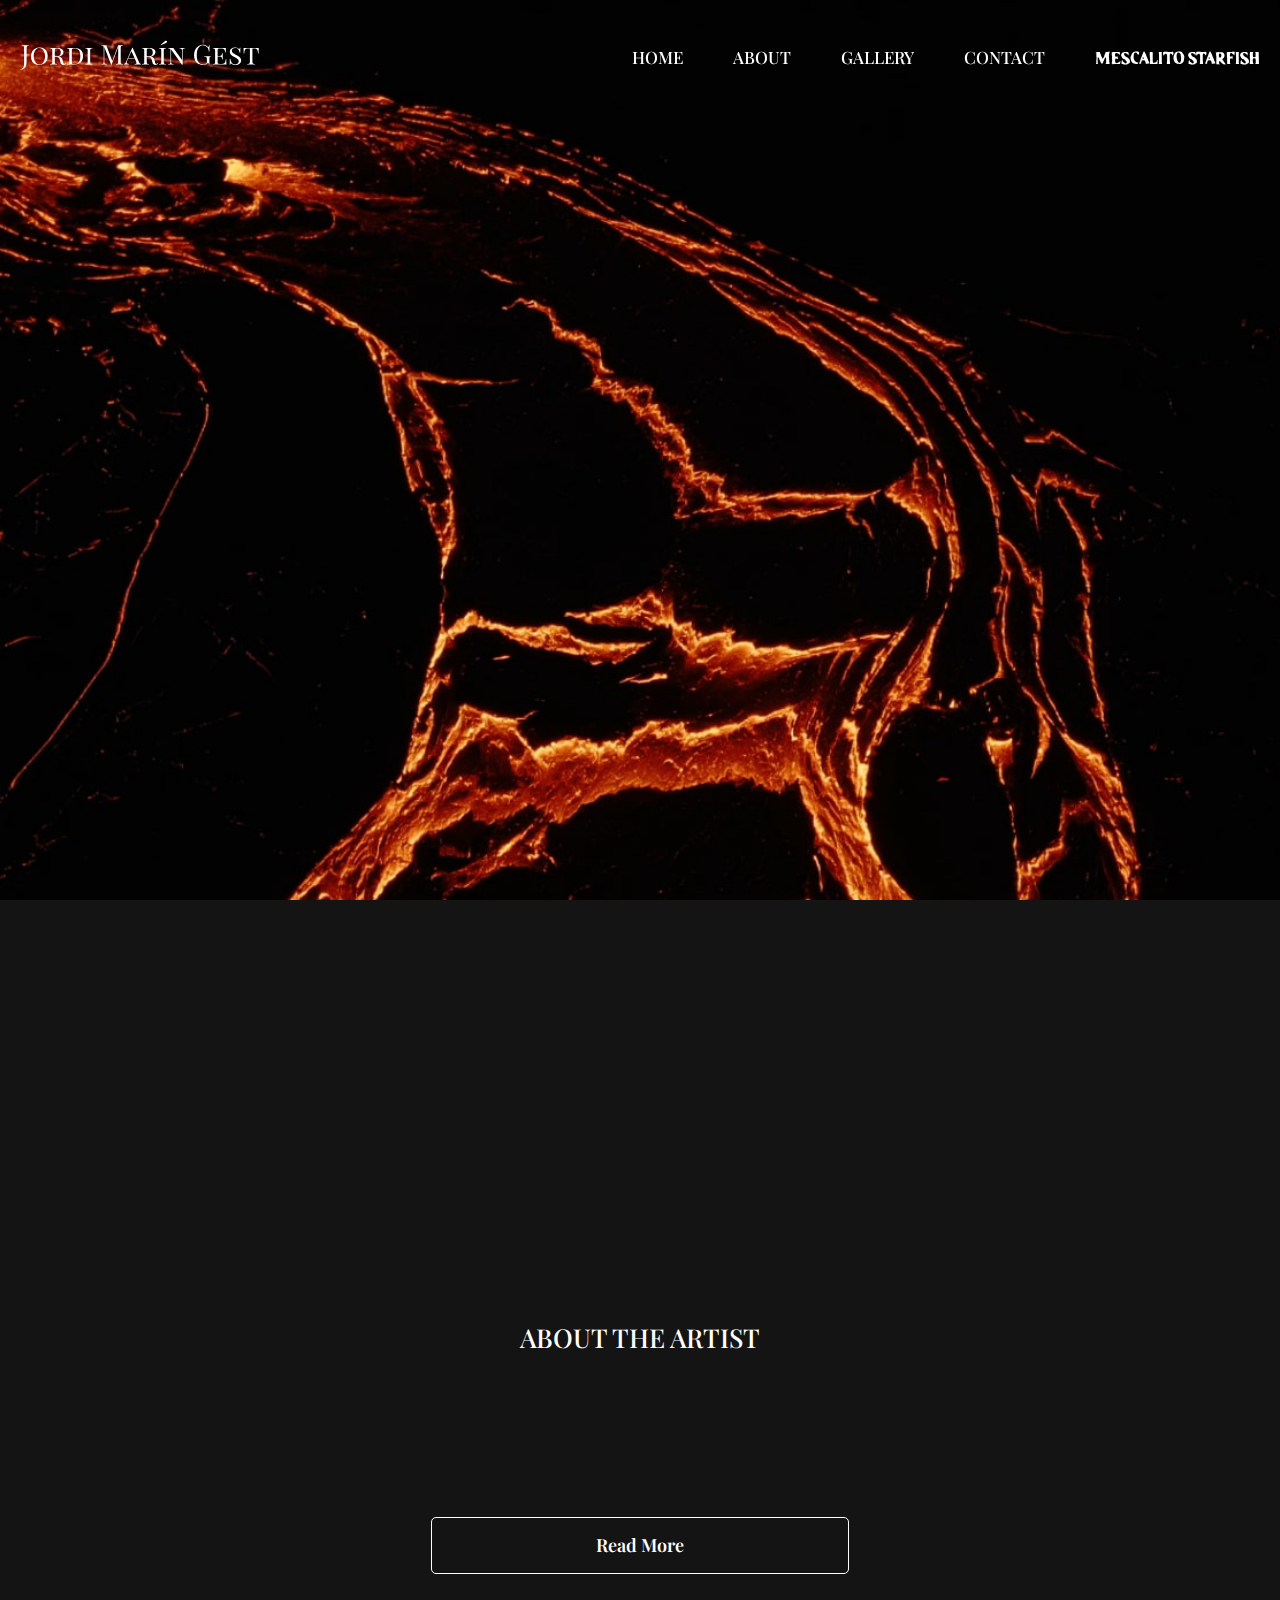
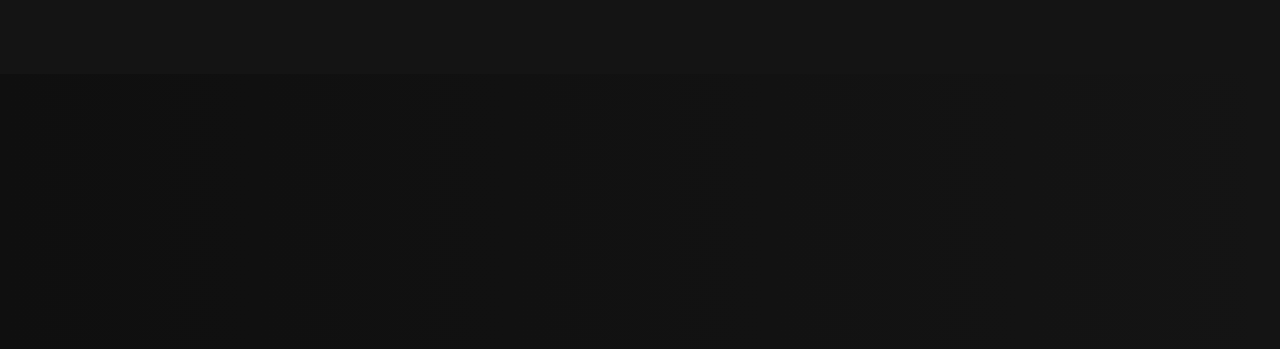
==== commit 9e1a3f1e: "Add about mescalito page" ====
--- a/index.html
+++ b/index.html
@@ -35,7 +35,7 @@
                                 </a>
                             </li>
                             <li>
-                                <a href="about.html">
+                                <a href="about-mescalito.html">
                                     about
                                 </a>
                             </li>
@@ -74,6 +74,7 @@
 
         <main class="main">
             <section class="heroscreen" style="background-image: url(img/heroimage.jpg);" data-aos="fade">
+                <video src="video/prueba pintura 2.mp4" autoplay playsinline muted loop></video>
             </section>
 
             <section class="about" style="background-image: url(img/about_section_bg.jpg);">
@@ -223,6 +224,13 @@
         </footer>
     </div>
 
+    <style>
+        @media (max-width: 767.8px) {
+            .contact {
+                background-image: url(img/contact_bg_mobile.jpg)!important;
+            }
+        }
+    </style>
 
     <script src="js/lib/jquery.js"></script>
     <script src="js/lib/aos.js"></script>
--- a/css/style.css
+++ b/css/style.css
@@ -1 +1 @@
-@import url("https://fonts.googleapis.com/css2?family=Playfair+Display+SC:wght@400;500;600;700&family=Playfair+Display:wght@400;500;600&display=swap");@font-face{font-family:"MescalitoStarfish";src:url("../fonts/MescalitoStarfish-Regular.otf");src:url("../fonts/MescalitoStarfish-Regular.woff") format("woff"),url("../fonts/MescalitoStarfish-Regular.woff2") format("woff2");font-weight:normal;font-style:normal}html{-webkit-box-sizing:border-box;box-sizing:border-box}*,:after,:before{-webkit-box-sizing:inherit;box-sizing:inherit}body,html{height:100%}a{text-decoration:none;color:inherit}a:hover{color:inherit}button:focus,input:focus{outline:transparent}li{margin:0;padding:0;list-style:none}h1,h2,h3,h4,h5,h6,li,ol,p,ul{margin:0;padding:0}body{margin:0;padding:0;position:relative;overflow-x:hidden;min-width:320px;max-width:100vw;cursor:default;font-weight:400;background:#141414;font-family:"Playfair Display",serif}.main{-webkit-box-flex:1;-ms-flex:1 1 auto;flex:1 1 auto}.pagewrapper{min-height:100%;display:-webkit-box;display:-ms-flexbox;display:flex;-webkit-box-orient:vertical;-webkit-box-direction:normal;-ms-flex-direction:column;flex-direction:column;position:relative;overflow:hidden}.container{padding:0 20px;max-width:1460px;width:100%;margin:0 auto}@media (max-width:1200px){.container{max-width:1140px}}@media (max-width:992px){.container{max-width:960px}}@media (max-width:768px){.container{max-width:720px}}@media (max-width:576px){.container{padding:0 12px;max-width:540px}}.heroscreen{width:100%;height:100vh;background-attachment:fixed;background-position:center;background-size:cover}.heroscreen img{width:100%;height:100%}.about{padding:90px 0 130px;background-attachment:fixed;background-position:center;background-size:cover}.about__inner{text-align:center}.about__inner-photo{width:270px;height:270px;overflow:hidden;margin:0 auto 56px}.about__inner-photo img{width:100%;height:100%;-o-object-fit:cover;object-fit:cover;-o-object-position:center;object-position:center}.about__inner-title h2{color:#FFF;font-size:26px;font-style:normal;font-weight:500;line-height:170%;text-transform:uppercase;margin-bottom:25px}.about__inner-content{max-width:1010px;text-align:center;margin:0 auto 40px}.about__inner-content p{color:#FFF;font-size:18px;font-style:normal;font-weight:400;line-height:170%;margin-bottom:20px}.about__inner-btn a{display:-webkit-inline-box;display:-ms-inline-flexbox;display:inline-flex;-webkit-box-align:center;-ms-flex-align:center;align-items:center;-webkit-box-pack:center;-ms-flex-pack:center;justify-content:center;padding:12px 164px;color:#141414;font-size:18px;font-style:normal;font-weight:600;line-height:170%;text-transform:capitalize;border-radius:5px;background:#FFF;-webkit-transition:0.3s;transition:0.3s}.about__inner-btn a:hover{-webkit-transform:translateY(-6px);transform:translateY(-6px);letter-spacing:1px;background:#141414;color:#fff}.gallery{background:#141414;padding:100px 0 130px}.gallery__inner{text-align:center}.gallery__inner-title h2{color:#FFF;font-family:"Playfair Display SC",serif;font-size:40px;font-style:normal;line-height:normal;margin-bottom:70px;font-weight:400}.gallery__inner-photo{width:410px;height:410px;overflow:hidden;border-radius:50%;margin:0 auto}.gallery__inner-photo a{display:block;-webkit-transition:0.3s;transition:0.3s}.gallery__inner-photo a:hover{-webkit-filter:brightness(60%);filter:brightness(60%)}.gallery__inner-photo img{width:100%;height:100%;-o-object-fit:cover;object-fit:cover}.contact{padding:96px 0 186px;background-attachment:fixed;background-position:center;background-size:cover}.contact__inner{width:480px;margin-left:100px}.contact__inner-title h2{color:#FFF;font-family:"Playfair Display SC",serif;font-size:40px;font-style:normal;line-height:normal;margin-bottom:40px;font-weight:400}.contact__inner-descr{margin-bottom:40px}.contact__inner-descr p{color:#FFF;font-size:17px;font-style:normal;line-height:170%}.contact__inner-descr a{color:#C9C9C9;font-size:18px;font-style:normal;line-height:170%;-webkit-transition:0.3s;transition:0.3s}.contact__inner-descr a:hover{-webkit-filter:brightness(150%);filter:brightness(150%)}.contact__inner-form{width:100%}.contact__inner-form form{width:100%;-webkit-box-pack:justify;-ms-flex-pack:justify;justify-content:space-between;display:-webkit-box;display:-ms-flexbox;display:flex;-ms-flex-wrap:wrap;flex-wrap:wrap}.inputfield{width:49%;margin-bottom:20px}.inputfield input{width:100%;padding:15px;border-radius:5px;border:1px solid #FFF;color:#FFF;font-size:18px;font-style:normal;line-height:170%;background:transparent}.inputfield input::-webkit-input-placeholder{color:#FFF;-webkit-transition:0.3s;transition:0.3s}.inputfield input::-moz-placeholder{color:#FFF;-moz-transition:0.3s;transition:0.3s}.inputfield input:-ms-input-placeholder{color:#FFF;-ms-transition:0.3s;transition:0.3s}.inputfield input::-ms-input-placeholder{color:#FFF;-ms-transition:0.3s;transition:0.3s}.inputfield input::placeholder{color:#FFF;-webkit-transition:0.3s;transition:0.3s}.inputfield input:focus::-webkit-input-placeholder{opacity:0}.inputfield input:focus::-moz-placeholder{opacity:0}.inputfield input:focus:-ms-input-placeholder{opacity:0}.inputfield input:focus::-ms-input-placeholder{opacity:0}.inputfield input:focus::placeholder{opacity:0}.inputfield-message{margin-bottom:35px;width:100%}.inputfield-message textarea{width:100%;height:156px;resize:none;padding:15px;background:transparent;border-radius:5px;border:1px solid #FFF;color:#FFF}.inputfield-message textarea::-webkit-input-placeholder{color:#FFF;-webkit-transition:0.3s;transition:0.3s}.inputfield-message textarea::-moz-placeholder{color:#FFF;-moz-transition:0.3s;transition:0.3s}.inputfield-message textarea:-ms-input-placeholder{color:#FFF;-ms-transition:0.3s;transition:0.3s}.inputfield-message textarea::-ms-input-placeholder{color:#FFF;-ms-transition:0.3s;transition:0.3s}.inputfield-message textarea::placeholder{color:#FFF;-webkit-transition:0.3s;transition:0.3s}.inputfield-message textarea:focus::-webkit-input-placeholder{opacity:0}.inputfield-message textarea:focus::-moz-placeholder{opacity:0}.inputfield-message textarea:focus:-ms-input-placeholder{opacity:0}.inputfield-message textarea:focus::-ms-input-placeholder{opacity:0}.inputfield-message textarea:focus::placeholder{opacity:0}.formbtn{width:100%;height:55px;display:-webkit-box;display:-ms-flexbox;display:flex;-webkit-box-align:center;-ms-flex-align:center;align-items:center;-webkit-box-pack:center;-ms-flex-pack:center;justify-content:center;border-radius:5px;border:1px solid #FFF;color:#FFF;font-size:18px;font-style:normal;font-weight:600;line-height:170%;outline:none;background:transparent;-webkit-transition:0.3s;transition:0.3s}.formbtn:hover{-webkit-transform:translateY(-8px);transform:translateY(-8px);letter-spacing:2px;background:#fff;color:#141414}@media (max-width:992.8px){.contact{background-position:80%,0%;padding:80px 0 100px;position:relative}.contact:after{content:"";position:absolute;top:0;left:0;height:100%;width:100%;background:linear-gradient(89deg,#0F0F0F 0%,rgba(20,20,20,0) 100%)}.contact__inner{position:relative;z-index:2}.contact__inner-title h2{font-size:38px}.gallery__inner-title h2{font-size:38px}.gallery__inner-photo{width:330px;height:330px}.gallery{padding:60px 0 100px}}@media (max-width:767.8px){.contact__inner{width:100%;margin:0}.gallery__inner-title h2{font-size:36px}.about__inner-content p{font-size:16px;margin-bottom:10px}.about{padding:85px 0 85px}.about__inner-photo{width:200px;height:200px;margin:0 auto 40px}}@media (max-width:575.8px){.contact{padding:55px 0 80px}.inputfield{width:100%}.inputfield-message{margin-bottom:25px}.contact__inner-title h2{font-size:30px;margin-bottom:30px}.gallery{padding:50px 0 80px}.gallery__inner-photo{width:293px;height:293px}.gallery__inner-title h2{font-size:30px;margin-bottom:75px}.about__inner-photo{width:168px;height:168px;margin:0 auto 30px}.about__inner-content p{font-size:15px}.about__inner-content{margin:0 auto 30px}.about__inner-title h2{font-size:24px;margin-bottom:20px}.about__inner-btn a{font-size:16px;font-weight:500;padding:10px;width:100%}}.gallerypage{padding:130px 0 175px}.gallerypage__title{margin-bottom:39px;text-align:center;padding:0 20px}.gallerypage__title h1{color:#FFF;font-family:"Playfair Display SC",serif;font-size:50px;font-weight:400;font-style:normal;line-height:normal}.gallerypage__inner{display:-webkit-box;display:-ms-flexbox;display:flex;-webkit-box-align:center;-ms-flex-align:center;align-items:center;-ms-flex-wrap:wrap;flex-wrap:wrap;gap:31px}.gallerypage__item{width:calc(25% - 24px);border-radius:20px;overflow:hidden;max-height:331px;height:21vw}.gallerypage__item a{display:block;position:relative}.gallerypage__item span{position:absolute;cursor:pointer;top:0;left:0;background:rgba(0,0,0,0.7);color:#FFF;font-size:26px;font-style:normal;font-weight:600;line-height:normal;text-transform:uppercase;width:100%;height:100%;display:-webkit-box;display:-ms-flexbox;display:flex;-webkit-box-align:center;-ms-flex-align:center;align-items:center;-webkit-box-pack:center;-ms-flex-pack:center;justify-content:center;-webkit-transition:0.4s;transition:0.4s;z-index:-1;visibility:hidden;opacity:0}.gallerypage__item:hover span{z-index:1;visibility:visible;opacity:1}.gallerypage__item:hover img{-webkit-transform:scale(1.08);transform:scale(1.08)}.gallerypage__item img{width:100%;height:100%;-o-object-fit:cover;object-fit:cover;-webkit-transition:0.4s;transition:0.4s}.fancybox__button--close{border:1px solid #fff;border-radius:5px;width:50px;height:50px;top:45px;right:50px;position:absolute;-webkit-transition:0.3s;transition:0.3s}.fancybox__button--close:hover{background-color:rgba(255,255,255,0.1)}.fancybox__container:after{content:"";position:absolute;background-image:url(../img/svg/logo_short.svg);height:30px;width:63px;background-size:cover;left:55px;top:45px}@media (min-width:1024px){.fancybox__slide{padding:100px 100px 20px 100px}}.fancybox__button--fullscreen,.fancybox__button--slideshow,.fancybox__button--thumbs,.fancybox__button--zoom,.fancybox__thumbs,.fancybox__toolbar__items--left{display:none}.fancybox__caption{padding:30px 10px 10px}.fancybox__caption h3{font-family:"Playfair Display SC",serif;color:#FFF;font-size:27px;font-style:normal;font-weight:400;line-height:normal;margin-bottom:8px}.fancybox__caption p{color:rgba(255,255,255,0.7);font-size:17px;font-style:normal;font-weight:400;line-height:170%}.fancybox__backdrop{background:rgba(0,0,0,0.7);-webkit-backdrop-filter:blur(4.7350001335px);backdrop-filter:blur(4.7350001335px)}@media (max-width:1199.8px){.fancybox__button--close{width:35px;height:35px;top:40px}.fancybox__container:after{left:55px;top:40px}.gallerypage__inner{gap:20px}.gallerypage__item{width:calc(25% - 15px)}}@media (max-width:991.8px){.fancybox__container:after{left:55px;top:25px}.fancybox__caption{padding:10px 10px 10px}.fancybox__caption h3{margin-bottom:10px}.fancybox__button--close{top:25px}.gallerypage__item{width:calc(33% - 12px);height:29vw}.gallerypage{padding:120px 0 100px}.gallerypage__title{margin-bottom:25px}.gallerypage__title h1{font-size:38px}}@media (max-width:767.8px){.fancybox__slide{padding:70px 8px 8px 8px}.fancybox__button--close{top:25px;right:20px}.fancybox__container:after{left:20px;top:25px}.gallerypage__title h1{font-size:32px}.gallerypage__item{width:calc(50% - 10px);height:35vw}.gallerypage{padding:110px 0 80px}}@media (max-width:575.8px){.gallerypage__item{width:100%;height:90vw}}.aboutpage{padding:198px 0 100px}.aboutpage__inner{display:-webkit-box;display:-ms-flexbox;display:flex;gap:65px;-webkit-box-pack:justify;-ms-flex-pack:justify;justify-content:space-between;-ms-flex-wrap:wrap;flex-wrap:wrap;-webkit-box-align:center;-ms-flex-align:center;align-items:center}.aboutpage__inner-left{width:40%}.aboutpage__inner-left img{width:100%;background-size:cover}.aboutpage__mobile-title h2{display:none}.aboutpage__inner-right{width:55%}.aboutpage__inner-right h1{color:#FFF;font-family:"Playfair Display SC",serif;font-size:60px;font-style:normal;font-weight:400;line-height:normal;margin-bottom:60px}.aboutpage__inner-right p{color:rgba(255,255,255,0.75);font-size:18px;font-style:normal;line-height:170%;margin-bottom:20px}.aboutpage__inner-right span{margin-top:60px;color:rgba(255,255,255,0.75);font-size:18px;font-style:normal;display:block;line-height:170%}.aboutpage__inner-right span:before{content:"";display:inline-block;vertical-align:middle;width:51px;height:1px;margin-right:18px;background-color:rgba(255,255,255,0.75)}.aboutpage__inner-content li,.aboutpage__inner-content p{color:rgba(255,255,255,0.75);font-size:18px;font-style:normal;line-height:170%;margin-bottom:20px}@media (max-width:1399.8px){.aboutpage__inner{gap:40px}}@media (max-width:991.8px){.aboutpage{padding:150px 0 100px}.aboutpage__inner-right{width:100%;margin-bottom:20px}.aboutpage__inner-right h1{display:none}.aboutpage__inner-left{text-align:center;width:100%}.aboutpage__inner-left img{max-width:550px}.aboutpage__mobile-title h2{display:block;color:#FFF;font-family:"Playfair Display SC",serif;font-size:50px;text-align:center;font-style:normal;font-weight:400;line-height:normal;margin-bottom:50px}}@media (max-width:767.8px){.aboutpage{padding:130px 0 100px}.aboutpage__inner-right p{font-size:16px;margin-bottom:15px}.aboutpage__inner-content li,.aboutpage__inner-content p{font-size:16px;margin-bottom:15px}.aboutpage__inner-right span{margin-top:30px}.aboutpage__mobile-title h2{font-size:30px;margin-bottom:40px}}.header{position:fixed;z-index:5;width:100%;padding:40px 0;top:0;left:0;-webkit-transition:0.4s;transition:0.4s}.header.change-bg{background-color:rgba(0,0,0,0.9)}.header__inner{display:-webkit-box;display:-ms-flexbox;display:flex;-webkit-box-align:center;-ms-flex-align:center;align-items:center;-webkit-box-pack:justify;-ms-flex-pack:justify;justify-content:space-between}.header__logo{position:relative;z-index:99}.header__logo a{display:block}.header__logo a img{height:30px;background-size:cover}.header__burger{background:#FFF;width:50px;height:50px;cursor:pointer;position:relative;z-index:99;display:none}button.burger{display:inline-block;padding:15px 10px;width:30px;height:19px;border:none;background:transparent;position:absolute;cursor:pointer;padding:0;top:50%;left:50%;-webkit-transform:translate(-50%,-50%);transform:translate(-50%,-50%)}button.burger:focus{outline:none}button.burger.burger2 span,button.burger.burger2:after,button.burger.burger2:before{width:100%;height:3px;position:absolute;display:block;background:#141414;right:0}button.burger.burger2:after,button.burger.burger2:before{content:"";-webkit-transition:0.3s width 0.4s;transition:0.3s width 0.4s}button.burger.burger2:after{top:0px;left:0px;margin-top:0px}button.burger.burger2:before{bottom:0px;right:0px;margin-bottom:0px}button.burger.burger2 span{top:50%;margin-top:-2px;-webkit-transition:-webkit-transform 0.3s;transition:-webkit-transform 0.3s;transition:transform 0.3s;transition:transform 0.3s,-webkit-transform 0.3s}button.burger.burger2 span:before{content:"";background:#141414;width:100%;height:3px;position:absolute;left:0px;-webkit-transition:-webkit-transform 0.3s;transition:-webkit-transform 0.3s;transition:transform 0.3s;transition:transform 0.3s,-webkit-transform 0.3s}button.burger.burger2.on:after{-webkit-transition:all 0.2s;transition:all 0.2s;width:0%;left:0px}button.burger.burger2.on:before{-webkit-transition:all 0.2s;transition:all 0.2s;width:0%;right:0px}button.burger.burger2.on span{-webkit-transform:rotate(45deg);transform:rotate(45deg);-webkit-transition:0.3s -webkit-transform 0.4s;transition:0.3s -webkit-transform 0.4s;transition:0.3s transform 0.4s;transition:0.3s transform 0.4s,0.3s -webkit-transform 0.4s}button.burger.burger2.on span:before{-webkit-transform:rotate(-90deg);transform:rotate(-90deg);-webkit-transition:0.3s -webkit-transform 0.4s;transition:0.3s -webkit-transform 0.4s;transition:0.3s transform 0.4s;transition:0.3s transform 0.4s,0.3s -webkit-transform 0.4s}.header__menu .menu{display:-webkit-box;display:-ms-flexbox;display:flex;-webkit-box-align:center;-ms-flex-align:center;align-items:center}.header__menu .menu li{color:#FFF;font-size:17px;font-style:normal;font-weight:500;line-height:170%;text-transform:uppercase}.header__menu .menu li+li{margin-left:50px}.header__menu .menu li.mescalito{font-family:"MescalitoStarfish";font-weight:900}.header__menu .menu li a{-webkit-transition:0.4s;transition:0.4s}.header__menu .menu li a:hover{opacity:0.6}.header__menu .socials{display:none}@media (max-width:991.8px){.header__menu{position:fixed;display:-webkit-box;display:-ms-flexbox;display:flex;-webkit-box-orient:vertical;-webkit-box-direction:normal;-ms-flex-direction:column;flex-direction:column;text-align:center;-webkit-box-align:center;-ms-flex-align:center;align-items:center;-webkit-box-pack:center;-ms-flex-pack:center;justify-content:center;top:0;left:0;width:100%;height:100vh;height:100%;background:rgba(20,20,20,0.98);-webkit-transition:0.5s 0.5s;transition:0.5s 0.5s;visibility:hidden;z-index:-1;opacity:0;overflow:auto}.header__menu-wrapper{min-height:100%}.header__menu .menu li{color:#FFF;font-size:35px;font-style:normal;line-height:normal;margin-bottom:45px;opacity:0;font-family:"Playfair Display SC",serif;-webkit-transition:0.4s;transition:0.4s}.header__menu .menu li a{-webkit-transition:0.4s;transition:0.4s}.header__menu .menu li a:hover{opacity:0.6}.header__menu .socials{display:-webkit-box;display:-ms-flexbox;display:flex;-webkit-box-pack:center;-ms-flex-pack:center;justify-content:center;margin-top:35px;-webkit-transition:0.4s;transition:0.4s;opacity:0}.header__menu .socials img{width:35px;height:35px;background-size:cover}.header__menu .socials a{-webkit-filter:brightness(50%);filter:brightness(50%);-webkit-transition:0.3s;transition:0.3s}.header__menu .socials a:hover{-webkit-filter:brightness(100%);filter:brightness(100%)}.header__menu .socials li+li{margin-left:35px}.header__menu.show{opacity:1;visibility:visible;z-index:1;-webkit-transition:0.5s;transition:0.5s}.header__menu.show .menu li{opacity:1}.header__menu.show .menu li:first-child{-webkit-transition:0.8s 0.4s;transition:0.8s 0.4s}.header__menu.show .menu li:nth-child(2){-webkit-transition:0.8s 0.6s;transition:0.8s 0.6s}.header__menu.show .menu li:nth-child(3){-webkit-transition:0.8s 0.8s;transition:0.8s 0.8s}.header__menu.show .menu li:nth-child(4){-webkit-transition:0.8s 1s;transition:0.8s 1s}.header__menu.show .socials{opacity:1;-webkit-transition:0.8s 1.2s;transition:0.8s 1.2s}.header__burger{display:block}.header__logo a img{height:25px}}@media (max-width:767.8px){.header__menu .menu li{font-size:25px}.header{padding:30px 0}.header__burger{width:40px;height:40px}button.burger{width:24px;height:19px}}@media (max-width:374.8px){.header__logo a img{height:26px}}.footer{padding:65px 0 68px;background:-webkit-gradient(linear,left top,right top,from(#0F0F0F),to(rgba(20,20,20,0)));background:linear-gradient(90deg,#0F0F0F 0%,rgba(20,20,20,0) 100%)}.footer__inner{display:-webkit-box;display:-ms-flexbox;display:flex;-webkit-box-align:center;-ms-flex-align:center;align-items:center;-webkit-box-pack:justify;-ms-flex-pack:justify;justify-content:space-between}.footer__logo{height:30px;margin-bottom:25px}.footer__logo img{height:100%;background-size:cover}.footer__copy{margin-bottom:25px}.footer__copy p{color:#FFF;font-family:"Playfair Display SC",serif;font-size:14px;font-style:normal;line-height:170%}.footer__social ul{display:-webkit-box;display:-ms-flexbox;display:flex;-webkit-box-align:center;-ms-flex-align:center;align-items:center}.footer__social img{width:35px;height:35px;background-size:cover}.footer__social li+li{margin-left:35px}.footer__social li a{display:block;-webkit-transition:0.3s;transition:0.3s}.footer__social li a:hover{opacity:0.7}.footer__menu ul{display:-webkit-box;display:-ms-flexbox;display:flex;-webkit-box-align:center;-ms-flex-align:center;align-items:center}.footer__menu li a{color:#FFF;font-size:18px;font-style:normal;line-height:normal;text-transform:uppercase;-webkit-transition:0.3s;transition:0.3s}.footer__menu li a:hover{opacity:0.7}.footer__menu li+li{margin-left:60px}.footer__logo-mobile{display:none}@media (max-width:991.8px){.footer__logo-mobile{display:block;margin-bottom:65px}.footer__logo-mobile a{display:block;height:30px}.footer__logo-mobile a img{height:100%;background-size:cover}.footer__inner{-ms-flex-wrap:wrap;flex-wrap:wrap}.footer__logo{display:none}.footer__left{-webkit-box-ordinal-group:3;-ms-flex-order:2;order:2;width:100%;display:-webkit-box;display:-ms-flexbox;display:flex;-ms-flex-wrap:wrap;flex-wrap:wrap}.footer__social{-webkit-box-ordinal-group:2;-ms-flex-order:1;order:1;width:100%;margin-bottom:65px}.footer__copy{-webkit-box-ordinal-group:3;-ms-flex-order:2;order:2;width:100%}.footer__right{-webkit-box-ordinal-group:2;-ms-flex-order:1;order:1;width:100%;margin-bottom:65px}.footer{padding:50px 0 40px}}@media (max-width:575.8px){.footer{padding:50px 0 15px}.footer__logo-mobile a{height:30px;text-align:center}.footer__social ul{width:100%;-webkit-box-pack:center;-ms-flex-pack:center;justify-content:center}.footer__copy p{text-align:center}.footer__menu ul{-ms-flex-wrap:wrap;flex-wrap:wrap}.footer__menu ul li{width:100%;text-align:center}.footer__menu ul li+li{margin:20px 0 0}}+@import url("https://fonts.googleapis.com/css2?family=Playfair+Display+SC:wght@400;700&family=Playfair+Display:ital,wght@0,400;0,500;0,600;0,700;1,400;1,500;1,600&display=swap");@font-face{font-family:"MescalitoStarfish";src:url("../fonts/MescalitoStarfish-Regular.otf");src:url("../fonts/MescalitoStarfish-Regular.woff") format("woff"),url("../fonts/MescalitoStarfish-Regular.woff2") format("woff2");font-weight:normal;font-style:normal}html{-webkit-box-sizing:border-box;box-sizing:border-box}*,:after,:before{-webkit-box-sizing:inherit;box-sizing:inherit}body,html{height:100%;scroll-behavior:smooth}a{text-decoration:none;color:inherit}a:hover{color:inherit}button:focus,input:focus{outline:transparent}li{margin:0;padding:0;list-style:none}h1,h2,h3,h4,h5,h6,li,ol,p,ul{margin:0;padding:0}body{margin:0;padding:0;position:relative;overflow-x:hidden;min-width:320px;max-width:100vw;cursor:default;font-weight:400;background:#141414;font-family:"Playfair Display",serif}.main{-webkit-box-flex:1;-ms-flex:1 1 auto;flex:1 1 auto}.pagewrapper{min-height:100%;display:-webkit-box;display:-ms-flexbox;display:flex;-webkit-box-orient:vertical;-webkit-box-direction:normal;-ms-flex-direction:column;flex-direction:column;position:relative;overflow:hidden}.container{padding:0 20px;max-width:1460px;width:100%;margin:0 auto}@media (max-width:1200px){.container{max-width:1140px}}@media (max-width:992px){.container{max-width:960px}}@media (max-width:768px){.container{max-width:720px}}@media (max-width:576px){.container{padding:0 12px;max-width:540px}}.heroscreen{width:100%;height:100vh;background-attachment:fixed;background-position:center;background-size:cover}.heroscreen img{width:100%;height:100%}.heroscreen video{width:100%;height:100vh;-o-object-fit:cover;object-fit:cover}.about{padding:90px 0 130px;background-attachment:fixed;background-size:cover}.about__inner{text-align:center}.about__inner-photo{width:270px;height:270px;overflow:hidden;margin:0 auto 56px}.about__inner-photo img{width:100%;height:100%;-o-object-fit:cover;object-fit:cover;-o-object-position:center;object-position:center}.about__inner-title h2{color:#FFF;font-size:26px;font-style:normal;font-weight:500;line-height:170%;text-transform:uppercase;margin-bottom:25px}.about__inner-content{max-width:1010px;text-align:center;margin:0 auto 40px}.about__inner-content p{color:#FFF;font-size:18px;font-style:normal;font-weight:400;line-height:170%;margin-bottom:20px}.about__inner-btn a{display:-webkit-inline-box;display:-ms-inline-flexbox;display:inline-flex;-webkit-box-align:center;-ms-flex-align:center;align-items:center;-webkit-box-pack:center;-ms-flex-pack:center;justify-content:center;padding:12px 164px;color:#fff;font-size:18px;font-style:normal;font-weight:600;line-height:170%;text-transform:capitalize;border-radius:5px;background:transparent;border:1px solid #fff;-webkit-transition:0.3s;transition:0.3s}.about__inner-btn a:hover{-webkit-transform:translateY(-6px);transform:translateY(-6px);letter-spacing:1px;background:#fff;color:#141414}.gallery{background:#141414;padding:100px 0 130px}.gallery__inner{text-align:center}.gallery__inner-title h2{color:#FFF;font-family:"Playfair Display SC",serif;font-size:40px;font-style:normal;line-height:normal;margin-bottom:70px;font-weight:400}.gallery__inner-photo{width:410px;height:410px;overflow:hidden;border-radius:50%;margin:0 auto}.gallery__inner-photo a{display:block;-webkit-transition:0.3s;transition:0.3s}.gallery__inner-photo a:hover{-webkit-filter:brightness(60%);filter:brightness(60%)}.gallery__inner-photo img{width:100%;height:100%;-o-object-fit:cover;object-fit:cover}.contact{padding:96px 0 186px;background-attachment:fixed;background-size:cover}.contact__inner{width:480px;margin-left:100px}.contact__inner-title h2{color:#FFF;font-family:"Playfair Display SC",serif;font-size:40px;font-style:normal;line-height:normal;margin-bottom:40px;font-weight:400}.contact__inner-descr{margin-bottom:40px}.contact__inner-descr p{color:#FFF;font-size:17px;font-style:normal;line-height:170%}.contact__inner-descr a{color:#C9C9C9;font-size:18px;font-style:normal;line-height:170%;-webkit-transition:0.3s;transition:0.3s}.contact__inner-descr a:hover{-webkit-filter:brightness(150%);filter:brightness(150%)}.contact__inner-form{width:100%}.contact__inner-form form{width:100%;-webkit-box-pack:justify;-ms-flex-pack:justify;justify-content:space-between;display:-webkit-box;display:-ms-flexbox;display:flex;-ms-flex-wrap:wrap;flex-wrap:wrap}.inputfield{width:49%;margin-bottom:20px}.inputfield input{width:100%;padding:15px;border-radius:5px;border:1px solid #FFF;color:#FFF;font-size:18px;font-style:normal;font-weight:400;font-size:18px;font-style:normal;line-height:170%;background:transparent;font-family:"Playfair Display",serif}.inputfield input::-webkit-input-placeholder{color:#FFF;-webkit-transition:0.3s;transition:0.3s}.inputfield input::-moz-placeholder{color:#FFF;-moz-transition:0.3s;transition:0.3s}.inputfield input:-ms-input-placeholder{color:#FFF;-ms-transition:0.3s;transition:0.3s}.inputfield input::-ms-input-placeholder{color:#FFF;-ms-transition:0.3s;transition:0.3s}.inputfield input::placeholder{color:#FFF;-webkit-transition:0.3s;transition:0.3s}.inputfield input:focus::-webkit-input-placeholder{opacity:0}.inputfield input:focus::-moz-placeholder{opacity:0}.inputfield input:focus:-ms-input-placeholder{opacity:0}.inputfield input:focus::-ms-input-placeholder{opacity:0}.inputfield input:focus::placeholder{opacity:0}.inputfield-message{margin-bottom:35px;width:100%}.inputfield-message textarea{width:100%;height:156px;resize:none;padding:15px;background:transparent;border-radius:5px;border:1px solid #FFF;color:#FFF;font-size:18px;font-style:normal;font-weight:400;font-family:"Playfair Display",serif}.inputfield-message textarea::-webkit-input-placeholder{color:#FFF;-webkit-transition:0.3s;transition:0.3s}.inputfield-message textarea::-moz-placeholder{color:#FFF;-moz-transition:0.3s;transition:0.3s}.inputfield-message textarea:-ms-input-placeholder{color:#FFF;-ms-transition:0.3s;transition:0.3s}.inputfield-message textarea::-ms-input-placeholder{color:#FFF;-ms-transition:0.3s;transition:0.3s}.inputfield-message textarea::placeholder{color:#FFF;-webkit-transition:0.3s;transition:0.3s}.inputfield-message textarea:focus::-webkit-input-placeholder{opacity:0}.inputfield-message textarea:focus::-moz-placeholder{opacity:0}.inputfield-message textarea:focus:-ms-input-placeholder{opacity:0}.inputfield-message textarea:focus::-ms-input-placeholder{opacity:0}.inputfield-message textarea:focus::placeholder{opacity:0}.formbtn{width:100%;height:55px;display:-webkit-box;display:-ms-flexbox;display:flex;-webkit-box-align:center;-ms-flex-align:center;align-items:center;-webkit-box-pack:center;-ms-flex-pack:center;justify-content:center;border-radius:5px;border:1px solid #FFF;color:#FFF;font-size:18px;font-style:normal;font-family:"Playfair Display",serif;font-weight:600;line-height:170%;outline:none;background:transparent;-webkit-transition:0.3s;transition:0.3s;cursor:pointer}.formbtn:hover{-webkit-transform:translateY(-8px);transform:translateY(-8px);letter-spacing:2px;background:#fff;color:#141414}@media (max-width:992.8px){.contact{background-position:80%,0%;padding:80px 0 100px;position:relative}.contact:after{content:"";position:absolute;top:0;left:0;height:100%;width:100%;background:linear-gradient(89deg,#0F0F0F 0%,rgba(20,20,20,0) 100%)}.contact__inner{position:relative;z-index:2}.contact__inner-title h2{font-size:38px}.gallery__inner-title h2{font-size:38px}.gallery__inner-photo{width:330px;height:330px}.gallery{padding:60px 0 100px}}@media (max-width:767.8px){.contact{height:700px;background-position:initial;background-size:100%}.contact__inner{width:100%;margin:0}.gallery__inner-title h2{font-size:36px}.about__inner-content p{font-size:16px;margin-bottom:10px}.about{padding:85px 0 85px}.about__inner-photo{width:200px;height:200px;margin:0 auto 40px}}@media (max-width:575.8px){.contact{padding:55px 0 80px}.inputfield{width:100%}.inputfield-message{margin-bottom:25px}.contact__inner-title h2{font-size:30px;margin-bottom:30px}.gallery{padding:50px 0 80px}.gallery__inner-photo{width:293px;height:293px}.gallery__inner-title h2{font-size:30px;margin-bottom:75px}.about__inner-photo{width:168px;height:168px;margin:0 auto 30px}.about__inner-content p{font-size:15px}.about__inner-content{margin:0 auto 30px}.about__inner-title h2{font-size:24px;margin-bottom:20px}.about__inner-btn a{font-size:16px;font-weight:500;padding:10px;width:100%}}.gallerypage{padding:130px 0 175px}.gallerypage__title{margin-bottom:39px;text-align:center;padding:0 20px}.gallerypage__title h1{color:#FFF;font-family:"Playfair Display SC",serif;font-size:40px;font-weight:400;font-style:normal;line-height:normal}.gallerypage__inner{display:-webkit-box;display:-ms-flexbox;display:flex;-webkit-box-align:center;-ms-flex-align:center;align-items:center;-ms-flex-wrap:wrap;flex-wrap:wrap;gap:31px}.gallerypage__item{width:calc(25% - 24px);border-radius:20px;overflow:hidden;max-height:331px;height:21vw}.gallerypage__item a{display:block;position:relative;height:100%;cursor:pointer}.gallerypage__item span{position:absolute;cursor:pointer;top:0;left:0;background:rgba(0,0,0,0.7);color:#FFF;font-size:22px;font-style:normal;font-weight:400;line-height:normal;text-transform:uppercase;width:100%;height:100%;display:-webkit-box;display:-ms-flexbox;display:flex;-webkit-box-align:center;-ms-flex-align:center;align-items:center;-webkit-box-pack:center;-ms-flex-pack:center;justify-content:center;-webkit-transition:0.4s;transition:0.4s;z-index:-1;visibility:hidden;opacity:0}.gallerypage__item:hover span{z-index:1;visibility:visible;opacity:1}.gallerypage__item:hover img{-webkit-transform:scale(1.08);transform:scale(1.08)}.gallerypage__item img{width:100%;height:100%;-o-object-fit:cover;object-fit:cover;-webkit-transition:0.4s;transition:0.4s}.f-button[data-fancybox-close],.fancybox__button--close{border:1px solid #fff;border-radius:5px;width:50px;height:50px;top:45px;right:50px;position:absolute;-webkit-transition:0.3s;transition:0.3s}.f-button[data-fancybox-close]:hover,.fancybox__button--close:hover{background-color:rgba(255,255,255,0.1)}.fancybox__toolbar:after{content:"";position:absolute;background-image:url(../img/svg/logo_short.svg);height:30px;width:63px;background-size:cover;left:55px;top:45px}@media (min-width:1024px){.fancybox__slide{padding:100px 100px 20px 100px}}.fancybox__button--fullscreen,.fancybox__button--slideshow,.fancybox__button--thumbs,.fancybox__button--zoom,.fancybox__thumbs,.fancybox__toolbar__items--left{display:none}.fancybox__toolbar__column.is-left{display:none}.f-button[data-fancybox-toggle-fullscreen],.f-button[data-fancybox-toggle-slideshow],.f-button[data-fancybox-toggle-thumbs],.f-button[data-panzoom-action=iterateZoom]{display:none}.fancybox__caption{padding:30px 10px 10px}.fancybox__caption h3{font-family:"Playfair Display SC",serif;color:#FFF;font-size:27px;font-style:normal;font-weight:400;line-height:normal;margin-bottom:8px}.fancybox__caption p{color:rgba(255,255,255,0.7);font-size:17px;font-style:normal;font-weight:400;line-height:170%}.fancybox__backdrop{background:rgba(0,0,0,0.7);-webkit-backdrop-filter:blur(4.7350001335px);backdrop-filter:blur(4.7350001335px)}@media (max-width:1199.8px){.f-button[data-fancybox-close],.fancybox__button--close{width:35px;height:35px;top:40px}.fancybox__container:after{left:55px;top:40px}.gallerypage__inner{gap:20px}.gallerypage__item{width:calc(25% - 15px)}}@media (max-width:991.8px){.fancybox__container:after{left:55px;top:25px}.fancybox__caption{padding:10px 10px 10px}.fancybox__caption h3{margin-bottom:10px}.f-button[data-fancybox-close],.fancybox__button--close{top:25px}.gallerypage__item{width:calc(33% - 12px);height:29vw}.gallerypage{padding:120px 0 100px}.gallerypage__title{margin-bottom:25px}.gallerypage__title h1{font-size:38px}}@media (max-width:767.8px){.fancybox__slide{padding:70px 8px 8px 8px}.f-button[data-fancybox-close],.fancybox__button--close{top:25px;right:20px}.fancybox__container:after{left:20px;top:25px}.gallerypage__title h1{font-size:36px}.gallerypage__item{width:calc(50% - 10px);height:35vw}.gallerypage{padding:110px 0 80px}}@media (max-width:575.8px){.gallerypage__title h1{font-size:30px}.is-compact .fancybox__footer{position:relative;background:transparent}.gallerypage__item{width:100%;height:90vw}}.aboutpage{padding:198px 0 100px}.aboutpage__inner{display:-webkit-box;display:-ms-flexbox;display:flex;gap:65px;-webkit-box-pack:justify;-ms-flex-pack:justify;justify-content:space-between;-ms-flex-wrap:wrap;flex-wrap:wrap;-webkit-box-align:center;-ms-flex-align:center;align-items:center}.aboutpage__inner-left{width:40%}.aboutpage__inner-left img{width:100%;background-size:cover}.aboutpage__mobile-title h2{display:none}.aboutpage__inner-right{width:55%}.aboutpage__inner-right h1{color:#FFF;font-family:"Playfair Display SC",serif;font-size:60px;font-style:normal;font-weight:400;line-height:normal;margin-bottom:60px}.aboutpage__inner-right p{color:rgba(255,255,255,0.75);font-size:18px;font-style:normal;line-height:170%;margin-bottom:20px}.aboutpage__inner-right span{margin-top:60px;color:rgba(255,255,255,0.75);font-size:18px;font-style:normal;display:block;line-height:170%}.aboutpage__inner-right span:before{content:"";display:inline-block;vertical-align:middle;width:51px;height:1px;margin-right:18px;background-color:rgba(255,255,255,0.75)}.aboutpage__inner-content li,.aboutpage__inner-content p{color:rgba(255,255,255,0.75);font-size:18px;font-style:normal;line-height:170%;margin-bottom:20px}@media (max-width:1399.8px){.aboutpage__inner{gap:40px}}@media (max-width:991.8px){.aboutpage{padding:150px 0 100px}.aboutpage__inner-right{width:100%;margin-bottom:20px}.aboutpage__inner-right h1{display:none}.aboutpage__inner-left{text-align:center;width:100%}.aboutpage__inner-left img{max-width:550px}.aboutpage__mobile-title h2{display:block;color:#FFF;font-family:"Playfair Display SC",serif;font-size:50px;text-align:center;font-style:normal;font-weight:400;line-height:normal;margin-bottom:50px}}@media (max-width:767.8px){.aboutpage{padding:130px 0 100px}.aboutpage__inner-right p{font-size:16px;margin-bottom:15px}.aboutpage__inner-content li,.aboutpage__inner-content p{font-size:16px;margin-bottom:15px}.aboutpage__inner-right span{margin-top:30px}.aboutpage__mobile-title h2{font-size:30px;margin-bottom:40px}}.about-hero{width:100%;height:100vh;min-height:650px;position:relative;display:-webkit-box;display:-ms-flexbox;display:flex}.about-hero>img{position:absolute;width:100%;height:100%;-o-object-fit:cover;object-fit:cover;top:0;left:0;z-index:-1}.about-hero__content{padding-top:30vh;max-width:580px;padding-left:30px}.about-hero__content h1{color:#FFF;font-size:60px;font-style:normal;font-weight:400;line-height:100%;text-transform:uppercase;margin-bottom:40px}.about-hero__content p{color:#FFF;font-size:21px;font-style:normal;font-weight:400;line-height:153%}.about-blockquote{position:relative;padding:130px 0}.about-blockquote>img{position:absolute;-o-object-fit:cover;object-fit:cover;z-index:-1;top:0;left:0;width:100%;height:100%}.blockquote{max-width:1050px;margin:0 auto;text-align:center;padding:0 100px;position:relative}.blockquote:after,.blockquote:before{content:"";position:absolute;width:65px;height:50px;background-size:cover}.blockquote:before{background-image:url(../img/svg/brecket-left.svg);top:-20px;left:0}.blockquote:after{background-image:url(../img/svg/brecket-right.svg);bottom:60px;right:0}.blockquote p{color:#FFF;text-align:center;font-size:36px;font-style:italic;font-weight:400;line-height:normal;margin-bottom:40px}.blockquote span{color:#FFF;font-size:21px;font-style:normal;font-weight:400;line-height:normal;display:block}.about-gallery{display:-webkit-box;display:-ms-flexbox;display:flex;-ms-flex-wrap:wrap;flex-wrap:wrap}.about-gallery__item{height:100%;width:25%;height:520px}.about-gallery__item img{width:100%;height:100%;-o-object-fit:cover;object-fit:cover}@media (max-width:1599.8px){.about-gallery__item{height:426px}}@media (max-width:1399.8px){.about-hero__content h1{font-size:42px}.about-hero__content p{font-size:18px}.about-hero__content{padding-top:25vh;padding-left:20px}}@media (max-width:1199.8px){.about-gallery__item{width:50%}.blockquote:after,.blockquote:before{width:53px;height:41px}.blockquote p{font-size:30px}}@media (max-width:991.8px){.blockquote{padding:0px 80px}.blockquote:after,.blockquote:before{width:45px;height:35px}.blockquote p{font-size:28px}}@media (max-width:767.8px){.about-gallery__item{height:300px}.blockquote:after{bottom:40px}.blockquote p{font-size:24px;margin-bottom:30px}.blockquote span{font-size:16px}.about-hero__content h1{font-size:36px}.about-blockquote{padding:100px 0}.about-hero>img{-o-object-position:75% 0%;object-position:75% 0%}.about-hero__content{padding-left:0}}@media (max-width:575.8px){.about-gallery__item{width:100%;height:auto}.blockquote:after,.blockquote:before{width:25px;height:19px}.blockquote{padding:0px 30px}.about-blockquote{padding:70px 0}.blockquote p{font-size:18px;margin-bottom:25px}.about-hero__content h1{font-size:28px}.about-hero__content p{font-size:16px}}.header{position:fixed;z-index:5;width:100%;padding:40px 0;top:0;left:0;-webkit-transition:0.4s;transition:0.4s}.header.change-bg{background-color:rgba(0,0,0,0.9)}.header.short-logo .header__logo a img{height:25px}.header__inner{display:-webkit-box;display:-ms-flexbox;display:flex;-webkit-box-align:center;-ms-flex-align:center;align-items:center;-webkit-box-pack:justify;-ms-flex-pack:justify;justify-content:space-between}.header__logo{position:relative;z-index:99}.header__logo a{display:block}.header__logo a img{height:30px;background-size:cover}.header__burger{background:#FFF;width:50px;height:50px;cursor:pointer;position:relative;z-index:99;display:none}button.burger{display:inline-block;padding:15px 10px;width:30px;height:19px;border:none;background:transparent;position:absolute;cursor:pointer;padding:0;top:50%;left:50%;-webkit-transform:translate(-50%,-50%);transform:translate(-50%,-50%)}button.burger:focus{outline:none}button.burger.burger2 span,button.burger.burger2:after,button.burger.burger2:before{width:100%;height:3px;position:absolute;display:block;background:#141414;right:0}button.burger.burger2:after,button.burger.burger2:before{content:"";-webkit-transition:0.3s width 0.4s;transition:0.3s width 0.4s}button.burger.burger2:after{top:0px;left:0px;margin-top:0px}button.burger.burger2:before{bottom:0px;right:0px;margin-bottom:0px}button.burger.burger2 span{top:50%;margin-top:-2px;-webkit-transition:-webkit-transform 0.3s;transition:-webkit-transform 0.3s;transition:transform 0.3s;transition:transform 0.3s,-webkit-transform 0.3s}button.burger.burger2 span:before{content:"";background:#141414;width:100%;height:3px;position:absolute;left:0px;-webkit-transition:-webkit-transform 0.3s;transition:-webkit-transform 0.3s;transition:transform 0.3s;transition:transform 0.3s,-webkit-transform 0.3s}button.burger.burger2.on:after{-webkit-transition:all 0.2s;transition:all 0.2s;width:0%;left:0px}button.burger.burger2.on:before{-webkit-transition:all 0.2s;transition:all 0.2s;width:0%;right:0px}button.burger.burger2.on span{-webkit-transform:rotate(45deg);transform:rotate(45deg);-webkit-transition:0.3s -webkit-transform 0.4s;transition:0.3s -webkit-transform 0.4s;transition:0.3s transform 0.4s;transition:0.3s transform 0.4s,0.3s -webkit-transform 0.4s}button.burger.burger2.on span:before{-webkit-transform:rotate(-90deg);transform:rotate(-90deg);-webkit-transition:0.3s -webkit-transform 0.4s;transition:0.3s -webkit-transform 0.4s;transition:0.3s transform 0.4s;transition:0.3s transform 0.4s,0.3s -webkit-transform 0.4s}.header__menu .menu{display:-webkit-box;display:-ms-flexbox;display:flex;-webkit-box-align:center;-ms-flex-align:center;align-items:center}.header__menu .menu li{color:#FFF;font-size:17px;font-style:normal;font-weight:500;line-height:170%;text-transform:uppercase}.header__menu .menu li+li{margin-left:50px}.header__menu .menu li.mescalito{font-family:"MescalitoStarfish";font-weight:900}.header__menu .menu li a{-webkit-transition:0.4s;transition:0.4s}.header__menu .menu li a:hover{opacity:0.6}.header__menu .socials{display:none}@media (max-width:991.8px){.header__menu .menu{-webkit-box-orient:vertical;-webkit-box-direction:normal;-ms-flex-direction:column;flex-direction:column}.header__menu .menu li+li{margin-left:0}.header__menu{position:fixed;display:-webkit-box;display:-ms-flexbox;display:flex;-webkit-box-orient:vertical;-webkit-box-direction:normal;-ms-flex-direction:column;flex-direction:column;text-align:center;-webkit-box-align:center;-ms-flex-align:center;align-items:center;-webkit-box-pack:center;-ms-flex-pack:center;justify-content:center;top:0;left:0;width:100%;height:100vh;height:100%;background:rgba(20,20,20,0.98);-webkit-transition:0.5s 0.5s;transition:0.5s 0.5s;visibility:hidden;z-index:-1;opacity:0;overflow:auto}.header__menu-wrapper{min-height:100%}.header__menu .menu li{color:#FFF;font-size:35px;font-style:normal;line-height:normal;margin-bottom:45px;opacity:0;font-family:"Playfair Display SC",serif;-webkit-transition:0.4s;transition:0.4s}.header__menu .menu li a{-webkit-transition:0.4s;transition:0.4s}.header__menu .menu li a:hover{opacity:0.6}.header__menu .socials{display:-webkit-box;display:-ms-flexbox;display:flex;-webkit-box-pack:center;-ms-flex-pack:center;justify-content:center;margin-top:35px;-webkit-transition:0.4s;transition:0.4s;opacity:0}.header__menu .socials img{width:35px;height:35px;background-size:cover}.header__menu .socials a{-webkit-filter:brightness(50%);filter:brightness(50%);-webkit-transition:0.3s;transition:0.3s}.header__menu .socials a:hover{-webkit-filter:brightness(100%);filter:brightness(100%)}.header__menu .socials li+li{margin-left:35px}.header__menu.show{opacity:1;visibility:visible;z-index:1;-webkit-transition:0.5s;transition:0.5s}.header__menu.show .menu li{opacity:1}.header__menu.show .menu li:first-child{-webkit-transition:0.8s 0.4s;transition:0.8s 0.4s}.header__menu.show .menu li:nth-child(2){-webkit-transition:0.8s 0.6s;transition:0.8s 0.6s}.header__menu.show .menu li:nth-child(3){-webkit-transition:0.8s 0.8s;transition:0.8s 0.8s}.header__menu.show .menu li:nth-child(4){-webkit-transition:0.8s 1s;transition:0.8s 1s}.header__menu.show .menu li:nth-child(5){-webkit-transition:0.8s 1.2s;transition:0.8s 1.2s}.header__menu.show .socials{opacity:1;-webkit-transition:0.8s 1.4s;transition:0.8s 1.4s}.header__burger{display:block}.header__logo a img{height:25px}}@media (max-width:767.8px){.header__menu .menu li{font-size:25px}.header{padding:30px 0}.header__burger{width:40px;height:40px}button.burger{width:24px;height:19px}}@media (max-width:374.8px){.header__logo a img{height:26px}}.footer{padding:65px 0 68px;background:-webkit-gradient(linear,left top,right top,from(#0F0F0F),to(rgba(20,20,20,0)));background:linear-gradient(90deg,#0F0F0F 0%,rgba(20,20,20,0) 100%)}.footer__inner{display:-webkit-box;display:-ms-flexbox;display:flex;-webkit-box-align:center;-ms-flex-align:center;align-items:center;-webkit-box-pack:justify;-ms-flex-pack:justify;justify-content:space-between}.footer__logo{height:30px;margin-bottom:25px}.footer__logo img{height:100%;background-size:cover}.footer__copy{margin-bottom:25px}.footer__copy p{color:#FFF;font-family:"Playfair Display SC",serif;font-size:14px;font-style:normal;line-height:170%}.footer__social ul{display:-webkit-box;display:-ms-flexbox;display:flex;-webkit-box-align:center;-ms-flex-align:center;align-items:center}.footer__social img{width:35px;height:35px;background-size:cover}.footer__social li+li{margin-left:35px}.footer__social li a{display:block;-webkit-transition:0.3s;transition:0.3s}.footer__social li a:hover{opacity:0.7}.footer__menu ul{display:-webkit-box;display:-ms-flexbox;display:flex;-webkit-box-align:center;-ms-flex-align:center;align-items:center}.footer__menu li a{color:#FFF;font-size:18px;font-style:normal;line-height:normal;text-transform:uppercase;-webkit-transition:0.3s;transition:0.3s}.footer__menu li a:hover{opacity:0.7}.footer__menu li+li{margin-left:60px}.footer__logo-mobile{display:none}@media (max-width:991.8px){.footer__logo-mobile{display:block;margin-bottom:65px}.footer__logo-mobile a{display:block;height:30px}.footer__logo-mobile a img{height:100%;background-size:cover}.footer__inner{-ms-flex-wrap:wrap;flex-wrap:wrap}.footer__logo{display:none}.footer__left{-webkit-box-ordinal-group:3;-ms-flex-order:2;order:2;width:100%;display:-webkit-box;display:-ms-flexbox;display:flex;-ms-flex-wrap:wrap;flex-wrap:wrap}.footer__social{-webkit-box-ordinal-group:2;-ms-flex-order:1;order:1;width:100%;margin-bottom:65px}.footer__copy{-webkit-box-ordinal-group:3;-ms-flex-order:2;order:2;width:100%}.footer__right{-webkit-box-ordinal-group:2;-ms-flex-order:1;order:1;width:100%;margin-bottom:65px}.footer{padding:50px 0 40px}}@media (max-width:575.8px){.footer{padding:50px 0 15px}.footer__logo-mobile a{height:30px;text-align:center}.footer__social ul{width:100%;-webkit-box-pack:center;-ms-flex-pack:center;justify-content:center}.footer__copy p{text-align:center}.footer__menu ul{-ms-flex-wrap:wrap;flex-wrap:wrap}.footer__menu ul li{width:100%;text-align:center}.footer__menu ul li+li{margin:20px 0 0}}